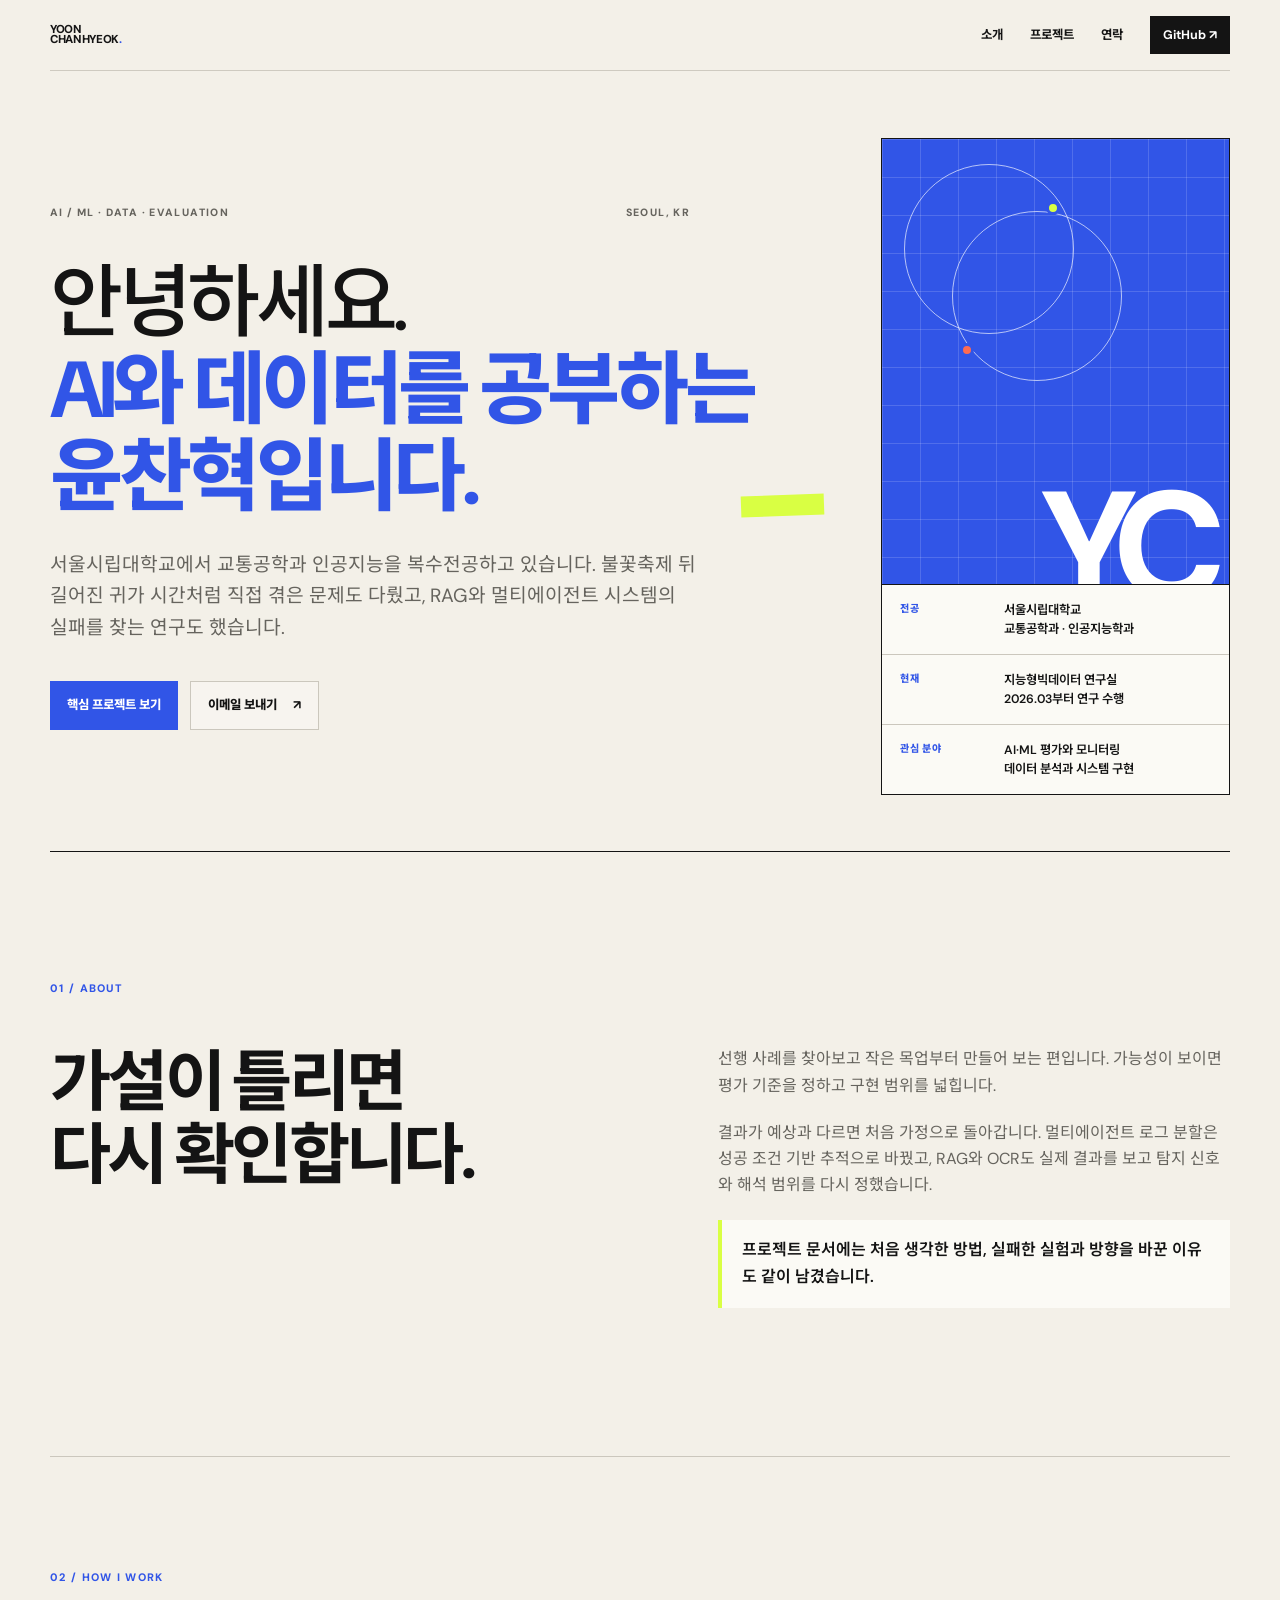
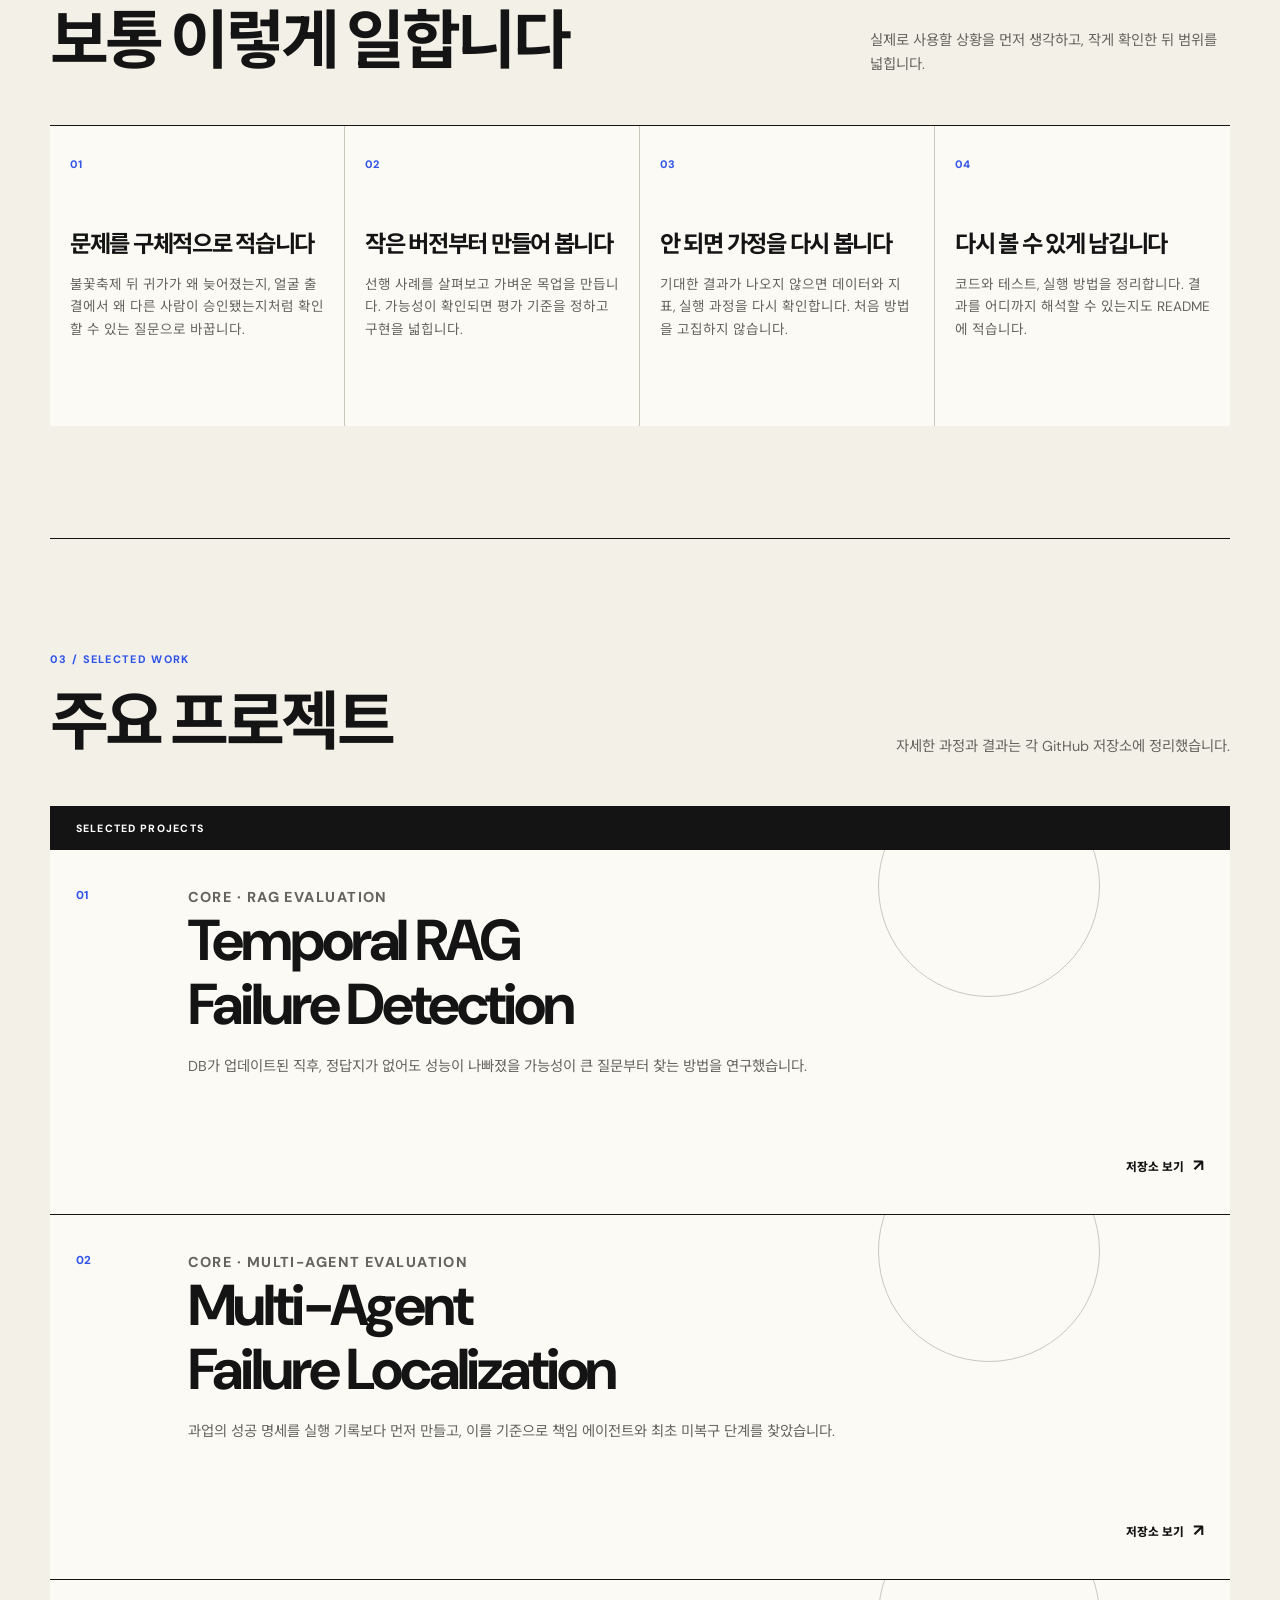
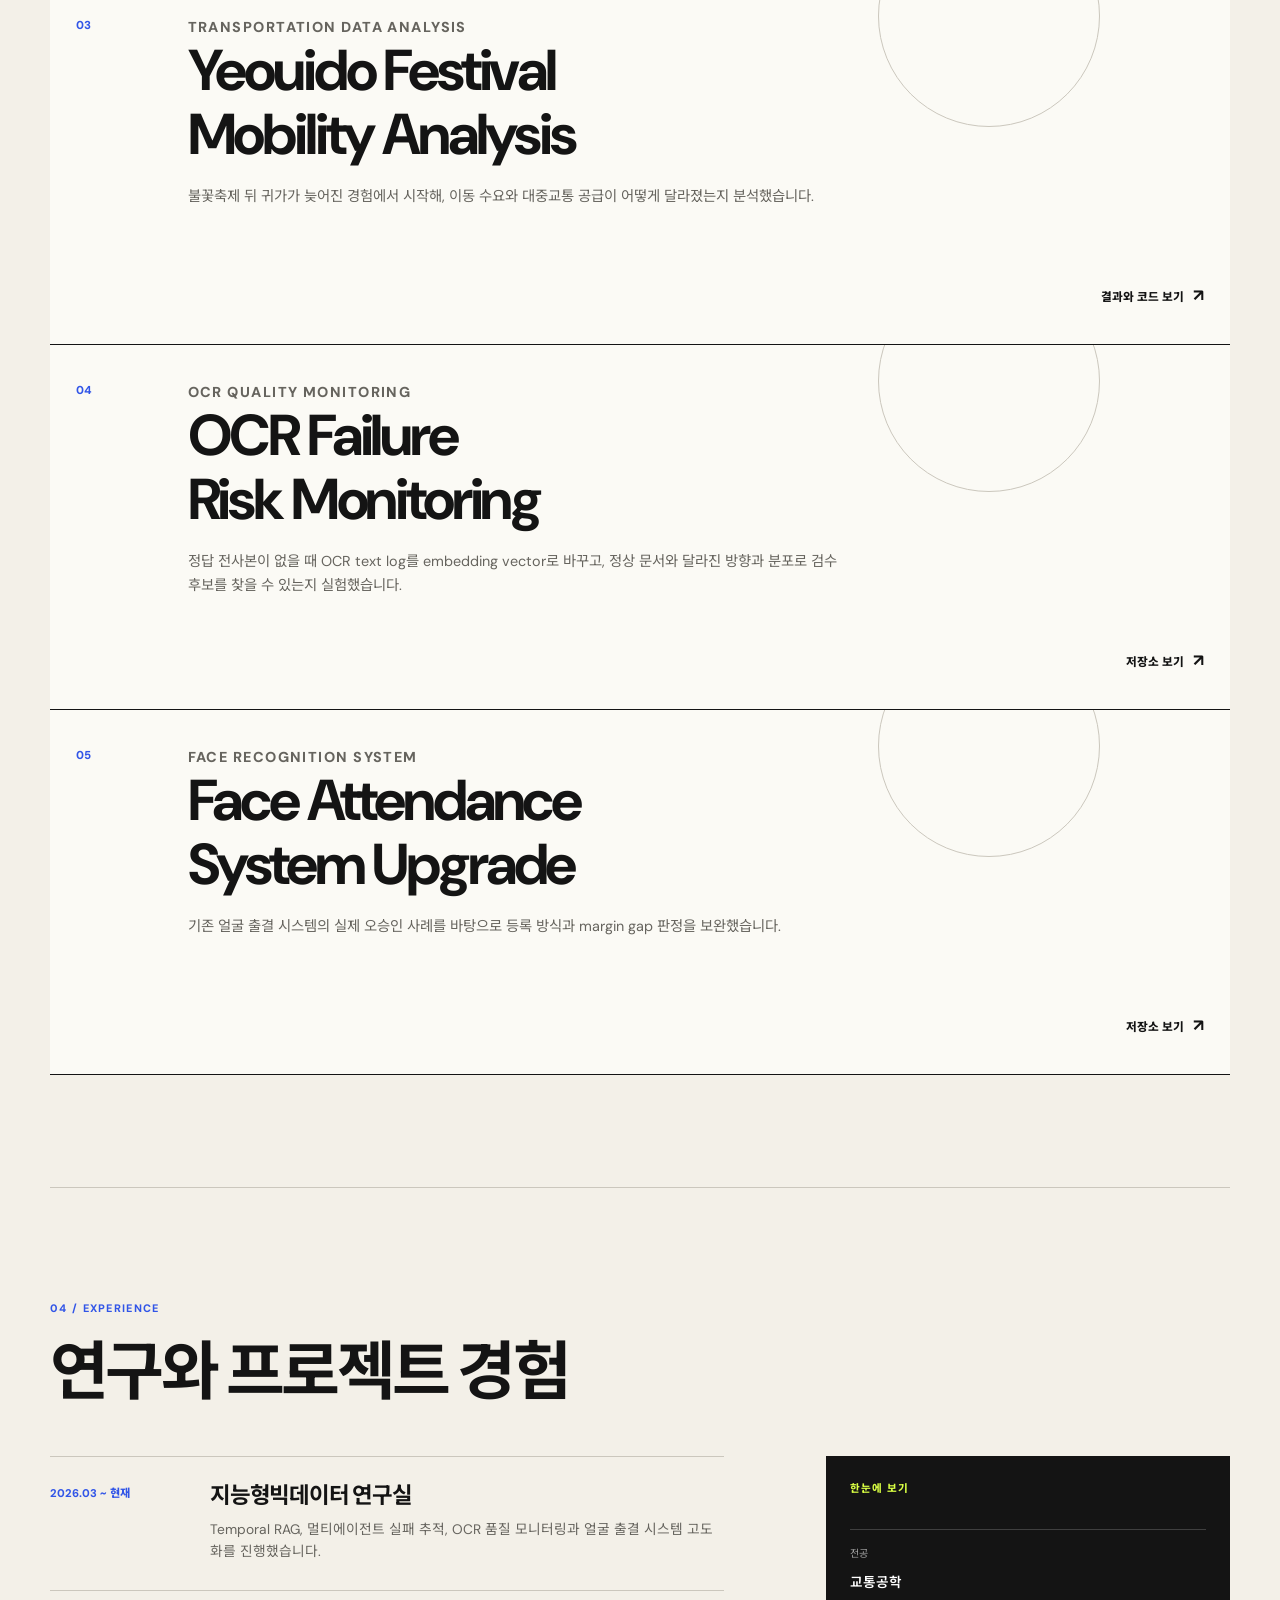
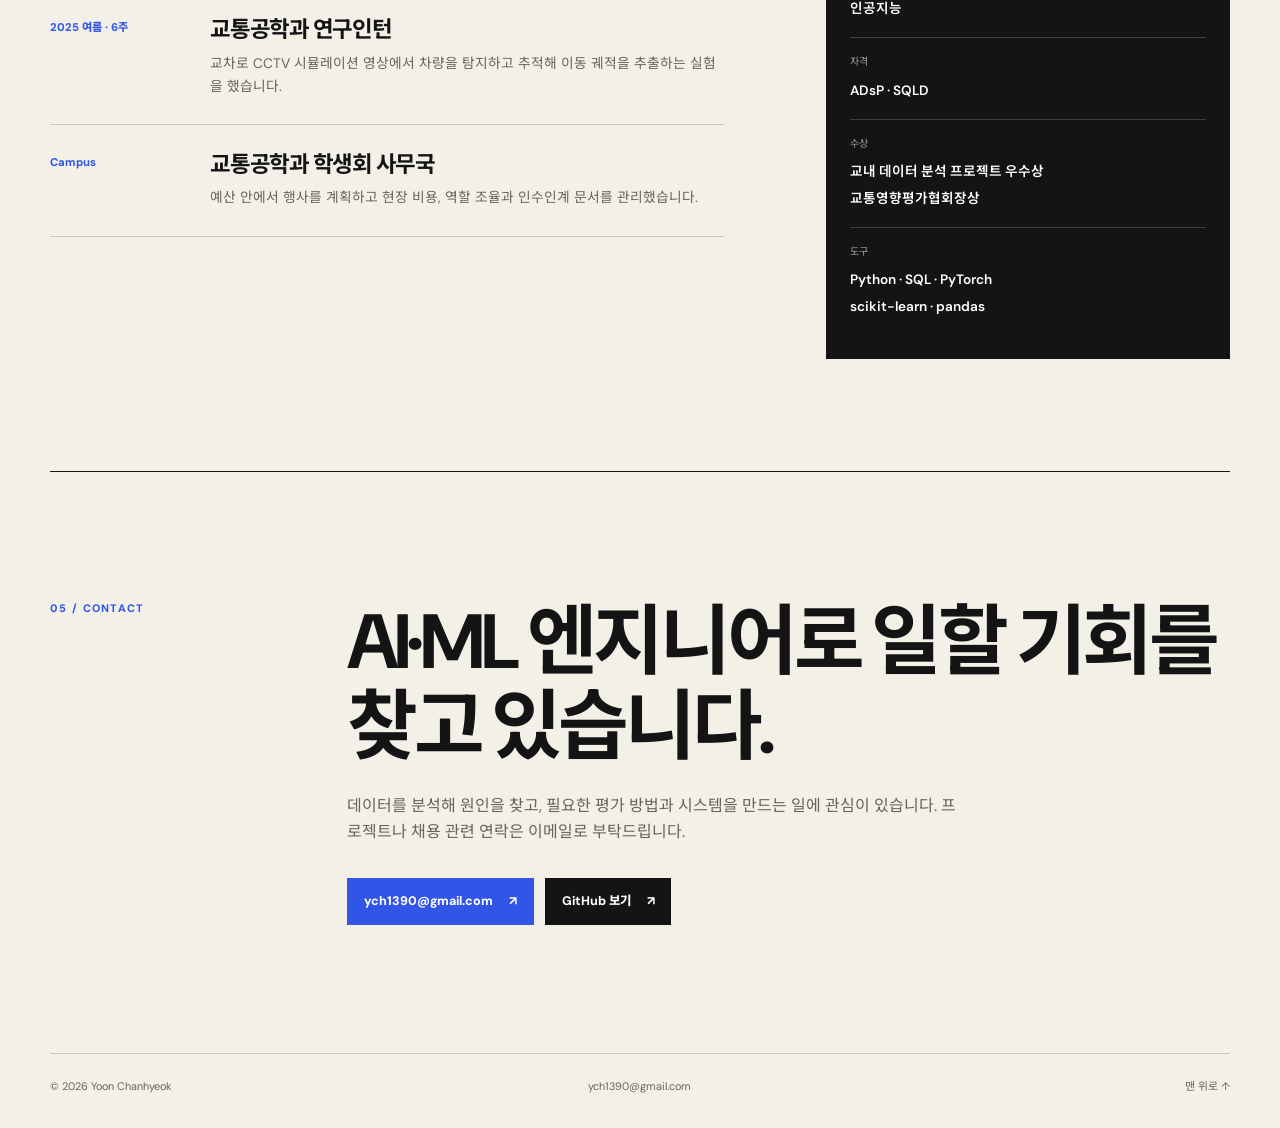
==== index.html @ 5e33fc58 "docs: add association award" ====
<!doctype html>
<html lang="ko">
<head>
  <meta charset="utf-8" />
  <meta name="viewport" content="width=device-width, initial-scale=1" />
  <meta name="description" content="교통공학과 인공지능을 함께 공부하며 생활 속 교통 문제와 AI 시스템의 실패를 데이터와 실험으로 다뤄 온 윤찬혁의 포트폴리오." />
  <meta name="theme-color" content="#f3f0e8" />
  <meta property="og:title" content="윤찬혁 | AI/ML Engineer" />
  <meta property="og:description" content="교통 데이터 분석, RAG 실패 탐지, 멀티에이전트 평가와 얼굴 출결 시스템 고도화 프로젝트." />
  <meta property="og:type" content="website" />
  <meta property="og:url" content="https://yoon-chan-hyeok.github.io/" />
  <meta property="og:image" content="https://yoon-chan-hyeok.github.io/og-v2.png" />
  <meta property="og:image:alt" content="윤찬혁 AI/ML Engineer 포트폴리오" />
  <meta property="og:locale" content="ko_KR" />
  <meta name="twitter:card" content="summary_large_image" />
  <title>윤찬혁 | AI/ML Engineer</title>
  <link rel="canonical" href="https://yoon-chan-hyeok.github.io/" />
  <link rel="icon" href="favicon.svg" type="image/svg+xml" />
  <link rel="preconnect" href="https://fonts.googleapis.com" />
  <link rel="preconnect" href="https://fonts.gstatic.com" crossorigin />
  <link href="https://fonts.googleapis.com/css2?family=DM+Sans:wght@400;500;600;700&family=Noto+Sans+KR:wght@400;500;600;700;800&display=swap" rel="stylesheet" />
  <link rel="stylesheet" href="styles.css?v=20260816-4" />
</head>
<body>
  <a class="skip-link" href="#main">본문으로 바로가기</a>

  <header class="site-header">
    <a class="brand" href="#top" aria-label="처음으로">YOON<br />CHANHYEOK<span>.</span></a>
    <nav aria-label="주요 메뉴">
      <a href="#about">소개</a>
      <a href="#work">프로젝트</a>
      <a href="#contact">연락</a>
      <a class="nav-github" href="https://github.com/yoon-chan-hyeok" target="_blank" rel="noreferrer">GitHub ↗</a>
    </nav>
  </header>

  <main id="main">
    <section class="hero" id="top">
      <div class="hero-main">
        <p class="kicker"><span>AI / ML · DATA · EVALUATION</span><span>SEOUL, KR</span></p>
        <h1><span>안녕하세요.</span><strong>AI와 데이터를 공부하는 윤찬혁입니다.</strong></h1>
        <p class="hero-lead">서울시립대학교에서 교통공학과 인공지능을 복수전공하고 있습니다. 불꽃축제 뒤 길어진 귀가 시간처럼 직접 겪은 문제도 다뤘고, RAG와 멀티에이전트 시스템의 실패를 찾는 연구도 했습니다.</p>
        <div class="hero-actions">
          <a class="button button-primary" href="#work">핵심 프로젝트 보기</a>
          <a class="button button-quiet" href="mailto:ych1390@gmail.com">이메일 보내기 <span>↗</span></a>
        </div>
      </div>

      <aside class="identity-card" aria-label="윤찬혁 요약">
        <div class="identity-visual" aria-hidden="true">
          <span class="identity-mark">YC</span>
          <span class="orbit orbit-one"></span>
          <span class="orbit orbit-two"></span>
          <span class="signal-dot dot-one"></span>
          <span class="signal-dot dot-two"></span>
        </div>
        <dl>
          <div>
            <dt>전공</dt>
            <dd>서울시립대학교<br />교통공학과 · 인공지능학과</dd>
          </div>
          <div>
            <dt>현재</dt>
            <dd>지능형빅데이터 연구실<br />2026.03부터 연구 수행</dd>
          </div>
          <div>
            <dt>관심 분야</dt>
            <dd>AI·ML 평가와 모니터링<br />데이터 분석과 시스템 구현</dd>
          </div>
        </dl>
      </aside>
    </section>

    <section class="statement" id="about" data-reveal>
      <p class="section-index">01 / ABOUT</p>
      <div class="statement-grid">
        <h2>가설이 틀리면<br />다시 확인합니다.</h2>
        <div class="statement-copy">
          <p>선행 사례를 찾아보고 작은 목업부터 만들어 보는 편입니다. 가능성이 보이면 평가 기준을 정하고 구현 범위를 넓힙니다.</p>
          <p>결과가 예상과 다르면 처음 가정으로 돌아갑니다. 멀티에이전트 로그 분할은 성공 조건 기반 추적으로 바꿨고, RAG와 OCR도 실제 결과를 보고 탐지 신호와 해석 범위를 다시 정했습니다.</p>
          <p class="statement-note">프로젝트 문서에는 처음 생각한 방법, 실패한 실험과 방향을 바꾼 이유도 같이 남겼습니다.</p>
        </div>
      </div>
    </section>

    <section class="method" data-reveal>
      <div class="section-heading">
        <p class="section-index">02 / HOW I WORK</p>
        <h2>보통 이렇게 일합니다</h2>
        <p>실제로 사용할 상황을 먼저 생각하고, 작게 확인한 뒤 범위를 넓힙니다.</p>
      </div>
      <ol class="method-list">
        <li>
          <span>01</span>
          <h3>문제를 구체적으로 적습니다</h3>
          <p>불꽃축제 뒤 귀가가 왜 늦어졌는지, 얼굴 출결에서 왜 다른 사람이 승인됐는지처럼 확인할 수 있는 질문으로 바꿉니다.</p>
        </li>
        <li>
          <span>02</span>
          <h3>작은 버전부터 만들어 봅니다</h3>
          <p>선행 사례를 살펴보고 가벼운 목업을 만듭니다. 가능성이 확인되면 평가 기준을 정하고 구현을 넓힙니다.</p>
        </li>
        <li>
          <span>03</span>
          <h3>안 되면 가정을 다시 봅니다</h3>
          <p>기대한 결과가 나오지 않으면 데이터와 지표, 실행 과정을 다시 확인합니다. 처음 방법을 고집하지 않습니다.</p>
        </li>
        <li>
          <span>04</span>
          <h3>다시 볼 수 있게 남깁니다</h3>
          <p>코드와 테스트, 실행 방법을 정리합니다. 결과를 어디까지 해석할 수 있는지도 README에 적습니다.</p>
        </li>
      </ol>
    </section>

    <section class="work" id="work" data-reveal>
      <div class="section-heading work-heading">
        <p class="section-index">03 / SELECTED WORK</p>
        <h2>주요 프로젝트</h2>
        <p>자세한 과정과 결과는 각 GitHub 저장소에 정리했습니다.</p>
      </div>

      <div class="project-list">
        <p class="project-group-label">SELECTED PROJECTS</p>
        <article class="project project-rag">
          <div class="project-number">01</div>
          <div class="project-body">
            <p class="project-type">CORE · RAG EVALUATION</p>
            <h3>Temporal RAG<br />Failure Detection</h3>
            <p>DB가 업데이트된 직후, 정답지가 없어도 성능이 나빠졌을 가능성이 큰 질문부터 찾는 방법을 연구했습니다.</p>
          </div>
          <a class="project-link" href="https://github.com/yoon-chan-hyeok/temporal-rag-drift" target="_blank" rel="noreferrer" aria-label="Temporal RAG Failure Detection 저장소 보기">저장소 보기 <span>↗</span></a>
        </article>

        <article class="project project-mas">
          <div class="project-number">02</div>
          <div class="project-body">
            <p class="project-type">CORE · MULTI-AGENT EVALUATION</p>
            <h3>Multi-Agent<br />Failure Localization</h3>
            <p>과업의 성공 명세를 실행 기록보다 먼저 만들고, 이를 기준으로 책임 에이전트와 최초 미복구 단계를 찾았습니다.</p>
          </div>
          <a class="project-link" href="https://github.com/yoon-chan-hyeok/multi-agent-failure-localization" target="_blank" rel="noreferrer" aria-label="Multi-Agent Failure Localization 저장소 보기">저장소 보기 <span>↗</span></a>
        </article>

        <article class="project project-traffic">
          <div class="project-number">03</div>
          <div class="project-body">
            <p class="project-type">TRANSPORTATION DATA ANALYSIS</p>
            <h3>Yeouido Festival<br />Mobility Analysis</h3>
            <p>불꽃축제 뒤 귀가가 늦어진 경험에서 시작해, 이동 수요와 대중교통 공급이 어떻게 달라졌는지 분석했습니다.</p>
          </div>
          <a class="project-link" href="https://github.com/yoon-chan-hyeok/yeouido-festival-mobility-analysis" target="_blank" rel="noreferrer" aria-label="Yeouido Festival Mobility Analysis 저장소 보기">결과와 코드 보기 <span>↗</span></a>
        </article>

        <article class="project project-ocr">
          <div class="project-number">04</div>
          <div class="project-body">
            <p class="project-type">OCR QUALITY MONITORING</p>
            <h3>OCR Failure<br />Risk Monitoring</h3>
            <p>정답 전사본이 없을 때 OCR text log를 embedding vector로 바꾸고, 정상 문서와 달라진 방향과 분포로 검수 후보를 찾을 수 있는지 실험했습니다.</p>
          </div>
          <a class="project-link" href="https://github.com/yoon-chan-hyeok/ocr-quality-monitoring" target="_blank" rel="noreferrer" aria-label="OCR Failure Risk Monitoring 저장소 보기">저장소 보기 <span>↗</span></a>
        </article>

        <article class="project project-face">
          <div class="project-number">05</div>
          <div class="project-body">
            <p class="project-type">FACE RECOGNITION SYSTEM</p>
            <h3>Face Attendance<br />System Upgrade</h3>
            <p>기존 얼굴 출결 시스템의 실제 오승인 사례를 바탕으로 등록 방식과 margin gap 판정을 보완했습니다.</p>
          </div>
          <a class="project-link" href="https://github.com/yoon-chan-hyeok/face-attendance-system" target="_blank" rel="noreferrer" aria-label="Face Attendance System 저장소 보기">저장소 보기 <span>↗</span></a>
        </article>
      </div>
    </section>

    <section class="experience" id="experience" data-reveal>
      <div class="section-heading">
        <p class="section-index">04 / EXPERIENCE</p>
        <h2>연구와 프로젝트 경험</h2>
      </div>
      <div class="experience-layout">
        <div class="timeline">
          <article>
            <time>2026.03 ~ 현재</time>
            <div>
              <h3>지능형빅데이터 연구실</h3>
              <p>Temporal RAG, 멀티에이전트 실패 추적, OCR 품질 모니터링과 얼굴 출결 시스템 고도화를 진행했습니다.</p>
            </div>
          </article>
          <article>
            <time>2025 여름 · 6주</time>
            <div>
              <h3>교통공학과 연구인턴</h3>
              <p>교차로 CCTV 시뮬레이션 영상에서 차량을 탐지하고 추적해 이동 궤적을 추출하는 실험을 했습니다.</p>
            </div>
          </article>
          <article>
            <time>Campus</time>
            <div>
              <h3>교통공학과 학생회 사무국</h3>
              <p>예산 안에서 행사를 계획하고 현장 비용, 역할 조율과 인수인계 문서를 관리했습니다.</p>
            </div>
          </article>
        </div>

        <aside class="credentials">
          <p class="credentials-label">한눈에 보기</p>
          <div><span>전공</span><strong>교통공학<br />인공지능</strong></div>
          <div><span>자격</span><strong>ADsP · SQLD</strong></div>
          <div><span>수상</span><strong>교내 데이터 분석 프로젝트 우수상<br />교통영향평가협회장상</strong></div>
          <div><span>도구</span><strong>Python · SQL · PyTorch<br />scikit-learn · pandas</strong></div>
        </aside>
      </div>
    </section>

    <section class="closing" id="contact" data-reveal>
      <p class="section-index">05 / CONTACT</p>
      <div>
        <h2>AI·ML 엔지니어로 일할 기회를 찾고 있습니다.</h2>
        <p>데이터를 분석해 원인을 찾고, 필요한 평가 방법과 시스템을 만드는 일에 관심이 있습니다. 프로젝트나 채용 관련 연락은 이메일로 부탁드립니다.</p>
        <div class="contact-actions">
          <a class="button button-primary" href="mailto:ych1390@gmail.com">ych1390@gmail.com <span>↗</span></a>
          <a class="button button-dark" href="https://github.com/yoon-chan-hyeok" target="_blank" rel="noreferrer">GitHub 보기 <span>↗</span></a>
        </div>
      </div>
    </section>
  </main>

  <footer>
    <span>© <span id="year"></span> Yoon Chanhyeok</span>
    <a href="mailto:ych1390@gmail.com">ych1390@gmail.com</a>
    <a href="#top">맨 위로 ↑</a>
  </footer>
  <script src="script.js?v=20260816-3"></script>
</body>
</html>
---- styles.css ----
:root {
  --paper: #f3f0e8;
  --paper-light: #fbfaf5;
  --ink: #141414;
  --muted: #66645e;
  --line: #cbc7bd;
  --blue: #3155e7;
  --blue-dark: #203bb3;
  --lime: #d9ff43;
  --coral: #ff6b52;
  --max: 1180px;
}

* { box-sizing: border-box; }
html { scroll-behavior: smooth; }
body {
  margin: 0;
  color: var(--ink);
  background: var(--paper);
  font-family: "DM Sans", "Noto Sans KR", sans-serif;
  line-height: 1.65;
}
a { color: inherit; text-decoration: none; }
a:focus-visible { outline: 3px solid rgba(49, 85, 231, .35); outline-offset: 4px; }
::selection { color: var(--ink); background: var(--lime); }
.skip-link { position: fixed; top: -5rem; left: 1rem; z-index: 100; padding: .65rem 1rem; color: white; background: var(--blue); }
.skip-link:focus { top: 1rem; }

.site-header {
  position: sticky;
  top: 0;
  z-index: 20;
  display: flex;
  width: min(calc(100% - 2rem), var(--max));
  align-items: center;
  justify-content: space-between;
  margin: 0 auto;
  padding: 1rem 0;
  border-bottom: 1px solid rgba(203, 199, 189, .92);
  background: rgba(243, 240, 232, .9);
  backdrop-filter: blur(14px);
}
.brand { font-size: .72rem; font-weight: 800; line-height: .9; letter-spacing: -.03em; }
.brand span { color: var(--blue); }
nav { display: flex; align-items: center; gap: 1.7rem; font-size: .78rem; font-weight: 700; }
nav a { transition: color .18s; }
nav a:hover { color: var(--blue); }
.nav-github { padding: .55rem .8rem; color: white; background: var(--ink); }

main, footer { width: min(calc(100% - 2rem), var(--max)); margin: 0 auto; }
.section-index { margin: 0; color: var(--blue); font-size: .68rem; font-weight: 800; letter-spacing: .12em; }
h1, h2, h3 { margin-top: 0; line-height: 1.1; letter-spacing: -.055em; }

.hero {
  display: grid;
  min-height: min(780px, calc(100vh - 70px));
  grid-template-columns: minmax(0, 1.65fr) minmax(280px, .75fr);
  gap: clamp(2rem, 5vw, 6rem);
  align-items: center;
  padding: 4.2rem 0 3.5rem;
}
.kicker { display: flex; max-width: 640px; justify-content: space-between; margin: 0 0 2.4rem; color: var(--muted); font-size: .66rem; font-weight: 800; letter-spacing: .13em; }
.hero h1 { max-width: 850px; margin-bottom: 1.7rem; font-size: clamp(3.1rem, 6.2vw, 5.35rem); font-weight: 600; word-break: keep-all; }
.hero h1 span, .hero h1 strong { display: block; }
.hero h1 span { font-weight: 500; }
.hero h1 strong { position: relative; width: fit-content; color: var(--blue); font-weight: 800; }
.hero h1 strong::after { position: absolute; right: -.45rem; bottom: .08em; z-index: -1; width: 1.05em; height: .26em; background: var(--lime); content: ""; transform: rotate(-2deg); }
.hero-lead { max-width: 650px; margin: 0; color: var(--muted); font-size: clamp(1rem, 1.65vw, 1.2rem); word-break: keep-all; }
.hero-actions { display: flex; flex-wrap: wrap; gap: .8rem; margin-top: 2.3rem; }
.button { display: inline-flex; align-items: center; gap: 1rem; padding: .83rem 1.05rem; font-size: .78rem; font-weight: 800; transition: transform .18s, background .18s; }
.button:hover { transform: translateY(-2px); }
.button-primary { color: white; background: var(--blue); }
.button-primary:hover { background: var(--blue-dark); }
.button-quiet { border: 1px solid var(--line); background: rgba(255, 255, 255, .28); }
.button-dark { color: white; background: var(--ink); }

.identity-card { align-self: stretch; display: flex; flex-direction: column; justify-content: flex-end; min-height: 470px; border: 1px solid var(--ink); background: var(--paper-light); }
.identity-visual { position: relative; min-height: 270px; flex: 1; overflow: hidden; border-bottom: 1px solid var(--ink); background: var(--blue); }
.identity-visual::before { position: absolute; inset: 0; background-image: linear-gradient(rgba(255,255,255,.15) 1px, transparent 1px), linear-gradient(90deg, rgba(255,255,255,.15) 1px, transparent 1px); background-size: 38px 38px; content: ""; }
.identity-mark { position: absolute; right: 1.2rem; bottom: -.16em; color: white; font-size: clamp(6rem, 12vw, 10rem); font-weight: 800; line-height: .8; letter-spacing: -.1em; }
.orbit { position: absolute; border: 1px solid rgba(255,255,255,.65); border-radius: 50%; }
.orbit-one { top: 25px; left: 22px; width: 170px; height: 170px; }
.orbit-two { top: 72px; left: 70px; width: 170px; height: 170px; }
.signal-dot { position: absolute; width: 14px; height: 14px; border: 3px solid var(--blue); border-radius: 50%; background: var(--lime); }
.dot-one { top: 62px; left: 164px; }
.dot-two { top: 204px; left: 78px; background: var(--coral); }
.identity-card dl { margin: 0; }
.identity-card dl > div { display: grid; grid-template-columns: 5.5rem 1fr; gap: 1rem; padding: 1rem 1.1rem; border-top: 1px solid var(--line); }
.identity-card dl > div:first-child { border-top: 0; }
.identity-card dt { color: var(--blue); font-size: .63rem; font-weight: 800; letter-spacing: .08em; text-transform: uppercase; }
.identity-card dd { margin: 0; font-size: .77rem; font-weight: 600; line-height: 1.5; }

.statement { padding: 8rem 0; border-top: 1px solid var(--ink); }
.statement-grid { display: grid; grid-template-columns: 1.05fr .95fr; gap: clamp(3rem, 8vw, 8rem); margin-top: 3rem; }
.statement h2 { margin: 0; font-size: clamp(2.6rem, 5.2vw, 4.8rem); font-weight: 700; word-break: keep-all; }
.statement-copy { max-width: 560px; color: var(--muted); font-size: 1rem; }
.statement-copy p { margin: 0 0 1.3rem; }
.statement-note { padding: 1.1rem 1.25rem; color: var(--ink); border-left: 4px solid var(--lime); background: var(--paper-light); font-weight: 600; }

.method { padding: 7rem 0; border-top: 1px solid var(--line); }
.section-heading { display: grid; grid-template-columns: 1fr 1fr; align-items: end; margin-bottom: 3rem; }
.section-heading .section-index { grid-column: 1 / -1; margin-bottom: 1.2rem; }
.section-heading h2 { margin: 0; font-size: clamp(2.5rem, 5vw, 4.6rem); }
.section-heading > p:last-child { max-width: 360px; justify-self: end; margin: 0; color: var(--muted); font-size: .9rem; }
.method-list { display: grid; grid-template-columns: repeat(4, 1fr); margin: 0; padding: 0; border-top: 1px solid var(--ink); list-style: none; }
.method-list li { min-height: 300px; padding: 1.5rem 1.25rem; border-right: 1px solid var(--line); background: var(--paper-light); }
.method-list li:last-child { border-right: 0; }
.method-list li > span { color: var(--blue); font-size: .68rem; font-weight: 800; }
.method-list h3 { margin: 3.5rem 0 1rem; font-size: 1.45rem; }
.method-list p { margin: 0; color: var(--muted); font-size: .85rem; }

.work { padding: 7rem 0; border-top: 1px solid var(--ink); }
.work-heading h2 { max-width: 740px; }
.project-list { border-top: 1px solid var(--ink); }
.project-group-label { margin: 0; padding: .8rem 1.6rem; color: white; background: var(--ink); font-size: .66rem; font-weight: 800; letter-spacing: .12em; }
.project-group-secondary { color: var(--ink); border: 1px solid var(--ink); border-top: 0; background: var(--lime); }
.project { position: relative; display: grid; grid-template-columns: 5rem minmax(0, 1fr) 10rem; gap: 2rem; min-height: 365px; padding: 2.2rem 1.6rem; border-bottom: 1px solid var(--ink); overflow: hidden; background: var(--paper-light); transition: color .22s, background .22s; }
.project::after { position: absolute; top: -75px; right: 11%; width: 220px; height: 220px; border: 1px solid var(--line); border-radius: 50%; content: ""; transition: transform .35s; }
.project:hover { color: white; background: var(--blue); }
.project:hover::after { border-color: rgba(255,255,255,.35); transform: scale(1.25); }
.project:hover .project-type, .project:hover .project-body > p, .project:hover .project-number { color: rgba(255,255,255,.76); }
.project:hover .project-proof li { color: var(--ink); background: var(--lime); }
.project-number { color: var(--blue); font-size: .72rem; font-weight: 800; }
.project-body { position: relative; z-index: 1; max-width: 700px; }
.project-type { margin: 0 0 2rem; color: var(--muted); font-size: .65rem; font-weight: 800; letter-spacing: .1em; }
.project h3 { margin-bottom: 1.2rem; font-size: clamp(2.25rem, 4.5vw, 4rem); }
.project-body > p { max-width: 660px; margin: 0; color: var(--muted); font-size: .9rem; }
.project-proof { display: flex; flex-wrap: wrap; gap: .45rem; margin: 1.5rem 0 0; padding: 0; list-style: none; }
.project-proof li { padding: .35rem .55rem; color: var(--blue-dark); background: #e4e8ff; font-size: .7rem; font-weight: 700; }
.project-link { position: relative; z-index: 1; align-self: end; justify-self: end; font-size: .73rem; font-weight: 800; }
.project-link span { display: inline-block; margin-left: .4rem; font-size: 1.05rem; transition: transform .18s; }
.project-link:hover span { transform: translate(3px, -3px); }

.experience { padding: 7rem 0; border-top: 1px solid var(--line); }
.experience-layout { display: grid; grid-template-columns: 1.25fr .75fr; gap: clamp(3rem, 8vw, 8rem); }
.timeline article { display: grid; grid-template-columns: 8.5rem 1fr; gap: 1.5rem; padding: 1.7rem 0; border-top: 1px solid var(--line); }
.timeline article:last-child { border-bottom: 1px solid var(--line); }
.timeline time { color: var(--blue); font-size: .7rem; font-weight: 800; }
.timeline h3 { margin-bottom: .55rem; font-size: 1.4rem; }
.timeline p { margin: 0; color: var(--muted); font-size: .86rem; }
.credentials { align-self: start; padding: 1.5rem; color: white; background: var(--ink); }
.credentials-label { margin: 0 0 2rem; color: var(--lime); font-size: .66rem; font-weight: 800; letter-spacing: .12em; }
.credentials > div { padding: 1rem 0; border-top: 1px solid #3f3f3f; }
.credentials span { display: block; margin-bottom: .35rem; color: #9f9f9f; font-size: .63rem; text-transform: uppercase; }
.credentials strong { font-size: .85rem; font-weight: 600; }

.closing { display: grid; grid-template-columns: .3fr 1fr; gap: 2rem; padding: 8rem 0; border-top: 1px solid var(--ink); }
.closing h2 { max-width: 900px; margin-bottom: 1.5rem; font-size: clamp(2.7rem, 6vw, 5.5rem); }
.closing > div > p { max-width: 620px; margin: 0 0 2rem; color: var(--muted); }
.contact-actions { display: flex; flex-wrap: wrap; gap: .7rem; }

footer { display: grid; grid-template-columns: 1fr 1fr 1fr; padding: 1.5rem 0 2rem; border-top: 1px solid var(--line); color: var(--muted); font-size: .68rem; }
footer span:nth-child(2) { justify-self: center; }
footer a { justify-self: end; }
footer > a:first-of-type { justify-self: center; }
footer a:hover { color: var(--blue); }

.js [data-reveal] { opacity: 0; transform: translateY(22px); transition: opacity .6s ease, transform .6s ease; }
.js [data-reveal].is-visible { opacity: 1; transform: translateY(0); }

@media (max-width: 900px) {
  .hero { min-height: auto; grid-template-columns: 1fr; padding-top: 4.5rem; }
  .identity-card { min-height: auto; }
  .identity-visual { min-height: 280px; }
  .statement-grid, .experience-layout { grid-template-columns: 1fr; }
  .method-list { grid-template-columns: repeat(2, 1fr); }
  .method-list li:nth-child(2) { border-right: 0; }
  .method-list li:nth-child(-n+2) { border-bottom: 1px solid var(--line); }
  .project { grid-template-columns: 3.5rem minmax(0, 1fr); }
  .project-link { grid-column: 2; justify-self: start; }
  .closing { grid-template-columns: 1fr; }
}

@media (max-width: 640px) {
  nav { gap: .65rem; font-size: .68rem; }
  nav a[href="#about"] { display: none; }
  .nav-github { padding: .48rem .62rem; }
  .hero { gap: 3rem; padding: 3.5rem 0 4.5rem; }
  .kicker { margin-bottom: 1.5rem; }
  .hero h1 { font-size: clamp(2.65rem, 13vw, 4rem); }
  .hero h1 strong::after { right: 0; }
  .hero-lead { font-size: .97rem; }
  .identity-card dl > div { grid-template-columns: 4.8rem 1fr; }
  .statement, .method, .work, .experience, .closing { padding: 5rem 0; }
  .statement-grid { gap: 2rem; margin-top: 2rem; }
  .section-heading { grid-template-columns: 1fr; gap: 1rem; }
  .section-heading .section-index { margin-bottom: .4rem; }
  .section-heading > p:last-child { justify-self: start; }
  .method-list { grid-template-columns: 1fr; }
  .method-list li, .method-list li:nth-child(2) { min-height: auto; border-right: 0; border-bottom: 1px solid var(--line); }
  .method-list h3 { margin-top: 2.2rem; }
  .project { grid-template-columns: 1fr; gap: 1rem; min-height: auto; padding: 1.6rem 1.1rem 2rem; }
  .project-number { margin-bottom: .8rem; }
  .project-link { grid-column: 1; margin-top: 1rem; }
  .project::after { right: -100px; }
  .timeline article { grid-template-columns: 1fr; gap: .7rem; }
  footer { grid-template-columns: 1fr auto; }
  footer > a:first-of-type { grid-column: 1 / -1; grid-row: 2; justify-self: start; margin-top: .45rem; }
}

@media (prefers-reduced-motion: reduce) {
  html { scroll-behavior: auto; }
  *, *::before, *::after { transition: none !important; }
  .js [data-reveal] { opacity: 1; transform: none; }
}
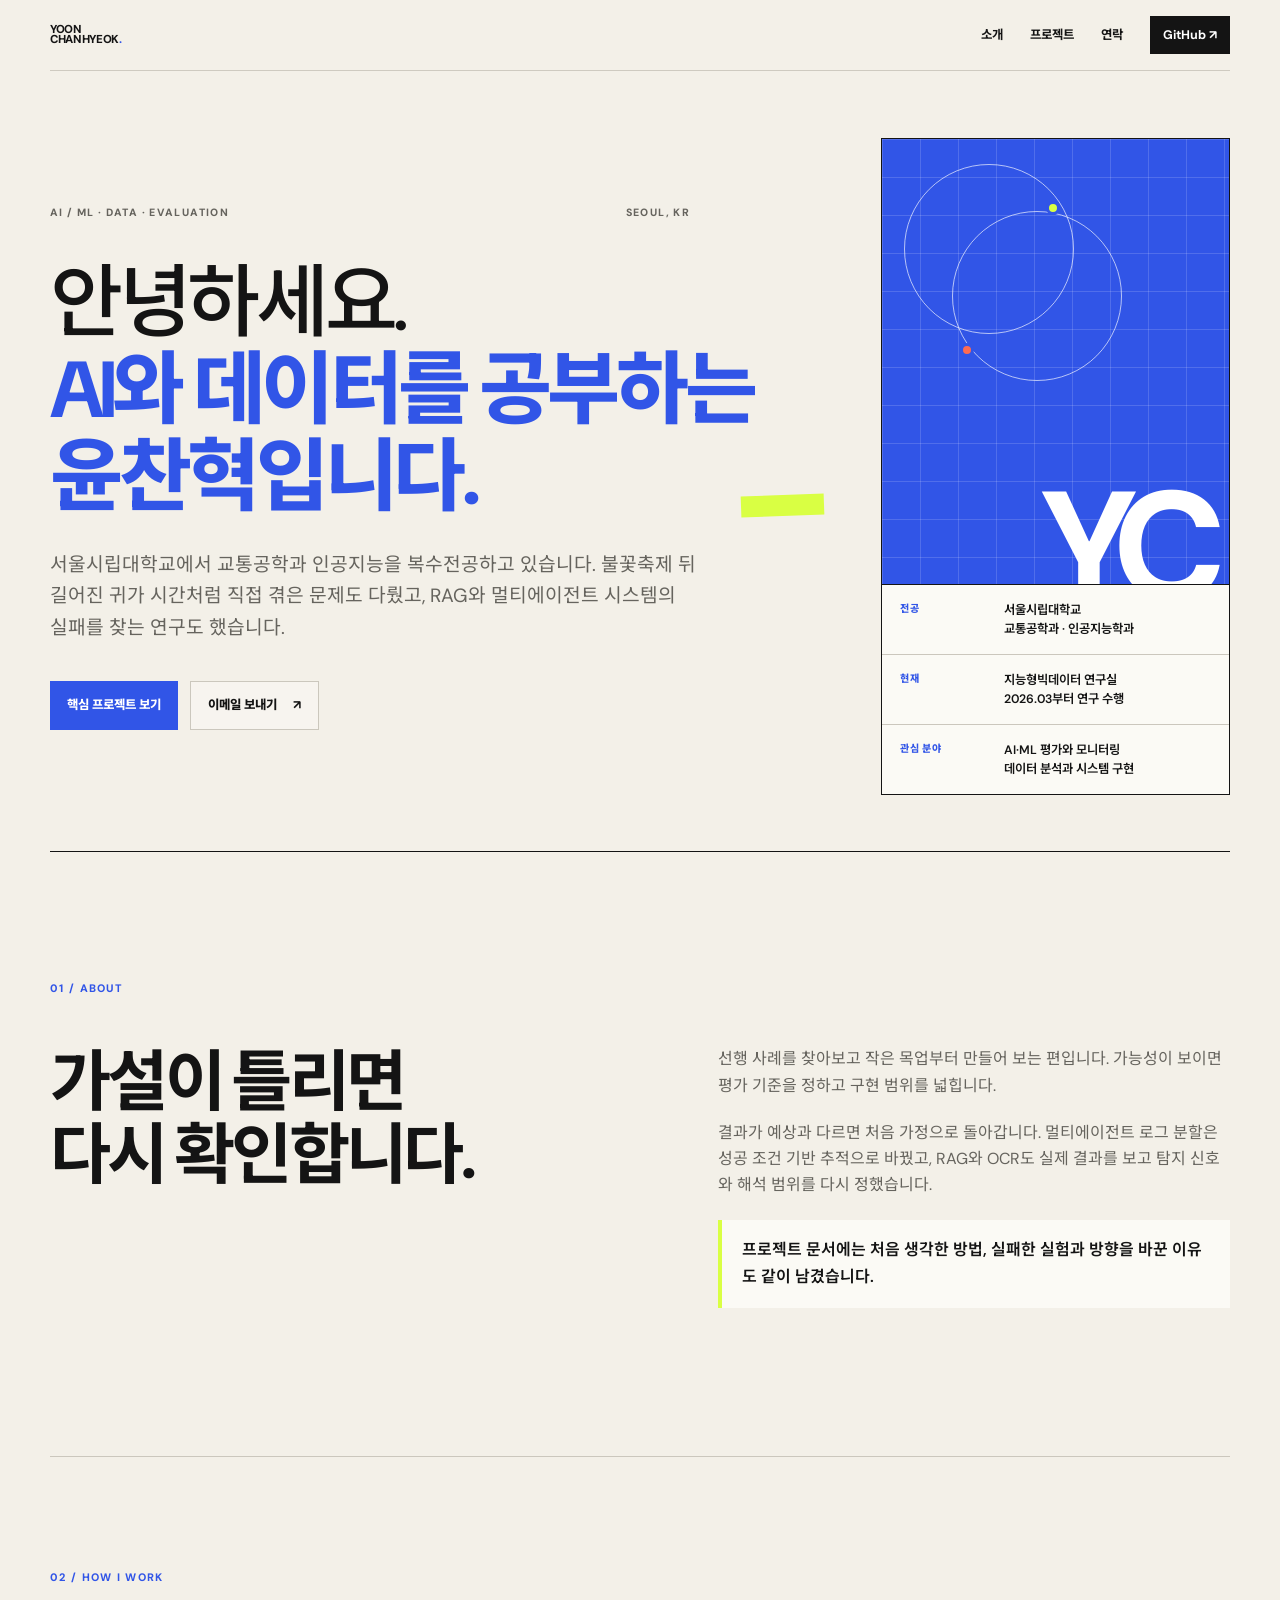
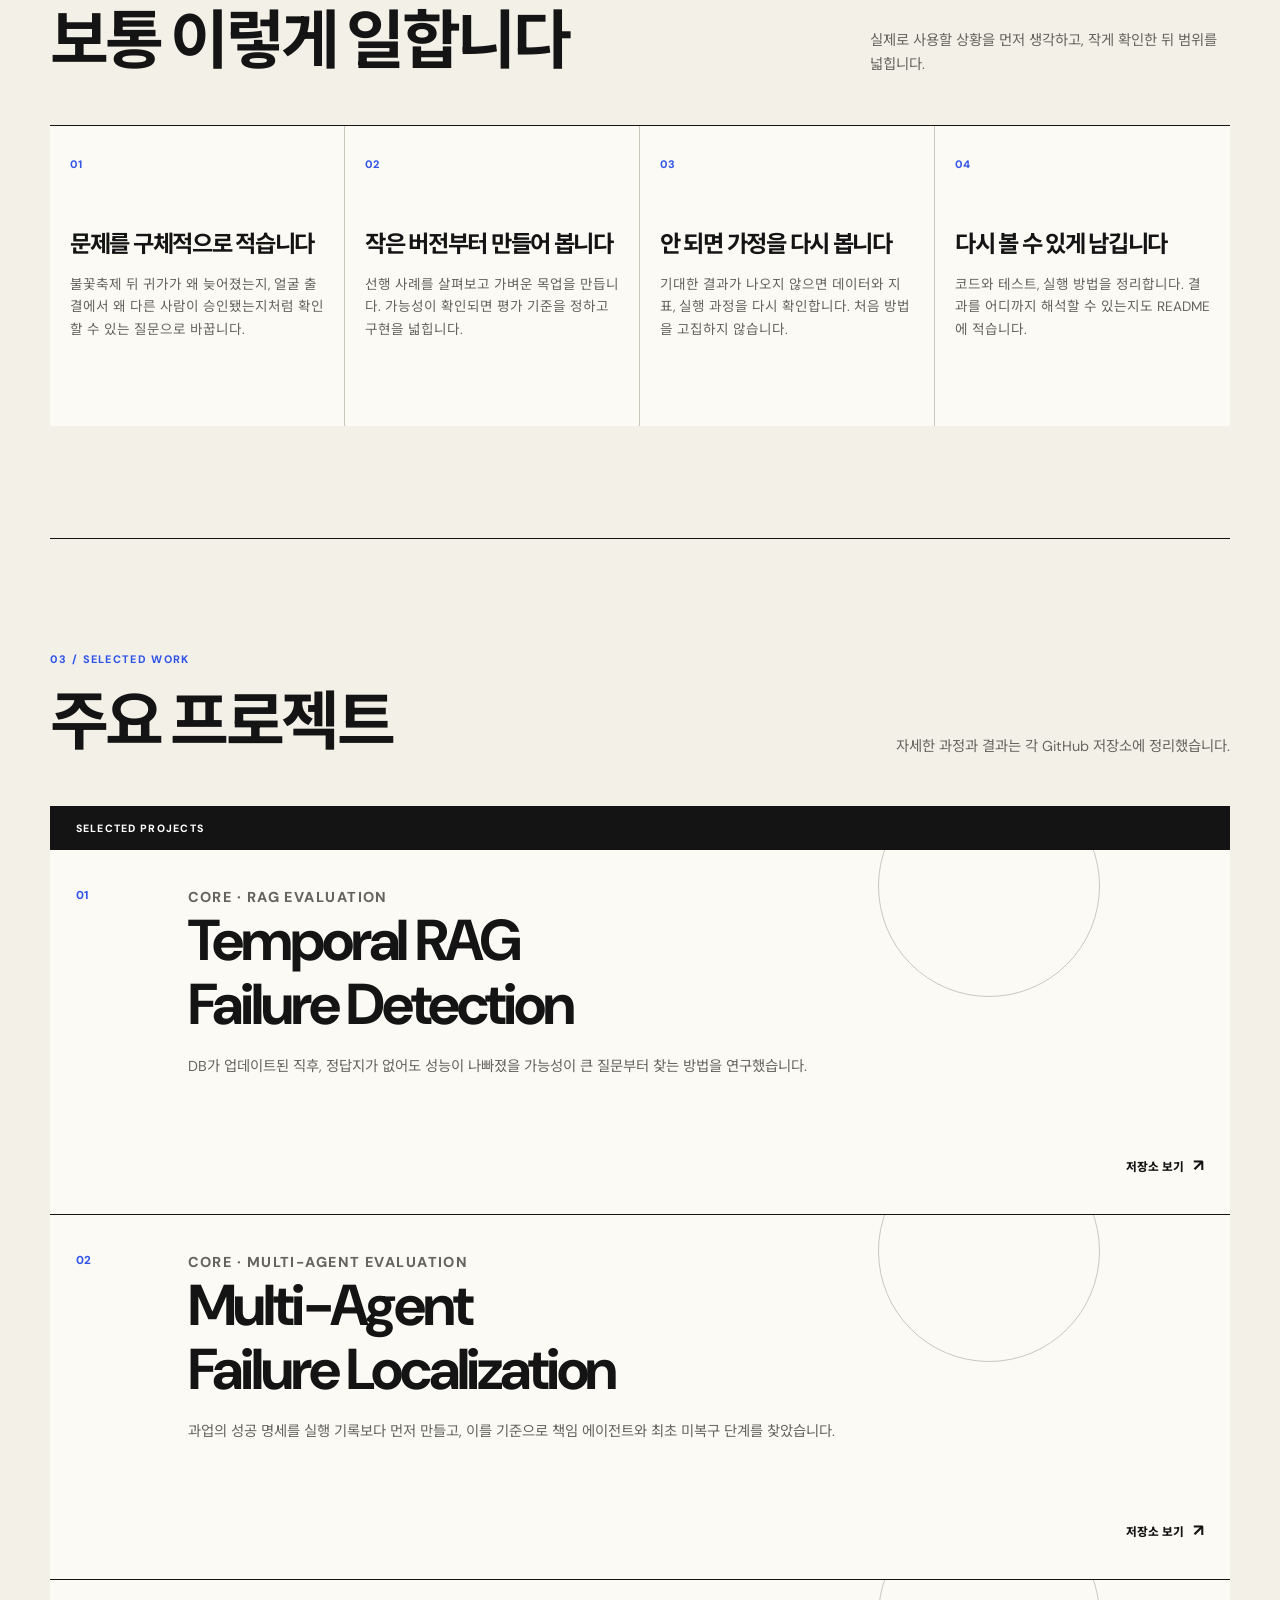
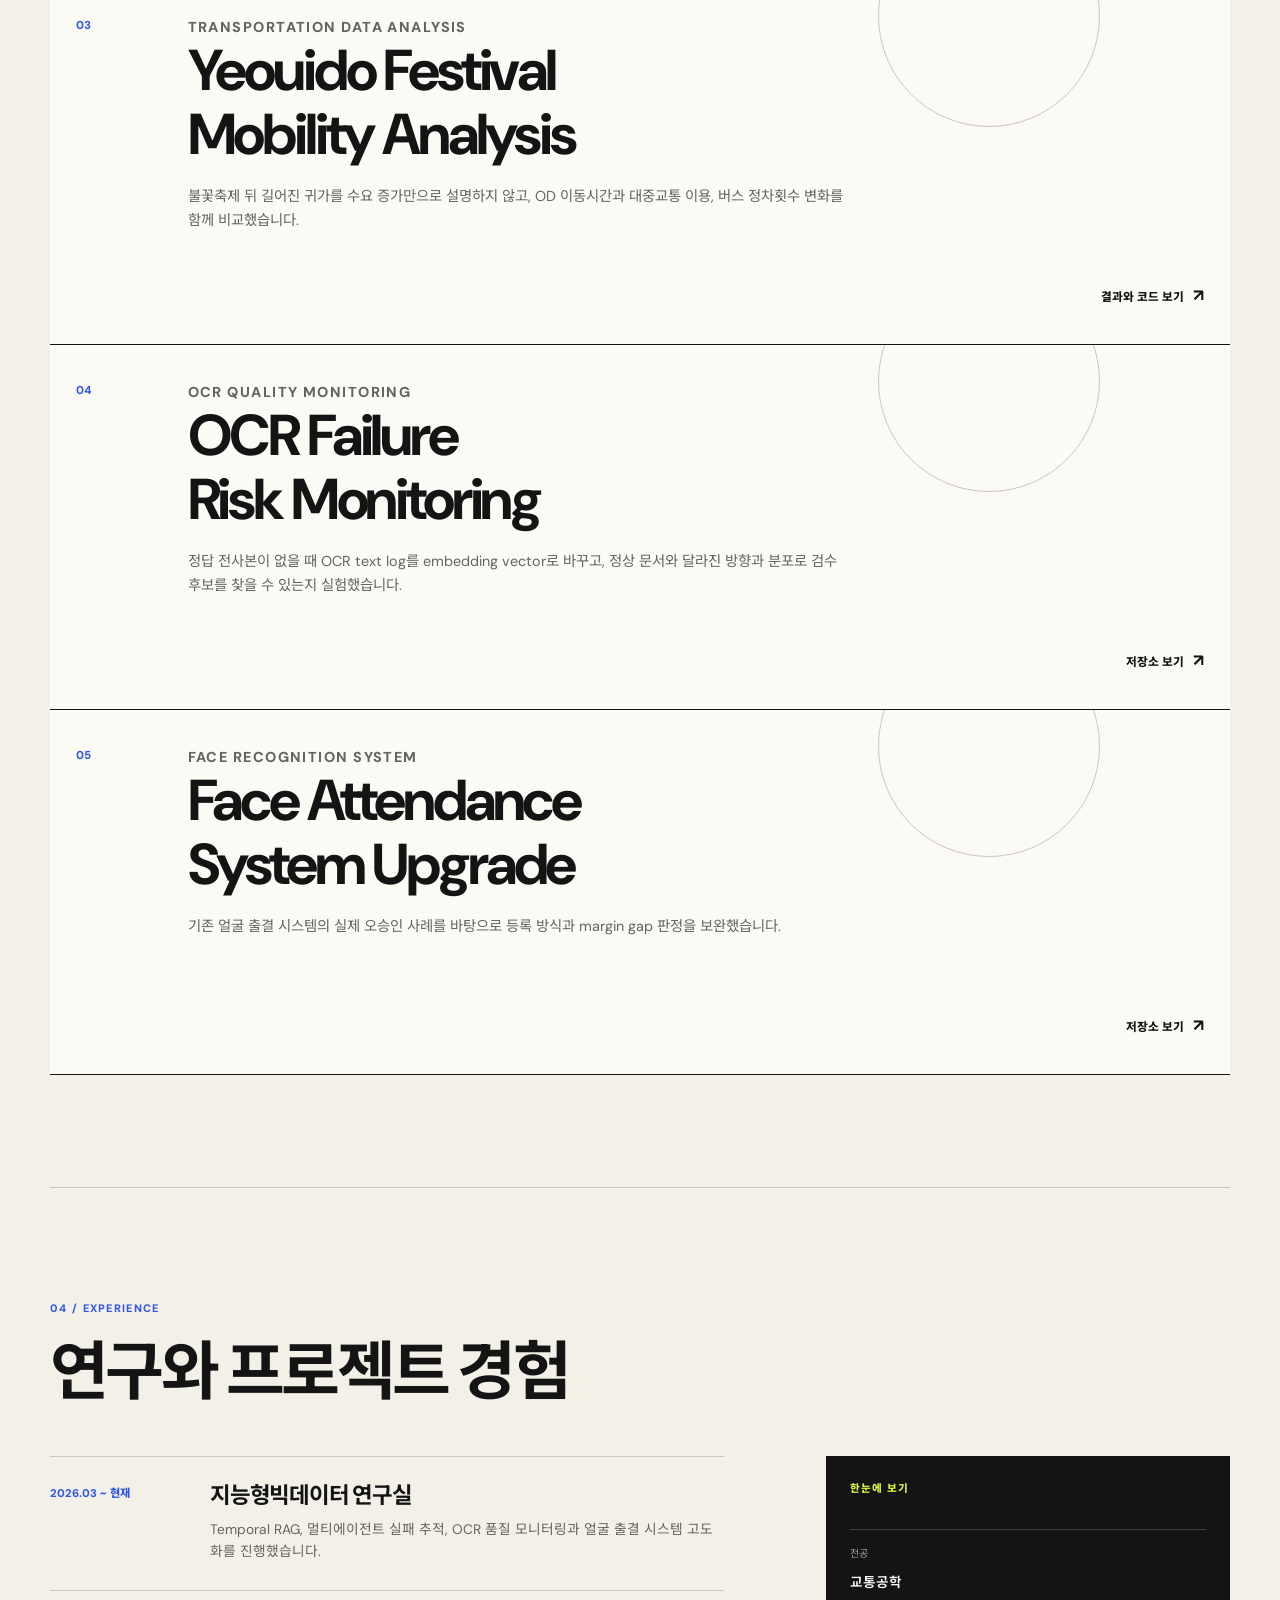
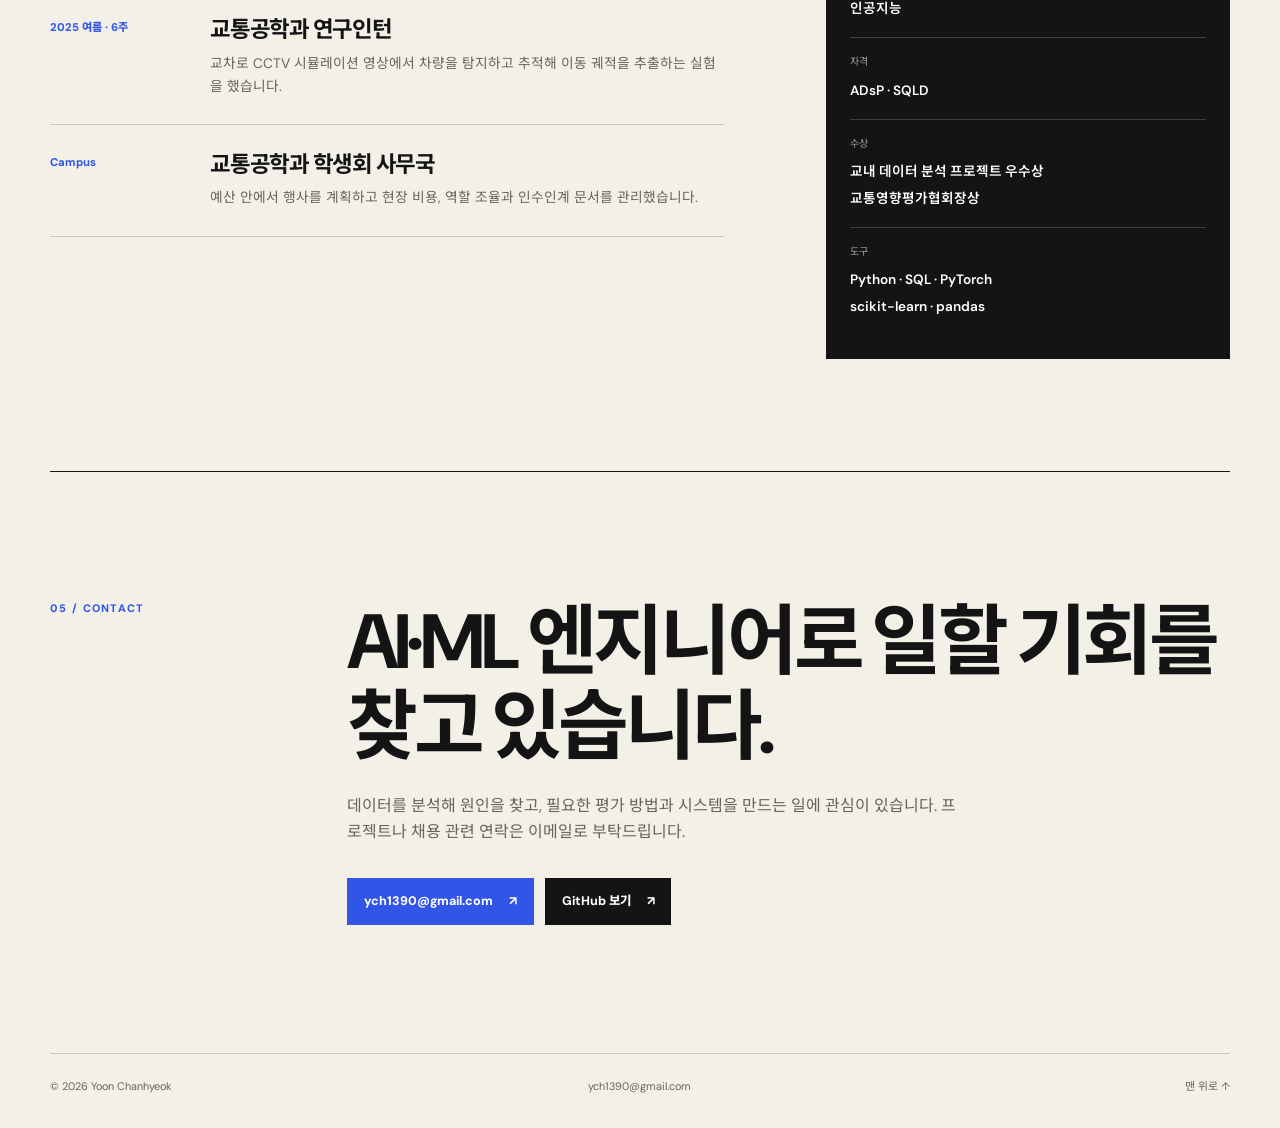
==== commit 2cc13548: "docs: align traffic portfolio copy" ====
--- a/index.html
+++ b/index.html
@@ -147,7 +147,7 @@
           <div class="project-body">
             <p class="project-type">TRANSPORTATION DATA ANALYSIS</p>
             <h3>Yeouido Festival<br />Mobility Analysis</h3>
-            <p>불꽃축제 뒤 귀가가 늦어진 경험에서 시작해, 이동 수요와 대중교통 공급이 어떻게 달라졌는지 분석했습니다.</p>
+            <p>불꽃축제 뒤 길어진 귀가를 수요 증가만으로 설명하지 않고, OD 이동시간과 대중교통 이용, 버스 정차횟수 변화를 함께 비교했습니다.</p>
           </div>
           <a class="project-link" href="https://github.com/yoon-chan-hyeok/yeouido-festival-mobility-analysis" target="_blank" rel="noreferrer" aria-label="Yeouido Festival Mobility Analysis 저장소 보기">결과와 코드 보기 <span>↗</span></a>
         </article>
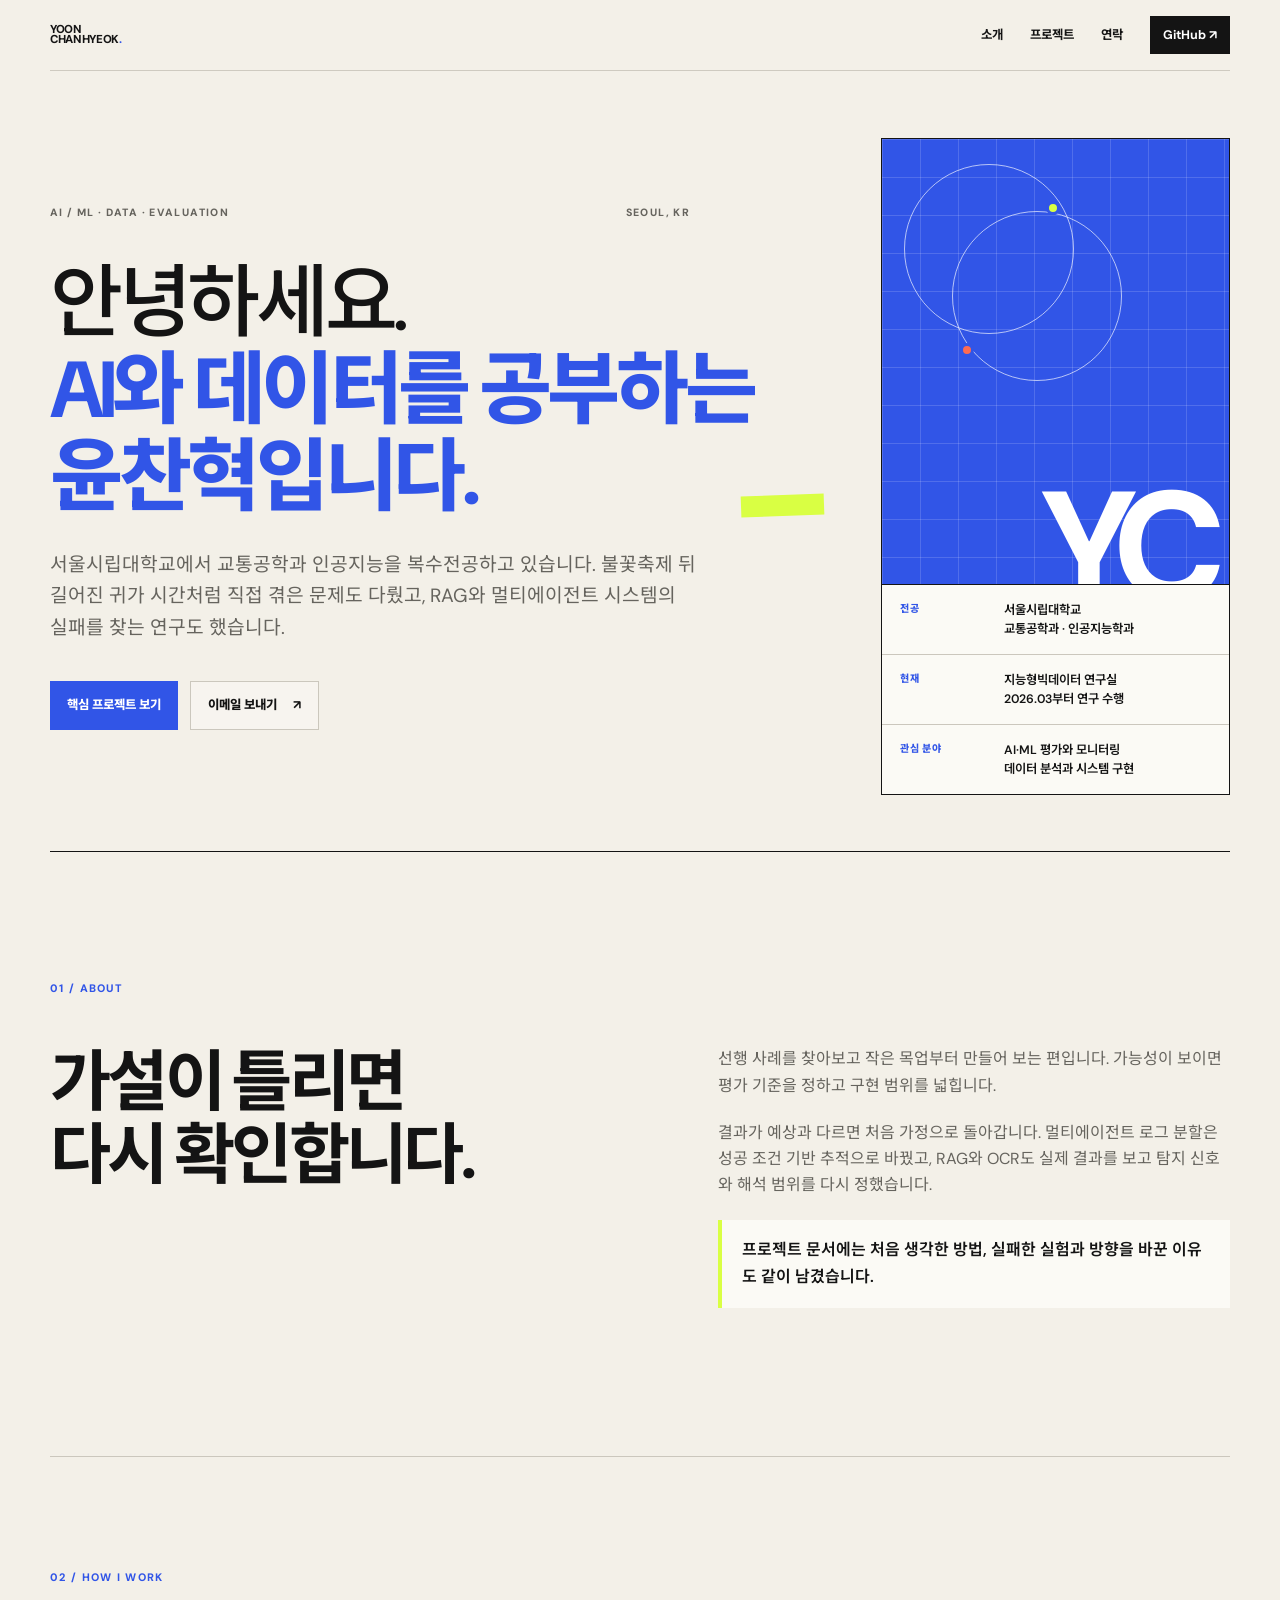
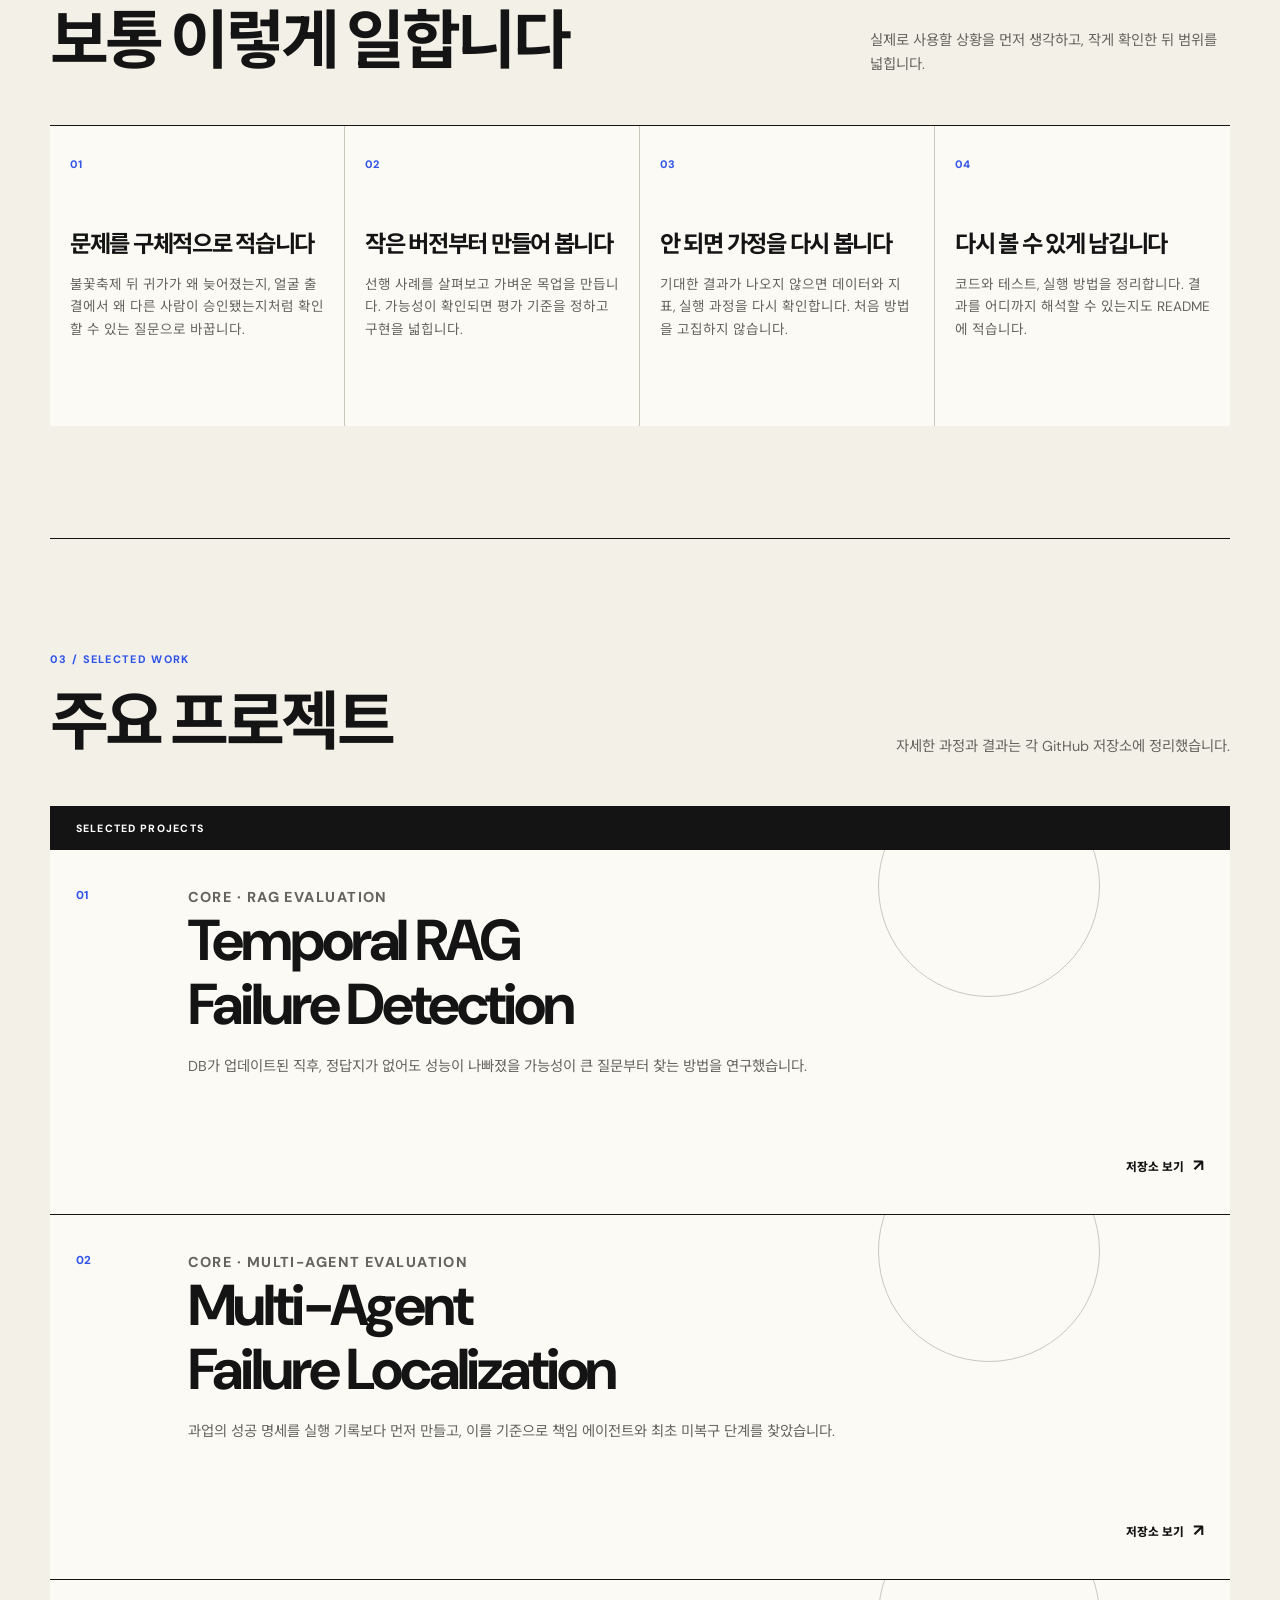
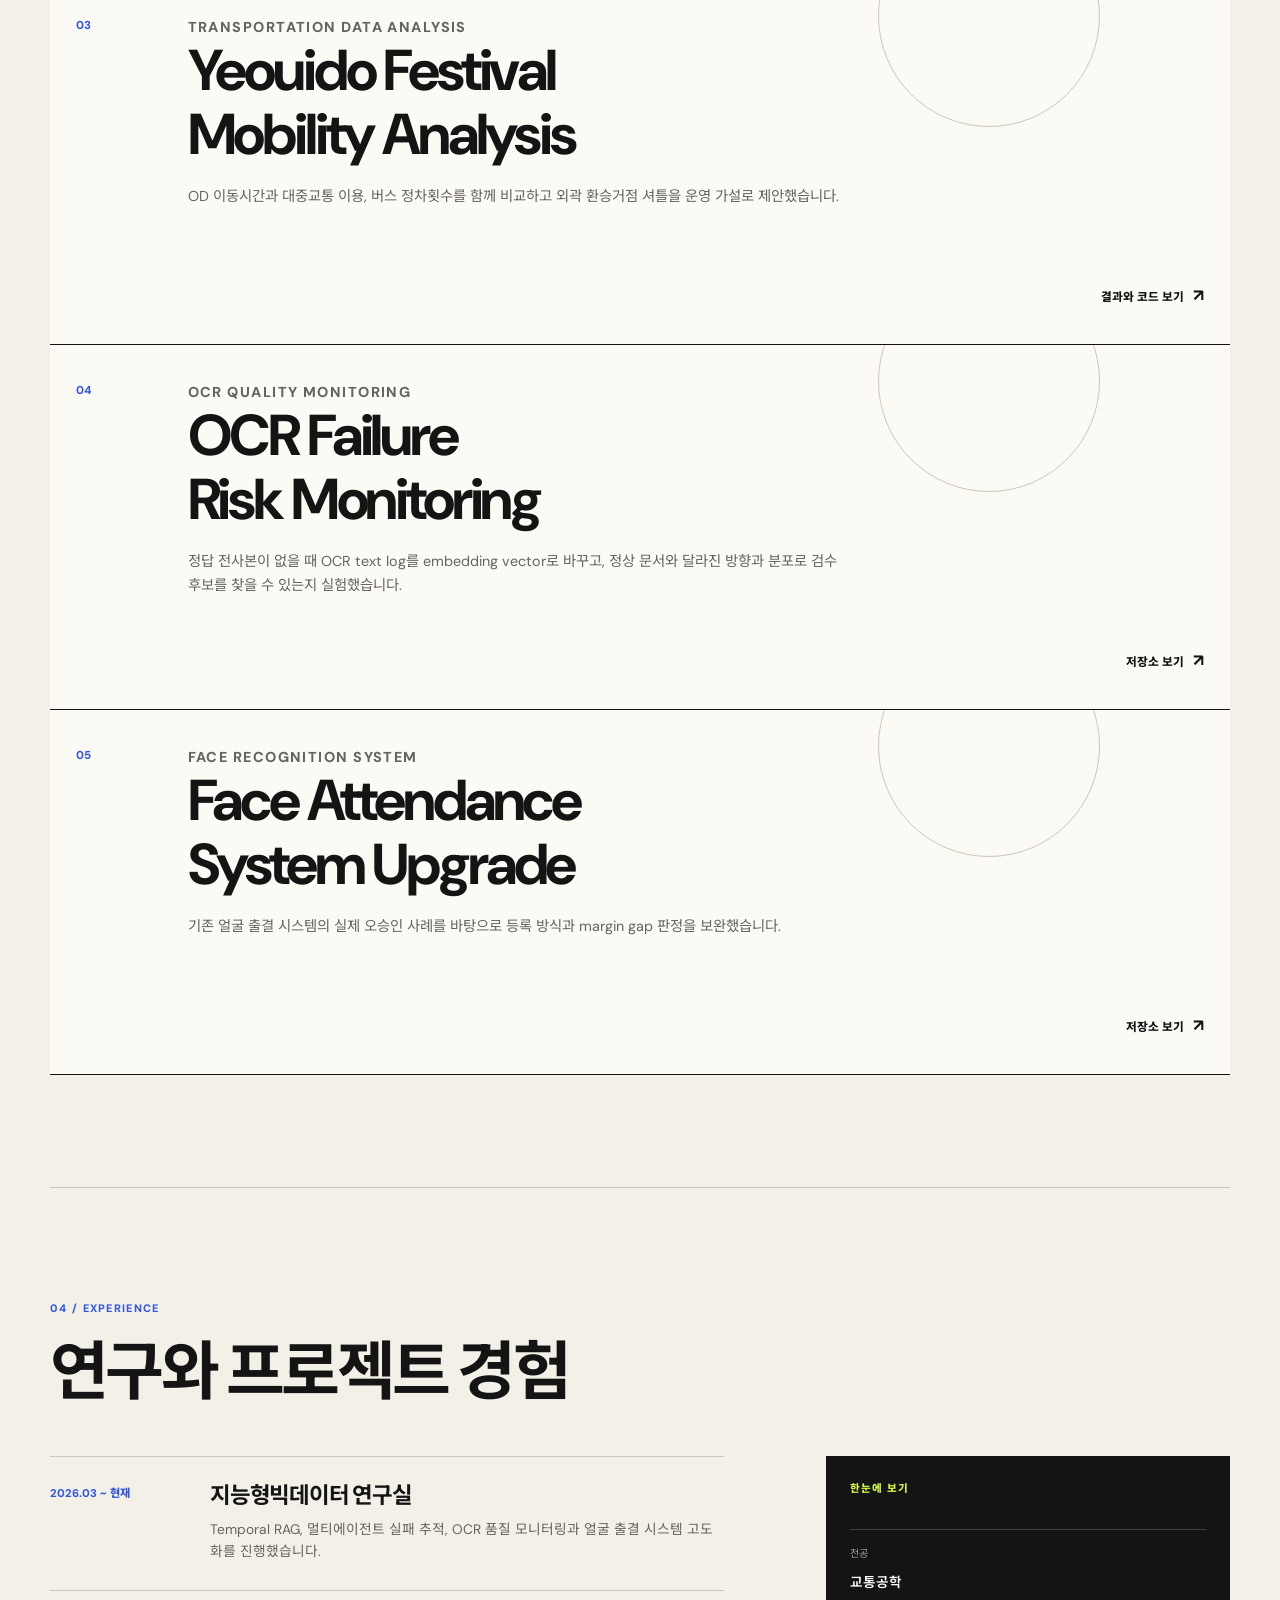
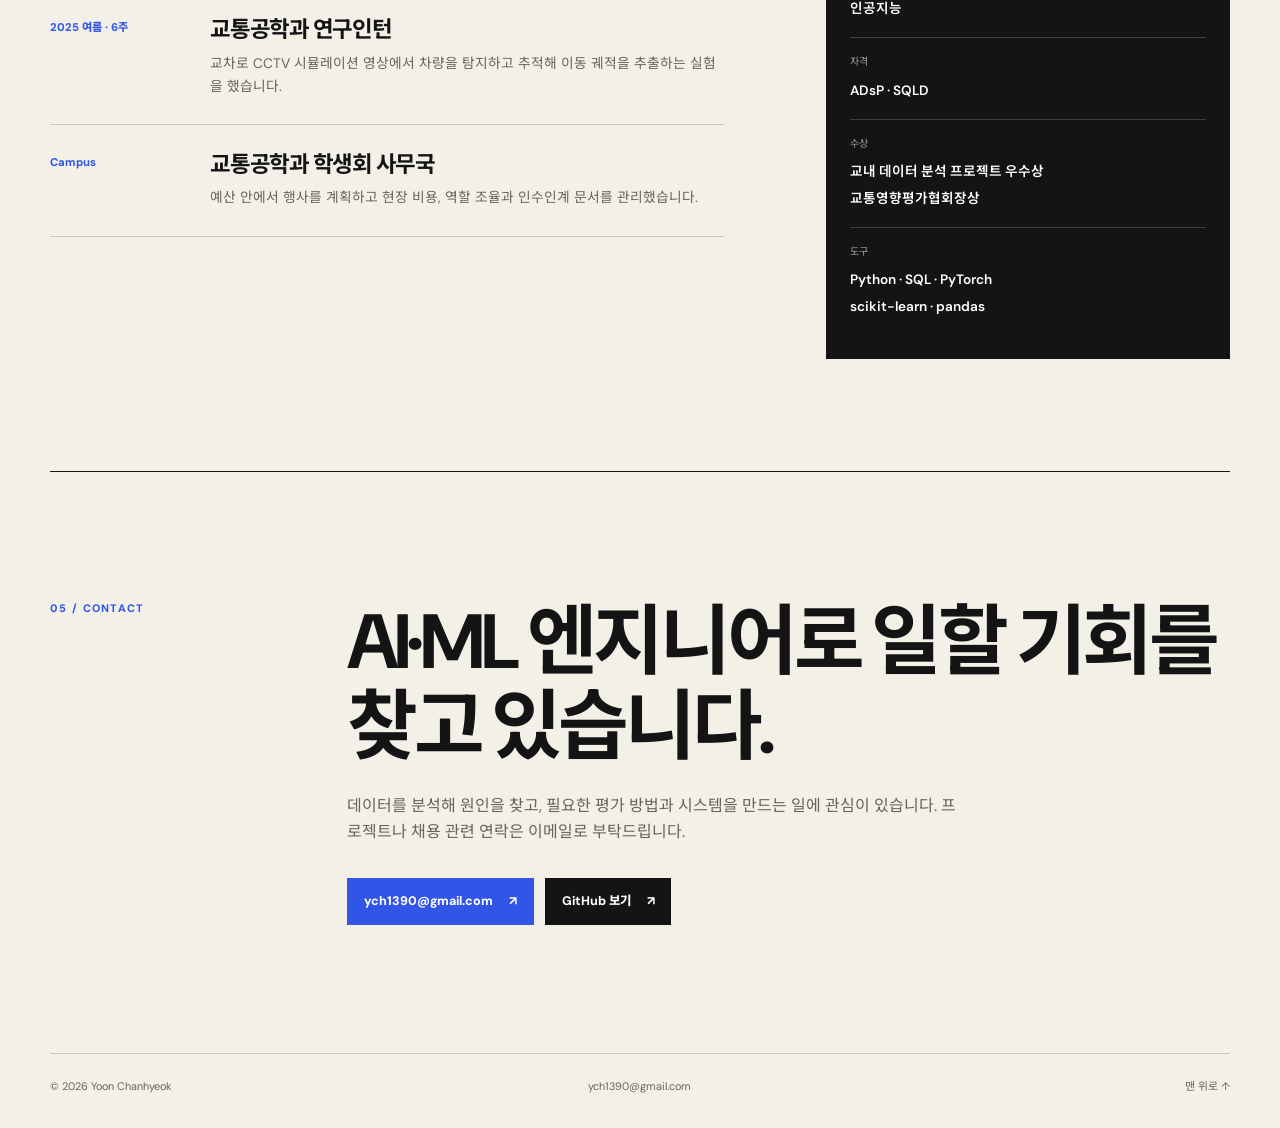
==== commit 1fb6e40d: "docs: include traffic operating hypothesis" ====
--- a/index.html
+++ b/index.html
@@ -147,7 +147,7 @@
           <div class="project-body">
             <p class="project-type">TRANSPORTATION DATA ANALYSIS</p>
             <h3>Yeouido Festival<br />Mobility Analysis</h3>
-            <p>불꽃축제 뒤 길어진 귀가를 수요 증가만으로 설명하지 않고, OD 이동시간과 대중교통 이용, 버스 정차횟수 변화를 함께 비교했습니다.</p>
+            <p>OD 이동시간과 대중교통 이용, 버스 정차횟수를 함께 비교하고 외곽 환승거점 셔틀을 운영 가설로 제안했습니다.</p>
           </div>
           <a class="project-link" href="https://github.com/yoon-chan-hyeok/yeouido-festival-mobility-analysis" target="_blank" rel="noreferrer" aria-label="Yeouido Festival Mobility Analysis 저장소 보기">결과와 코드 보기 <span>↗</span></a>
         </article>
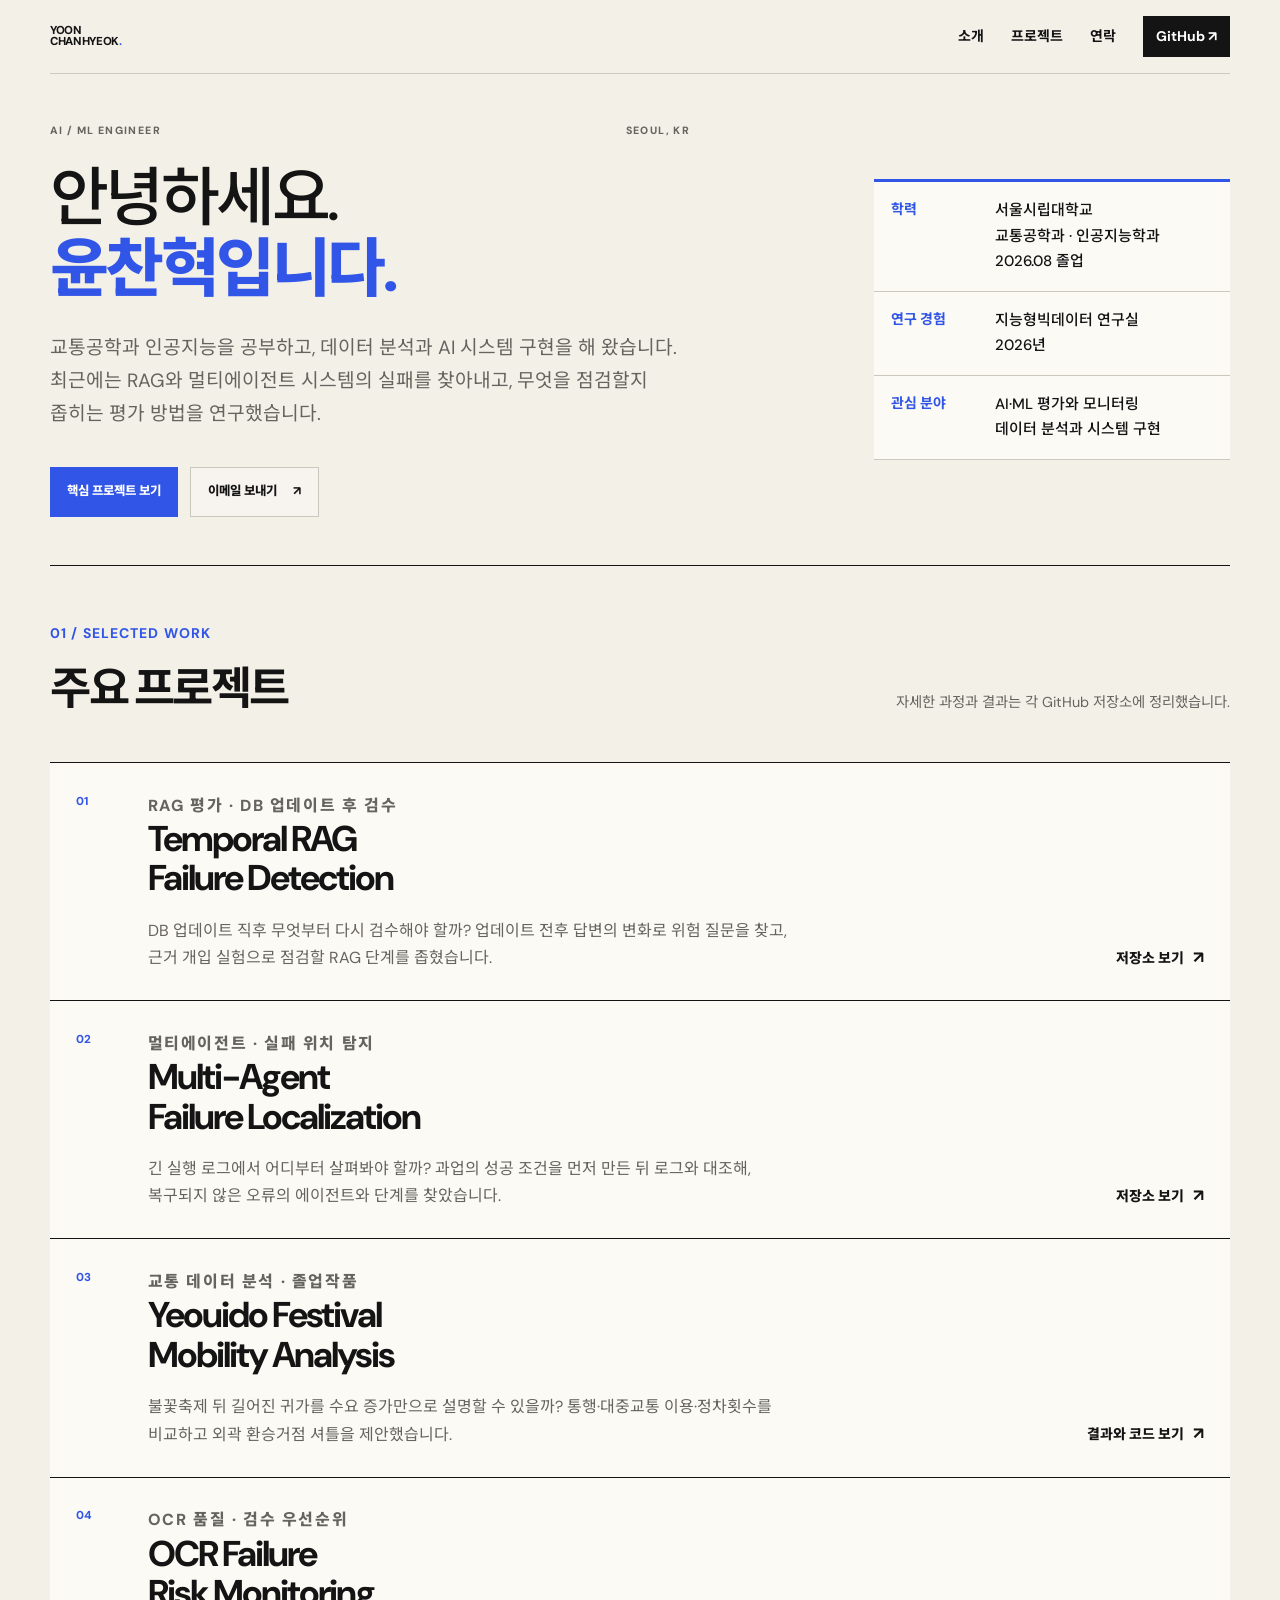
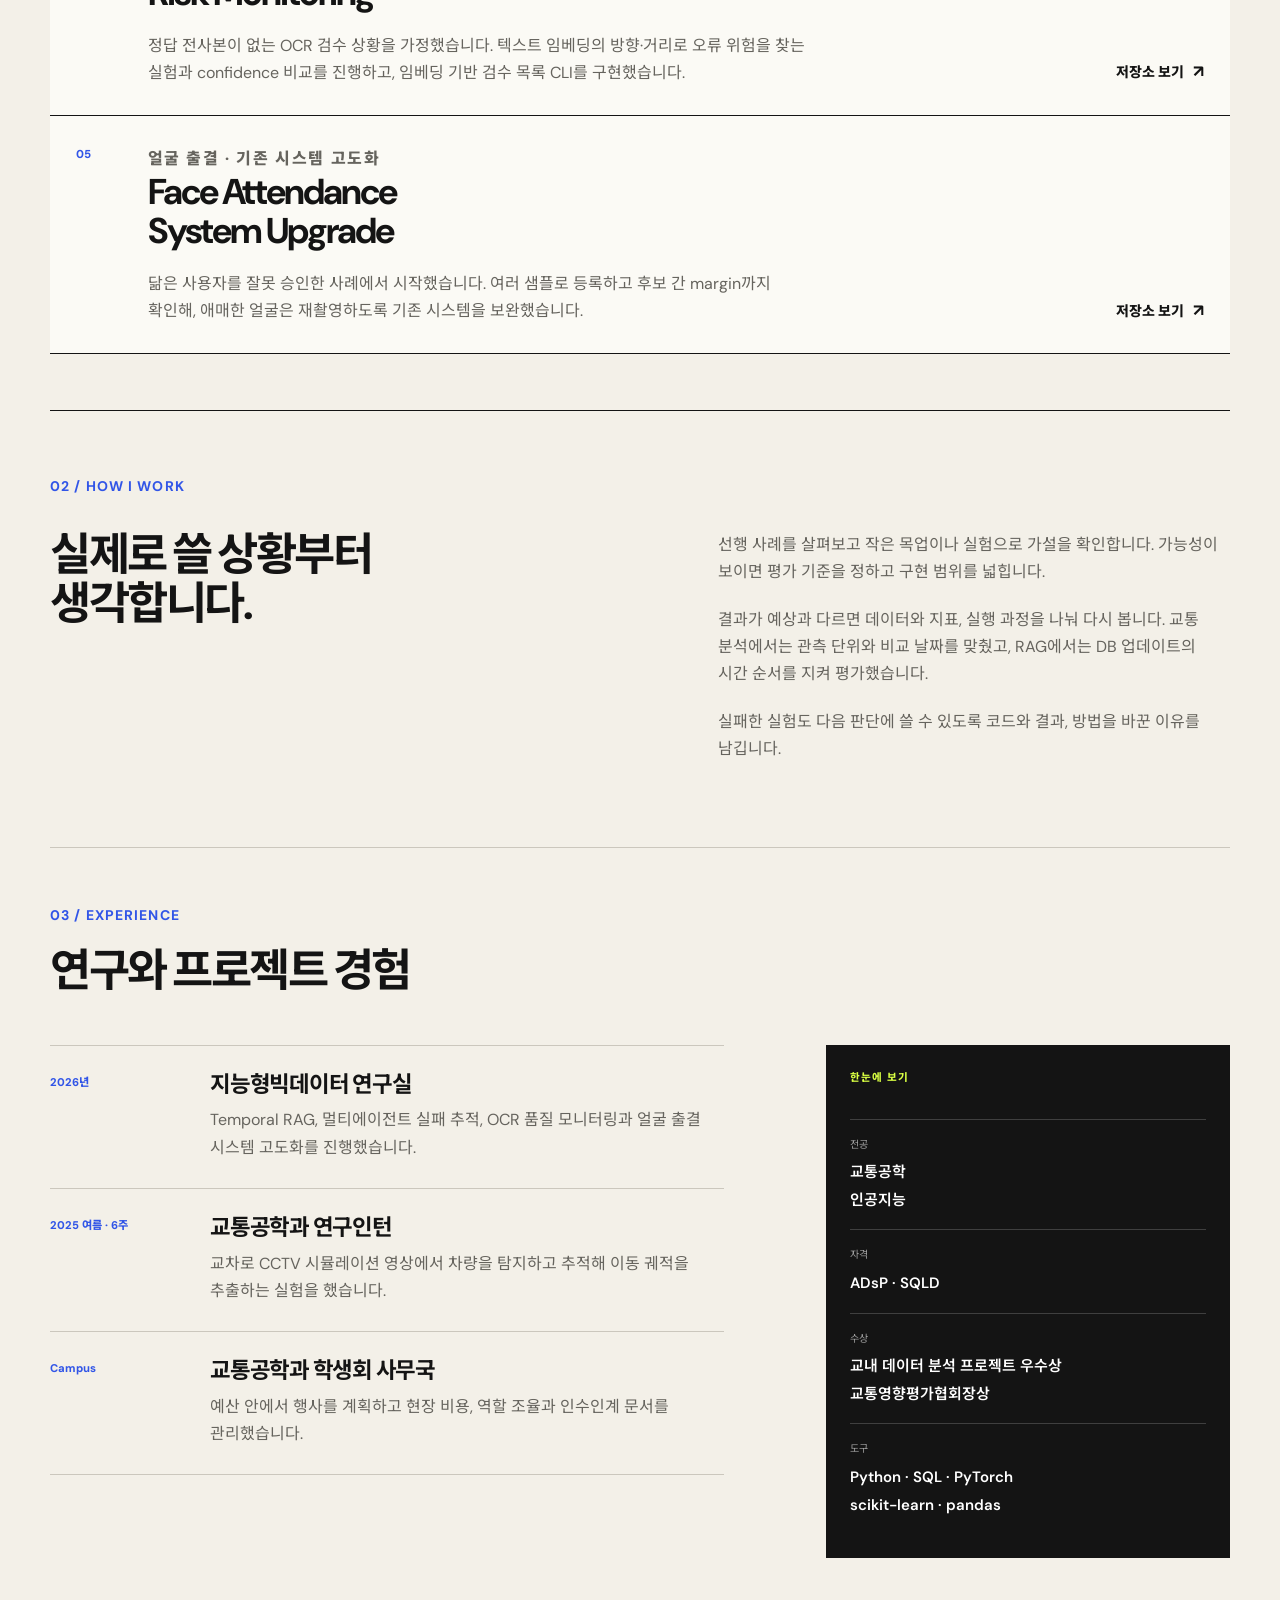
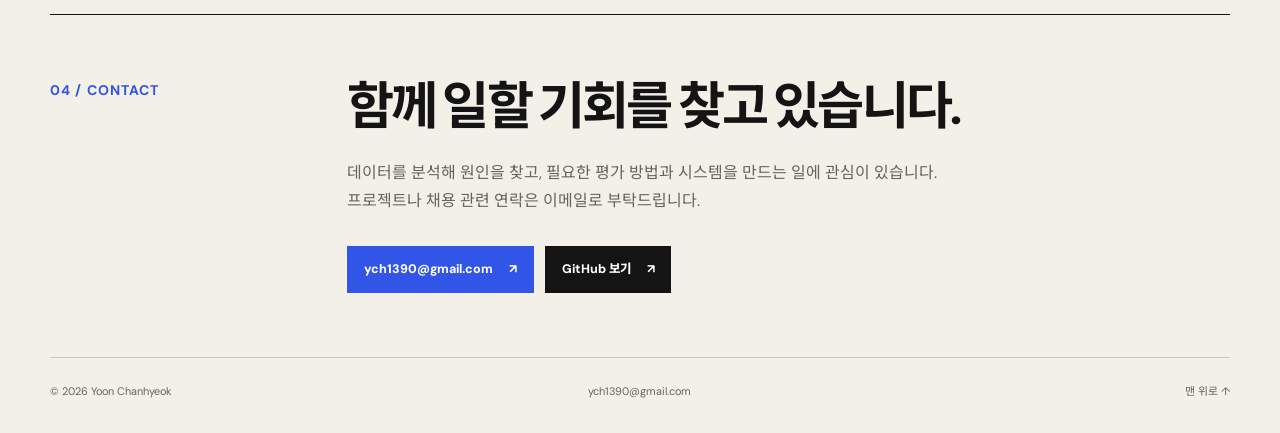
==== commit 80816893: "Clarify project purpose, evidence, and portfolio presentation" ====
--- a/index.html
+++ b/index.html
@@ -19,7 +19,7 @@
   <link rel="preconnect" href="https://fonts.googleapis.com" />
   <link rel="preconnect" href="https://fonts.gstatic.com" crossorigin />
   <link href="https://fonts.googleapis.com/css2?family=DM+Sans:wght@400;500;600;700&family=Noto+Sans+KR:wght@400;500;600;700;800&display=swap" rel="stylesheet" />
-  <link rel="stylesheet" href="styles.css?v=20260816-4" />
+  <link rel="stylesheet" href="styles.css?v=20260907-1" />
 </head>
 <body>
   <a class="skip-link" href="#main">본문으로 바로가기</a>
@@ -37,9 +37,9 @@
   <main id="main">
     <section class="hero" id="top">
       <div class="hero-main">
-        <p class="kicker"><span>AI / ML · DATA · EVALUATION</span><span>SEOUL, KR</span></p>
-        <h1><span>안녕하세요.</span><strong>AI와 데이터를 공부하는 윤찬혁입니다.</strong></h1>
-        <p class="hero-lead">서울시립대학교에서 교통공학과 인공지능을 복수전공하고 있습니다. 불꽃축제 뒤 길어진 귀가 시간처럼 직접 겪은 문제도 다뤘고, RAG와 멀티에이전트 시스템의 실패를 찾는 연구도 했습니다.</p>
+        <p class="kicker"><span>AI / ML ENGINEER</span><span>SEOUL, KR</span></p>
+        <h1><span>안녕하세요.</span><strong>윤찬혁입니다.</strong></h1>
+        <p class="hero-lead">교통공학과 인공지능을 공부하고, 데이터 분석과 AI 시스템 구현을 해 왔습니다. 최근에는 RAG와 멀티에이전트 시스템의 실패를 찾아내고, 무엇을 점검할지 좁히는 평가 방법을 연구했습니다.</p>
         <div class="hero-actions">
           <a class="button button-primary" href="#work">핵심 프로젝트 보기</a>
           <a class="button button-quiet" href="mailto:ych1390@gmail.com">이메일 보내기 <span>↗</span></a>
@@ -47,21 +47,14 @@
       </div>
 
       <aside class="identity-card" aria-label="윤찬혁 요약">
-        <div class="identity-visual" aria-hidden="true">
-          <span class="identity-mark">YC</span>
-          <span class="orbit orbit-one"></span>
-          <span class="orbit orbit-two"></span>
-          <span class="signal-dot dot-one"></span>
-          <span class="signal-dot dot-two"></span>
-        </div>
         <dl>
           <div>
-            <dt>전공</dt>
-            <dd>서울시립대학교<br />교통공학과 · 인공지능학과</dd>
+            <dt>학력</dt>
+            <dd>서울시립대학교<br />교통공학과 · 인공지능학과<br />2026.08 졸업</dd>
           </div>
           <div>
-            <dt>현재</dt>
-            <dd>지능형빅데이터 연구실<br />2026.03부터 연구 수행</dd>
+            <dt>연구 경험</dt>
+            <dd>지능형빅데이터 연구실<br />2026년</dd>
           </div>
           <div>
             <dt>관심 분야</dt>
@@ -71,63 +64,20 @@
       </aside>
     </section>
 
-    <section class="statement" id="about" data-reveal>
-      <p class="section-index">01 / ABOUT</p>
-      <div class="statement-grid">
-        <h2>가설이 틀리면<br />다시 확인합니다.</h2>
-        <div class="statement-copy">
-          <p>선행 사례를 찾아보고 작은 목업부터 만들어 보는 편입니다. 가능성이 보이면 평가 기준을 정하고 구현 범위를 넓힙니다.</p>
-          <p>결과가 예상과 다르면 처음 가정으로 돌아갑니다. 멀티에이전트 로그 분할은 성공 조건 기반 추적으로 바꿨고, RAG와 OCR도 실제 결과를 보고 탐지 신호와 해석 범위를 다시 정했습니다.</p>
-          <p class="statement-note">프로젝트 문서에는 처음 생각한 방법, 실패한 실험과 방향을 바꾼 이유도 같이 남겼습니다.</p>
-        </div>
-      </div>
-    </section>
-
-    <section class="method" data-reveal>
-      <div class="section-heading">
-        <p class="section-index">02 / HOW I WORK</p>
-        <h2>보통 이렇게 일합니다</h2>
-        <p>실제로 사용할 상황을 먼저 생각하고, 작게 확인한 뒤 범위를 넓힙니다.</p>
-      </div>
-      <ol class="method-list">
-        <li>
-          <span>01</span>
-          <h3>문제를 구체적으로 적습니다</h3>
-          <p>불꽃축제 뒤 귀가가 왜 늦어졌는지, 얼굴 출결에서 왜 다른 사람이 승인됐는지처럼 확인할 수 있는 질문으로 바꿉니다.</p>
-        </li>
-        <li>
-          <span>02</span>
-          <h3>작은 버전부터 만들어 봅니다</h3>
-          <p>선행 사례를 살펴보고 가벼운 목업을 만듭니다. 가능성이 확인되면 평가 기준을 정하고 구현을 넓힙니다.</p>
-        </li>
-        <li>
-          <span>03</span>
-          <h3>안 되면 가정을 다시 봅니다</h3>
-          <p>기대한 결과가 나오지 않으면 데이터와 지표, 실행 과정을 다시 확인합니다. 처음 방법을 고집하지 않습니다.</p>
-        </li>
-        <li>
-          <span>04</span>
-          <h3>다시 볼 수 있게 남깁니다</h3>
-          <p>코드와 테스트, 실행 방법을 정리합니다. 결과를 어디까지 해석할 수 있는지도 README에 적습니다.</p>
-        </li>
-      </ol>
-    </section>
-
     <section class="work" id="work" data-reveal>
       <div class="section-heading work-heading">
-        <p class="section-index">03 / SELECTED WORK</p>
+        <p class="section-index">01 / SELECTED WORK</p>
         <h2>주요 프로젝트</h2>
         <p>자세한 과정과 결과는 각 GitHub 저장소에 정리했습니다.</p>
       </div>
 
       <div class="project-list">
-        <p class="project-group-label">SELECTED PROJECTS</p>
         <article class="project project-rag">
           <div class="project-number">01</div>
           <div class="project-body">
-            <p class="project-type">CORE · RAG EVALUATION</p>
+            <p class="project-type">RAG 평가 · DB 업데이트 후 검수</p>
             <h3>Temporal RAG<br />Failure Detection</h3>
-            <p>DB가 업데이트된 직후, 정답지가 없어도 성능이 나빠졌을 가능성이 큰 질문부터 찾는 방법을 연구했습니다.</p>
+            <p>DB 업데이트 직후 무엇부터 다시 검수해야 할까? 업데이트 전후 답변의 변화로 위험 질문을 찾고, 근거 개입 실험으로 점검할 RAG 단계를 좁혔습니다.</p>
           </div>
           <a class="project-link" href="https://github.com/yoon-chan-hyeok/temporal-rag-drift" target="_blank" rel="noreferrer" aria-label="Temporal RAG Failure Detection 저장소 보기">저장소 보기 <span>↗</span></a>
         </article>
@@ -135,9 +85,9 @@
         <article class="project project-mas">
           <div class="project-number">02</div>
           <div class="project-body">
-            <p class="project-type">CORE · MULTI-AGENT EVALUATION</p>
+            <p class="project-type">멀티에이전트 · 실패 위치 탐지</p>
             <h3>Multi-Agent<br />Failure Localization</h3>
-            <p>과업의 성공 명세를 실행 기록보다 먼저 만들고, 이를 기준으로 책임 에이전트와 최초 미복구 단계를 찾았습니다.</p>
+            <p>긴 실행 로그에서 어디부터 살펴봐야 할까? 과업의 성공 조건을 먼저 만든 뒤 로그와 대조해, 복구되지 않은 오류의 에이전트와 단계를 찾았습니다.</p>
           </div>
           <a class="project-link" href="https://github.com/yoon-chan-hyeok/multi-agent-failure-localization" target="_blank" rel="noreferrer" aria-label="Multi-Agent Failure Localization 저장소 보기">저장소 보기 <span>↗</span></a>
         </article>
@@ -145,9 +95,9 @@
         <article class="project project-traffic">
           <div class="project-number">03</div>
           <div class="project-body">
-            <p class="project-type">TRANSPORTATION DATA ANALYSIS</p>
+            <p class="project-type">교통 데이터 분석 · 졸업작품</p>
             <h3>Yeouido Festival<br />Mobility Analysis</h3>
-            <p>OD 이동시간과 대중교통 이용, 버스 정차횟수를 함께 비교하고 외곽 환승거점 셔틀을 운영 가설로 제안했습니다.</p>
+            <p>불꽃축제 뒤 길어진 귀가를 수요 증가만으로 설명할 수 있을까? 통행·대중교통 이용·정차횟수를 비교하고 외곽 환승거점 셔틀을 제안했습니다.</p>
           </div>
           <a class="project-link" href="https://github.com/yoon-chan-hyeok/yeouido-festival-mobility-analysis" target="_blank" rel="noreferrer" aria-label="Yeouido Festival Mobility Analysis 저장소 보기">결과와 코드 보기 <span>↗</span></a>
         </article>
@@ -155,9 +105,9 @@
         <article class="project project-ocr">
           <div class="project-number">04</div>
           <div class="project-body">
-            <p class="project-type">OCR QUALITY MONITORING</p>
+            <p class="project-type">OCR 품질 · 검수 우선순위</p>
             <h3>OCR Failure<br />Risk Monitoring</h3>
-            <p>정답 전사본이 없을 때 OCR text log를 embedding vector로 바꾸고, 정상 문서와 달라진 방향과 분포로 검수 후보를 찾을 수 있는지 실험했습니다.</p>
+            <p>정답 전사본이 없는 OCR 검수 상황을 가정했습니다. 텍스트 임베딩의 방향·거리로 오류 위험을 찾는 실험과 confidence 비교를 진행하고, 임베딩 기반 검수 목록 CLI를 구현했습니다.</p>
           </div>
           <a class="project-link" href="https://github.com/yoon-chan-hyeok/ocr-quality-monitoring" target="_blank" rel="noreferrer" aria-label="OCR Failure Risk Monitoring 저장소 보기">저장소 보기 <span>↗</span></a>
         </article>
@@ -165,24 +115,36 @@
         <article class="project project-face">
           <div class="project-number">05</div>
           <div class="project-body">
-            <p class="project-type">FACE RECOGNITION SYSTEM</p>
+            <p class="project-type">얼굴 출결 · 기존 시스템 고도화</p>
             <h3>Face Attendance<br />System Upgrade</h3>
-            <p>기존 얼굴 출결 시스템의 실제 오승인 사례를 바탕으로 등록 방식과 margin gap 판정을 보완했습니다.</p>
+            <p>닮은 사용자를 잘못 승인한 사례에서 시작했습니다. 여러 샘플로 등록하고 후보 간 margin까지 확인해, 애매한 얼굴은 재촬영하도록 기존 시스템을 보완했습니다.</p>
           </div>
           <a class="project-link" href="https://github.com/yoon-chan-hyeok/face-attendance-system" target="_blank" rel="noreferrer" aria-label="Face Attendance System 저장소 보기">저장소 보기 <span>↗</span></a>
         </article>
       </div>
     </section>
 
+    <section class="statement" id="about">
+      <p class="section-index">02 / HOW I WORK</p>
+      <div class="statement-grid">
+        <h2>실제로 쓸 상황부터<br />생각합니다.</h2>
+        <div class="statement-copy">
+          <p>선행 사례를 살펴보고 작은 목업이나 실험으로 가설을 확인합니다. 가능성이 보이면 평가 기준을 정하고 구현 범위를 넓힙니다.</p>
+          <p>결과가 예상과 다르면 데이터와 지표, 실행 과정을 나눠 다시 봅니다. 교통 분석에서는 관측 단위와 비교 날짜를 맞췄고, RAG에서는 DB 업데이트의 시간 순서를 지켜 평가했습니다.</p>
+          <p>실패한 실험도 다음 판단에 쓸 수 있도록 코드와 결과, 방법을 바꾼 이유를 남깁니다.</p>
+        </div>
+      </div>
+    </section>
+
     <section class="experience" id="experience" data-reveal>
       <div class="section-heading">
-        <p class="section-index">04 / EXPERIENCE</p>
+        <p class="section-index">03 / EXPERIENCE</p>
         <h2>연구와 프로젝트 경험</h2>
       </div>
       <div class="experience-layout">
         <div class="timeline">
           <article>
-            <time>2026.03 ~ 현재</time>
+            <time>2026년</time>
             <div>
               <h3>지능형빅데이터 연구실</h3>
               <p>Temporal RAG, 멀티에이전트 실패 추적, OCR 품질 모니터링과 얼굴 출결 시스템 고도화를 진행했습니다.</p>
@@ -215,9 +177,9 @@
     </section>
 
     <section class="closing" id="contact" data-reveal>
-      <p class="section-index">05 / CONTACT</p>
+      <p class="section-index">04 / CONTACT</p>
       <div>
-        <h2>AI·ML 엔지니어로 일할 기회를 찾고 있습니다.</h2>
+        <h2>함께 일할 기회를 찾고 있습니다.</h2>
         <p>데이터를 분석해 원인을 찾고, 필요한 평가 방법과 시스템을 만드는 일에 관심이 있습니다. 프로젝트나 채용 관련 연락은 이메일로 부탁드립니다.</p>
         <div class="contact-actions">
           <a class="button button-primary" href="mailto:ych1390@gmail.com">ych1390@gmail.com <span>↗</span></a>
--- a/styles.css
+++ b/styles.css
@@ -12,13 +12,15 @@
 }
 
 * { box-sizing: border-box; }
-html { scroll-behavior: smooth; }
+html { scroll-behavior: smooth; scroll-padding-top: 5rem; }
 body {
   margin: 0;
   color: var(--ink);
   background: var(--paper);
   font-family: "DM Sans", "Noto Sans KR", sans-serif;
-  line-height: 1.65;
+  line-height: 1.7;
+  word-break: keep-all;
+  overflow-wrap: anywhere;
 }
 a { color: inherit; text-decoration: none; }
 a:focus-visible { outline: 3px solid rgba(49, 85, 231, .35); outline-offset: 4px; }
@@ -42,29 +44,29 @@
 }
 .brand { font-size: .72rem; font-weight: 800; line-height: .9; letter-spacing: -.03em; }
 .brand span { color: var(--blue); }
-nav { display: flex; align-items: center; gap: 1.7rem; font-size: .78rem; font-weight: 700; }
+nav { display: flex; align-items: center; gap: 1.7rem; font-size: .875rem; font-weight: 700; }
 nav a { transition: color .18s; }
 nav a:hover { color: var(--blue); }
 .nav-github { padding: .55rem .8rem; color: white; background: var(--ink); }
 
 main, footer { width: min(calc(100% - 2rem), var(--max)); margin: 0 auto; }
-.section-index { margin: 0; color: var(--blue); font-size: .68rem; font-weight: 800; letter-spacing: .12em; }
+.section-index { margin: 0; color: var(--blue); font-size: .875rem; font-weight: 700; letter-spacing: .08em; }
 h1, h2, h3 { margin-top: 0; line-height: 1.1; letter-spacing: -.055em; }
 
 .hero {
   display: grid;
-  min-height: min(780px, calc(100vh - 70px));
-  grid-template-columns: minmax(0, 1.65fr) minmax(280px, .75fr);
+  min-height: 0;
+  grid-template-columns: minmax(0, 1.6fr) minmax(260px, .75fr);
   gap: clamp(2rem, 5vw, 6rem);
   align-items: center;
-  padding: 4.2rem 0 3.5rem;
+  padding: 3rem 0;
 }
-.kicker { display: flex; max-width: 640px; justify-content: space-between; margin: 0 0 2.4rem; color: var(--muted); font-size: .66rem; font-weight: 800; letter-spacing: .13em; }
-.hero h1 { max-width: 850px; margin-bottom: 1.7rem; font-size: clamp(3.1rem, 6.2vw, 5.35rem); font-weight: 600; word-break: keep-all; }
+.kicker { display: flex; max-width: 640px; justify-content: space-between; margin: 0 0 1.5rem; color: var(--muted); font-size: .66rem; font-weight: 800; letter-spacing: .13em; }
+.hero h1 { max-width: 850px; margin-bottom: 1.7rem; font-size: clamp(2.8rem, 5vw, 4.4rem); font-weight: 600; word-break: keep-all; }
 .hero h1 span, .hero h1 strong { display: block; }
 .hero h1 span { font-weight: 500; }
 .hero h1 strong { position: relative; width: fit-content; color: var(--blue); font-weight: 800; }
-.hero h1 strong::after { position: absolute; right: -.45rem; bottom: .08em; z-index: -1; width: 1.05em; height: .26em; background: var(--lime); content: ""; transform: rotate(-2deg); }
+
 .hero-lead { max-width: 650px; margin: 0; color: var(--muted); font-size: clamp(1rem, 1.65vw, 1.2rem); word-break: keep-all; }
 .hero-actions { display: flex; flex-wrap: wrap; gap: .8rem; margin-top: 2.3rem; }
 .button { display: inline-flex; align-items: center; gap: 1rem; padding: .83rem 1.05rem; font-size: .78rem; font-weight: 800; transition: transform .18s, background .18s; }
@@ -74,78 +76,61 @@
 .button-quiet { border: 1px solid var(--line); background: rgba(255, 255, 255, .28); }
 .button-dark { color: white; background: var(--ink); }
 
-.identity-card { align-self: stretch; display: flex; flex-direction: column; justify-content: flex-end; min-height: 470px; border: 1px solid var(--ink); background: var(--paper-light); }
-.identity-visual { position: relative; min-height: 270px; flex: 1; overflow: hidden; border-bottom: 1px solid var(--ink); background: var(--blue); }
-.identity-visual::before { position: absolute; inset: 0; background-image: linear-gradient(rgba(255,255,255,.15) 1px, transparent 1px), linear-gradient(90deg, rgba(255,255,255,.15) 1px, transparent 1px); background-size: 38px 38px; content: ""; }
-.identity-mark { position: absolute; right: 1.2rem; bottom: -.16em; color: white; font-size: clamp(6rem, 12vw, 10rem); font-weight: 800; line-height: .8; letter-spacing: -.1em; }
-.orbit { position: absolute; border: 1px solid rgba(255,255,255,.65); border-radius: 50%; }
-.orbit-one { top: 25px; left: 22px; width: 170px; height: 170px; }
-.orbit-two { top: 72px; left: 70px; width: 170px; height: 170px; }
-.signal-dot { position: absolute; width: 14px; height: 14px; border: 3px solid var(--blue); border-radius: 50%; background: var(--lime); }
-.dot-one { top: 62px; left: 164px; }
-.dot-two { top: 204px; left: 78px; background: var(--coral); }
+.identity-card { align-self: center; border-top: 3px solid var(--blue); border-bottom: 1px solid var(--line); background: var(--paper-light); }
 .identity-card dl { margin: 0; }
 .identity-card dl > div { display: grid; grid-template-columns: 5.5rem 1fr; gap: 1rem; padding: 1rem 1.1rem; border-top: 1px solid var(--line); }
 .identity-card dl > div:first-child { border-top: 0; }
-.identity-card dt { color: var(--blue); font-size: .63rem; font-weight: 800; letter-spacing: .08em; text-transform: uppercase; }
-.identity-card dd { margin: 0; font-size: .77rem; font-weight: 600; line-height: 1.5; }
+.identity-card dt { color: var(--blue); font-size: .875rem; font-weight: 700; letter-spacing: 0; text-transform: uppercase; }
+.identity-card dd { margin: 0; font-size: .9375rem; font-weight: 500; line-height: 1.7; }
 
-.statement { padding: 8rem 0; border-top: 1px solid var(--ink); }
-.statement-grid { display: grid; grid-template-columns: 1.05fr .95fr; gap: clamp(3rem, 8vw, 8rem); margin-top: 3rem; }
-.statement h2 { margin: 0; font-size: clamp(2.6rem, 5.2vw, 4.8rem); font-weight: 700; word-break: keep-all; }
+.statement { padding: 4rem 0; border-top: 1px solid var(--ink); }
+.statement-grid { display: grid; grid-template-columns: 1.05fr .95fr; gap: clamp(3rem, 8vw, 8rem); margin-top: 2rem; }
+.statement h2 { margin: 0; font-size: clamp(2rem, 3.5vw, 3rem); font-weight: 700; word-break: keep-all; }
 .statement-copy { max-width: 560px; color: var(--muted); font-size: 1rem; }
 .statement-copy p { margin: 0 0 1.3rem; }
 .statement-note { padding: 1.1rem 1.25rem; color: var(--ink); border-left: 4px solid var(--lime); background: var(--paper-light); font-weight: 600; }
 
-.method { padding: 7rem 0; border-top: 1px solid var(--line); }
 .section-heading { display: grid; grid-template-columns: 1fr 1fr; align-items: end; margin-bottom: 3rem; }
 .section-heading .section-index { grid-column: 1 / -1; margin-bottom: 1.2rem; }
-.section-heading h2 { margin: 0; font-size: clamp(2.5rem, 5vw, 4.6rem); }
+.section-heading h2 { margin: 0; font-size: clamp(2rem, 3.5vw, 3rem); }
 .section-heading > p:last-child { max-width: 360px; justify-self: end; margin: 0; color: var(--muted); font-size: .9rem; }
-.method-list { display: grid; grid-template-columns: repeat(4, 1fr); margin: 0; padding: 0; border-top: 1px solid var(--ink); list-style: none; }
-.method-list li { min-height: 300px; padding: 1.5rem 1.25rem; border-right: 1px solid var(--line); background: var(--paper-light); }
-.method-list li:last-child { border-right: 0; }
-.method-list li > span { color: var(--blue); font-size: .68rem; font-weight: 800; }
-.method-list h3 { margin: 3.5rem 0 1rem; font-size: 1.45rem; }
-.method-list p { margin: 0; color: var(--muted); font-size: .85rem; }
-
-.work { padding: 7rem 0; border-top: 1px solid var(--ink); }
+.work { padding: 3.5rem 0; border-top: 1px solid var(--ink); }
 .work-heading h2 { max-width: 740px; }
 .project-list { border-top: 1px solid var(--ink); }
 .project-group-label { margin: 0; padding: .8rem 1.6rem; color: white; background: var(--ink); font-size: .66rem; font-weight: 800; letter-spacing: .12em; }
 .project-group-secondary { color: var(--ink); border: 1px solid var(--ink); border-top: 0; background: var(--lime); }
-.project { position: relative; display: grid; grid-template-columns: 5rem minmax(0, 1fr) 10rem; gap: 2rem; min-height: 365px; padding: 2.2rem 1.6rem; border-bottom: 1px solid var(--ink); overflow: hidden; background: var(--paper-light); transition: color .22s, background .22s; }
-.project::after { position: absolute; top: -75px; right: 11%; width: 220px; height: 220px; border: 1px solid var(--line); border-radius: 50%; content: ""; transition: transform .35s; }
+.project { position: relative; display: grid; grid-template-columns: 2.5rem minmax(0, 1fr) 10rem; gap: 2rem; min-height: 0; padding: 1.8rem 1.6rem; border-bottom: 1px solid var(--ink); overflow: hidden; background: var(--paper-light); transition: color .22s, background .22s; }
+
 .project:hover { color: white; background: var(--blue); }
 .project:hover::after { border-color: rgba(255,255,255,.35); transform: scale(1.25); }
 .project:hover .project-type, .project:hover .project-body > p, .project:hover .project-number { color: rgba(255,255,255,.76); }
 .project:hover .project-proof li { color: var(--ink); background: var(--lime); }
 .project-number { color: var(--blue); font-size: .72rem; font-weight: 800; }
 .project-body { position: relative; z-index: 1; max-width: 700px; }
-.project-type { margin: 0 0 2rem; color: var(--muted); font-size: .65rem; font-weight: 800; letter-spacing: .1em; }
-.project h3 { margin-bottom: 1.2rem; font-size: clamp(2.25rem, 4.5vw, 4rem); }
-.project-body > p { max-width: 660px; margin: 0; color: var(--muted); font-size: .9rem; }
+.project-type { margin: 0 0 .8rem; color: var(--muted); font-size: .875rem; font-weight: 800; letter-spacing: .1em; }
+.project h3 { margin-bottom: 1.2rem; font-size: clamp(1.75rem, 2.8vw, 2.5rem); }
+.project-body > p { max-width: 660px; margin: 0; color: var(--muted); font-size: 1rem; }
 .project-proof { display: flex; flex-wrap: wrap; gap: .45rem; margin: 1.5rem 0 0; padding: 0; list-style: none; }
-.project-proof li { padding: .35rem .55rem; color: var(--blue-dark); background: #e4e8ff; font-size: .7rem; font-weight: 700; }
-.project-link { position: relative; z-index: 1; align-self: end; justify-self: end; font-size: .73rem; font-weight: 800; }
+.project-proof li { padding: .35rem .55rem; color: var(--blue-dark); background: #e4e8ff; font-size: .875rem; font-weight: 700; }
+.project-link { position: relative; z-index: 1; align-self: end; justify-self: end; font-size: .875rem; font-weight: 800; }
 .project-link span { display: inline-block; margin-left: .4rem; font-size: 1.05rem; transition: transform .18s; }
 .project-link:hover span { transform: translate(3px, -3px); }
 
-.experience { padding: 7rem 0; border-top: 1px solid var(--line); }
+.experience { padding: 3.5rem 0; border-top: 1px solid var(--line); }
 .experience-layout { display: grid; grid-template-columns: 1.25fr .75fr; gap: clamp(3rem, 8vw, 8rem); }
 .timeline article { display: grid; grid-template-columns: 8.5rem 1fr; gap: 1.5rem; padding: 1.7rem 0; border-top: 1px solid var(--line); }
 .timeline article:last-child { border-bottom: 1px solid var(--line); }
 .timeline time { color: var(--blue); font-size: .7rem; font-weight: 800; }
 .timeline h3 { margin-bottom: .55rem; font-size: 1.4rem; }
-.timeline p { margin: 0; color: var(--muted); font-size: .86rem; }
+.timeline p { margin: 0; color: var(--muted); font-size: 1rem; }
 .credentials { align-self: start; padding: 1.5rem; color: white; background: var(--ink); }
 .credentials-label { margin: 0 0 2rem; color: var(--lime); font-size: .66rem; font-weight: 800; letter-spacing: .12em; }
 .credentials > div { padding: 1rem 0; border-top: 1px solid #3f3f3f; }
 .credentials span { display: block; margin-bottom: .35rem; color: #9f9f9f; font-size: .63rem; text-transform: uppercase; }
-.credentials strong { font-size: .85rem; font-weight: 600; }
+.credentials strong { font-size: .9375rem; font-weight: 600; }
 
-.closing { display: grid; grid-template-columns: .3fr 1fr; gap: 2rem; padding: 8rem 0; border-top: 1px solid var(--ink); }
-.closing h2 { max-width: 900px; margin-bottom: 1.5rem; font-size: clamp(2.7rem, 6vw, 5.5rem); }
+.closing { display: grid; grid-template-columns: .3fr 1fr; gap: 2rem; padding: 4rem 0; border-top: 1px solid var(--ink); }
+.closing h2 { max-width: 900px; margin-bottom: 1.5rem; font-size: clamp(2rem, 4vw, 3.4rem); }
 .closing > div > p { max-width: 620px; margin: 0 0 2rem; color: var(--muted); }
 .contact-actions { display: flex; flex-wrap: wrap; gap: .7rem; }
 
@@ -155,8 +140,6 @@
 footer > a:first-of-type { justify-self: center; }
 footer a:hover { color: var(--blue); }
 
-.js [data-reveal] { opacity: 0; transform: translateY(22px); transition: opacity .6s ease, transform .6s ease; }
-.js [data-reveal].is-visible { opacity: 1; transform: translateY(0); }
 
 @media (max-width: 900px) {
   .hero { min-height: auto; grid-template-columns: 1fr; padding-top: 4.5rem; }
@@ -175,13 +158,13 @@
   nav { gap: .65rem; font-size: .68rem; }
   nav a[href="#about"] { display: none; }
   .nav-github { padding: .48rem .62rem; }
-  .hero { gap: 3rem; padding: 3.5rem 0 4.5rem; }
+  .hero { gap: 3rem; padding: 2.2rem 0; }
   .kicker { margin-bottom: 1.5rem; }
-  .hero h1 { font-size: clamp(2.65rem, 13vw, 4rem); }
+  .hero h1 { font-size: clamp(2.4rem, 10vw, 3.2rem); }
   .hero h1 strong::after { right: 0; }
   .hero-lead { font-size: .97rem; }
   .identity-card dl > div { grid-template-columns: 4.8rem 1fr; }
-  .statement, .method, .work, .experience, .closing { padding: 5rem 0; }
+  .statement, .method, .work, .experience, .closing { padding: 3rem 0; }
   .statement-grid { gap: 2rem; margin-top: 2rem; }
   .section-heading { grid-template-columns: 1fr; gap: 1rem; }
   .section-heading .section-index { margin-bottom: .4rem; }
@@ -201,5 +184,4 @@
 @media (prefers-reduced-motion: reduce) {
   html { scroll-behavior: auto; }
   *, *::before, *::after { transition: none !important; }
-  .js [data-reveal] { opacity: 1; transform: none; }
-}
+  }
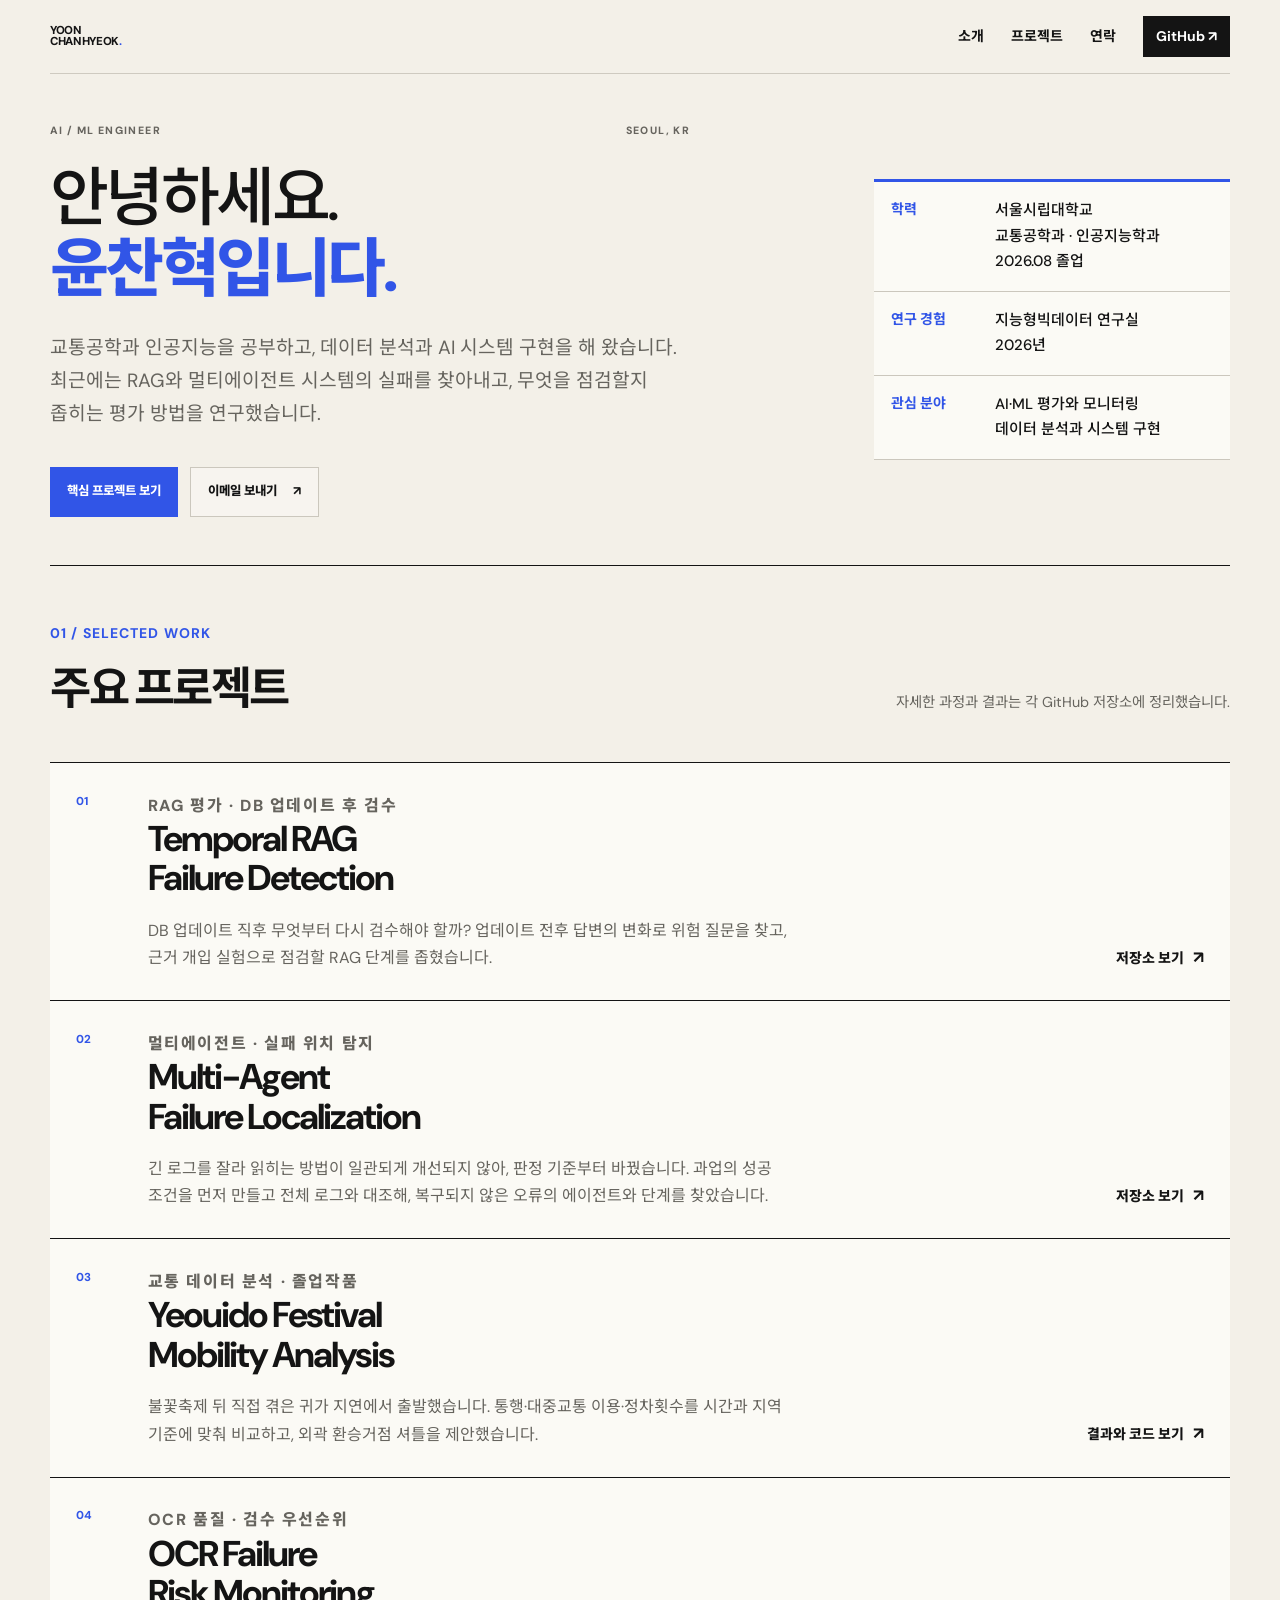
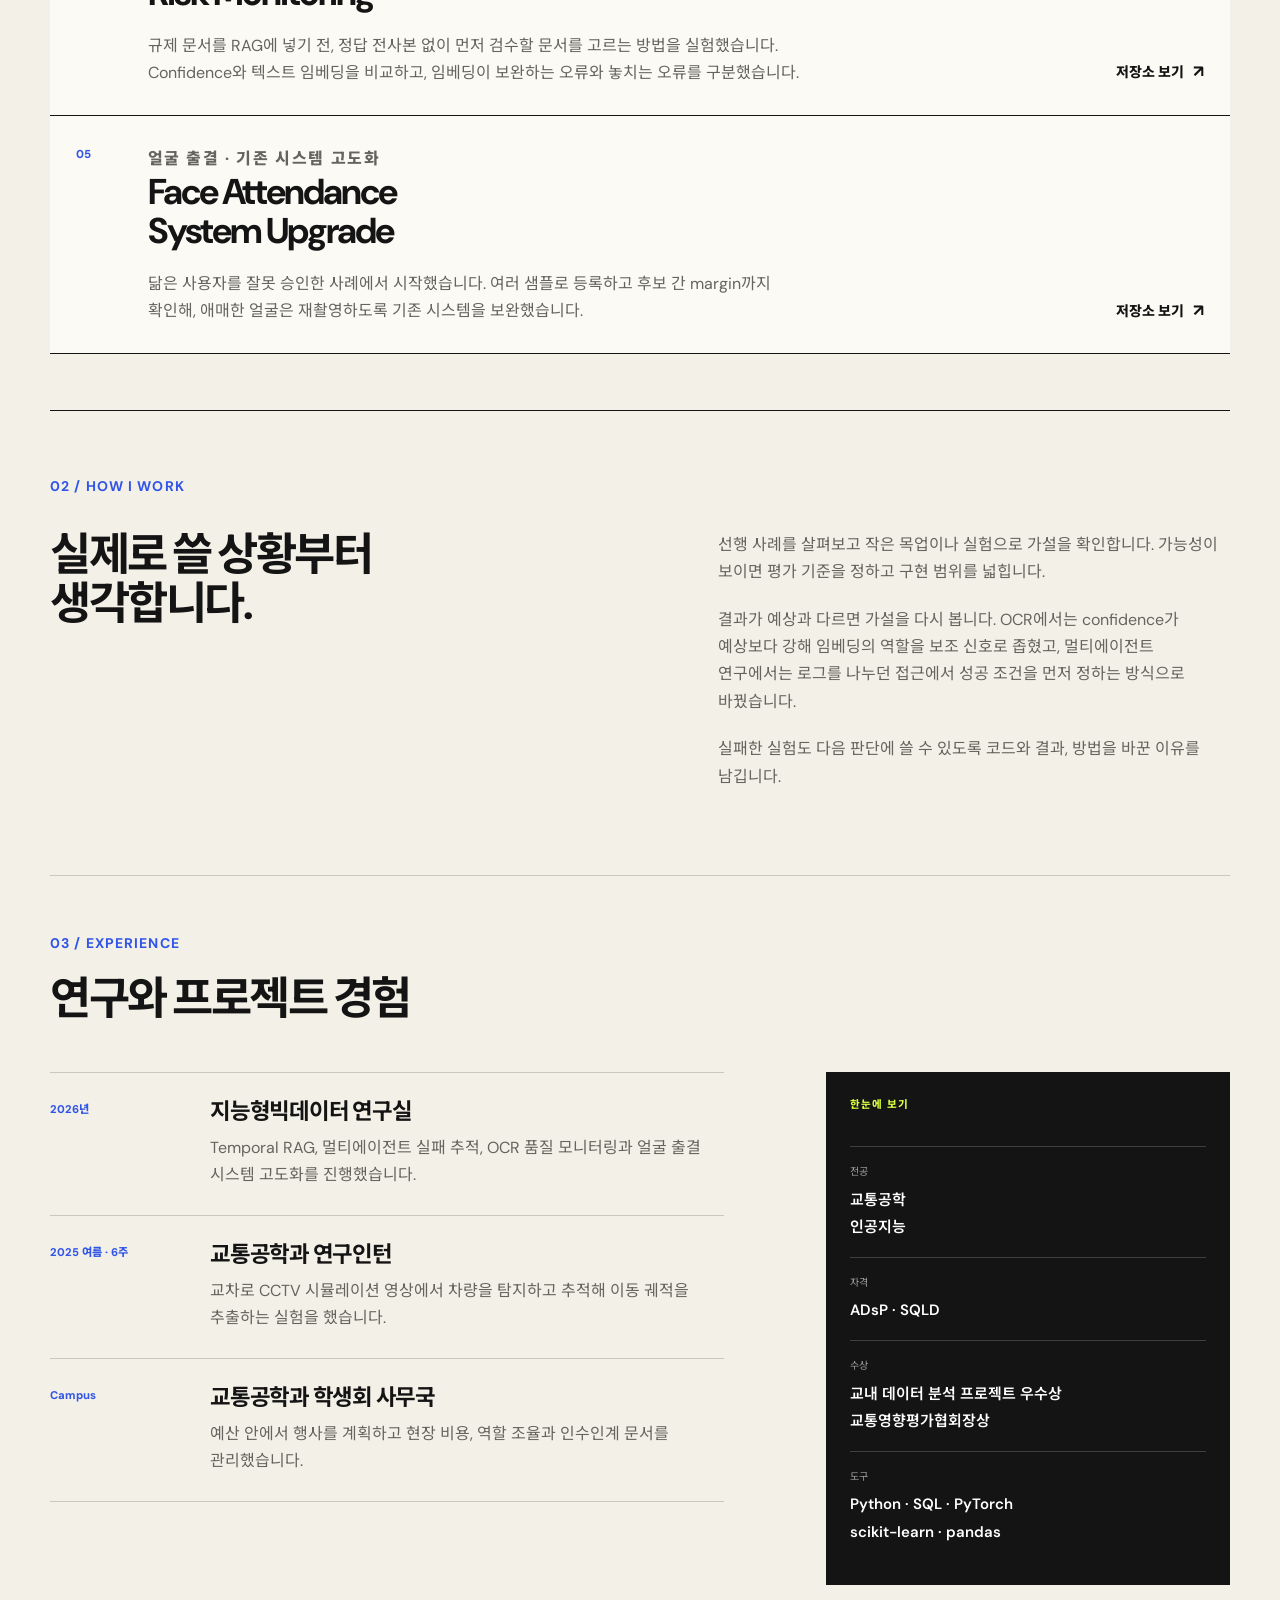
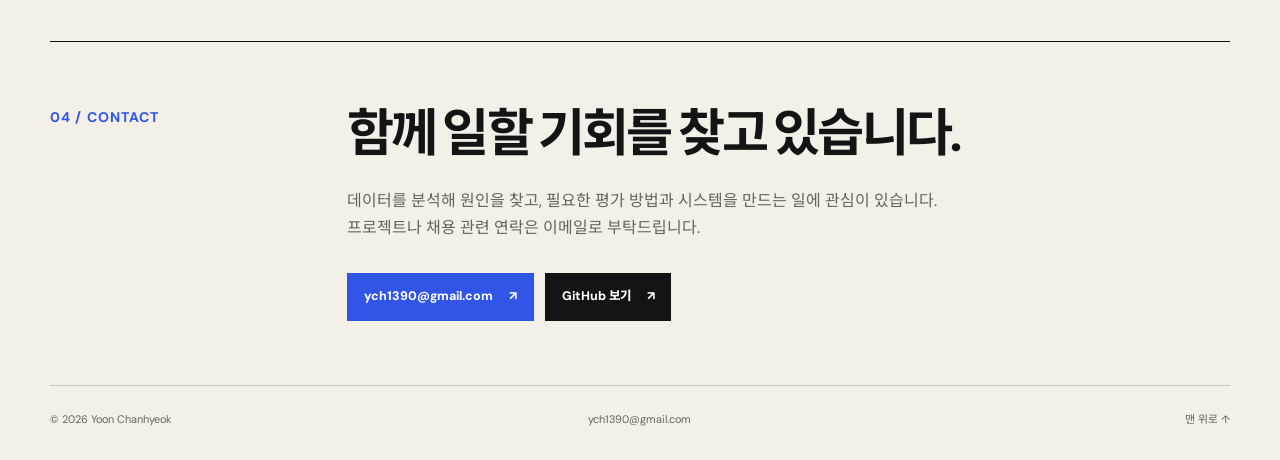
==== commit 9b8a27c8: "Explain project decisions and repair public OCR figure" ====
--- a/index.html
+++ b/index.html
@@ -87,7 +87,7 @@
           <div class="project-body">
             <p class="project-type">멀티에이전트 · 실패 위치 탐지</p>
             <h3>Multi-Agent<br />Failure Localization</h3>
-            <p>긴 실행 로그에서 어디부터 살펴봐야 할까? 과업의 성공 조건을 먼저 만든 뒤 로그와 대조해, 복구되지 않은 오류의 에이전트와 단계를 찾았습니다.</p>
+            <p>긴 로그를 잘라 읽히는 방법이 일관되게 개선되지 않아, 판정 기준부터 바꿨습니다. 과업의 성공 조건을 먼저 만들고 전체 로그와 대조해, 복구되지 않은 오류의 에이전트와 단계를 찾았습니다.</p>
           </div>
           <a class="project-link" href="https://github.com/yoon-chan-hyeok/multi-agent-failure-localization" target="_blank" rel="noreferrer" aria-label="Multi-Agent Failure Localization 저장소 보기">저장소 보기 <span>↗</span></a>
         </article>
@@ -97,7 +97,7 @@
           <div class="project-body">
             <p class="project-type">교통 데이터 분석 · 졸업작품</p>
             <h3>Yeouido Festival<br />Mobility Analysis</h3>
-            <p>불꽃축제 뒤 길어진 귀가를 수요 증가만으로 설명할 수 있을까? 통행·대중교통 이용·정차횟수를 비교하고 외곽 환승거점 셔틀을 제안했습니다.</p>
+            <p>불꽃축제 뒤 직접 겪은 귀가 지연에서 출발했습니다. 통행·대중교통 이용·정차횟수를 시간과 지역 기준에 맞춰 비교하고, 외곽 환승거점 셔틀을 제안했습니다.</p>
           </div>
           <a class="project-link" href="https://github.com/yoon-chan-hyeok/yeouido-festival-mobility-analysis" target="_blank" rel="noreferrer" aria-label="Yeouido Festival Mobility Analysis 저장소 보기">결과와 코드 보기 <span>↗</span></a>
         </article>
@@ -107,7 +107,7 @@
           <div class="project-body">
             <p class="project-type">OCR 품질 · 검수 우선순위</p>
             <h3>OCR Failure<br />Risk Monitoring</h3>
-            <p>정답 전사본이 없는 OCR 검수 상황을 가정했습니다. 텍스트 임베딩의 방향·거리로 오류 위험을 찾는 실험과 confidence 비교를 진행하고, 임베딩 기반 검수 목록 CLI를 구현했습니다.</p>
+            <p>규제 문서를 RAG에 넣기 전, 정답 전사본 없이 먼저 검수할 문서를 고르는 방법을 실험했습니다. Confidence와 텍스트 임베딩을 비교하고, 임베딩이 보완하는 오류와 놓치는 오류를 구분했습니다.</p>
           </div>
           <a class="project-link" href="https://github.com/yoon-chan-hyeok/ocr-quality-monitoring" target="_blank" rel="noreferrer" aria-label="OCR Failure Risk Monitoring 저장소 보기">저장소 보기 <span>↗</span></a>
         </article>
@@ -130,7 +130,7 @@
         <h2>실제로 쓸 상황부터<br />생각합니다.</h2>
         <div class="statement-copy">
           <p>선행 사례를 살펴보고 작은 목업이나 실험으로 가설을 확인합니다. 가능성이 보이면 평가 기준을 정하고 구현 범위를 넓힙니다.</p>
-          <p>결과가 예상과 다르면 데이터와 지표, 실행 과정을 나눠 다시 봅니다. 교통 분석에서는 관측 단위와 비교 날짜를 맞췄고, RAG에서는 DB 업데이트의 시간 순서를 지켜 평가했습니다.</p>
+          <p>결과가 예상과 다르면 가설을 다시 봅니다. OCR에서는 confidence가 예상보다 강해 임베딩의 역할을 보조 신호로 좁혔고, 멀티에이전트 연구에서는 로그를 나누던 접근에서 성공 조건을 먼저 정하는 방식으로 바꿨습니다.</p>
           <p>실패한 실험도 다음 판단에 쓸 수 있도록 코드와 결과, 방법을 바꾼 이유를 남깁니다.</p>
         </div>
       </div>
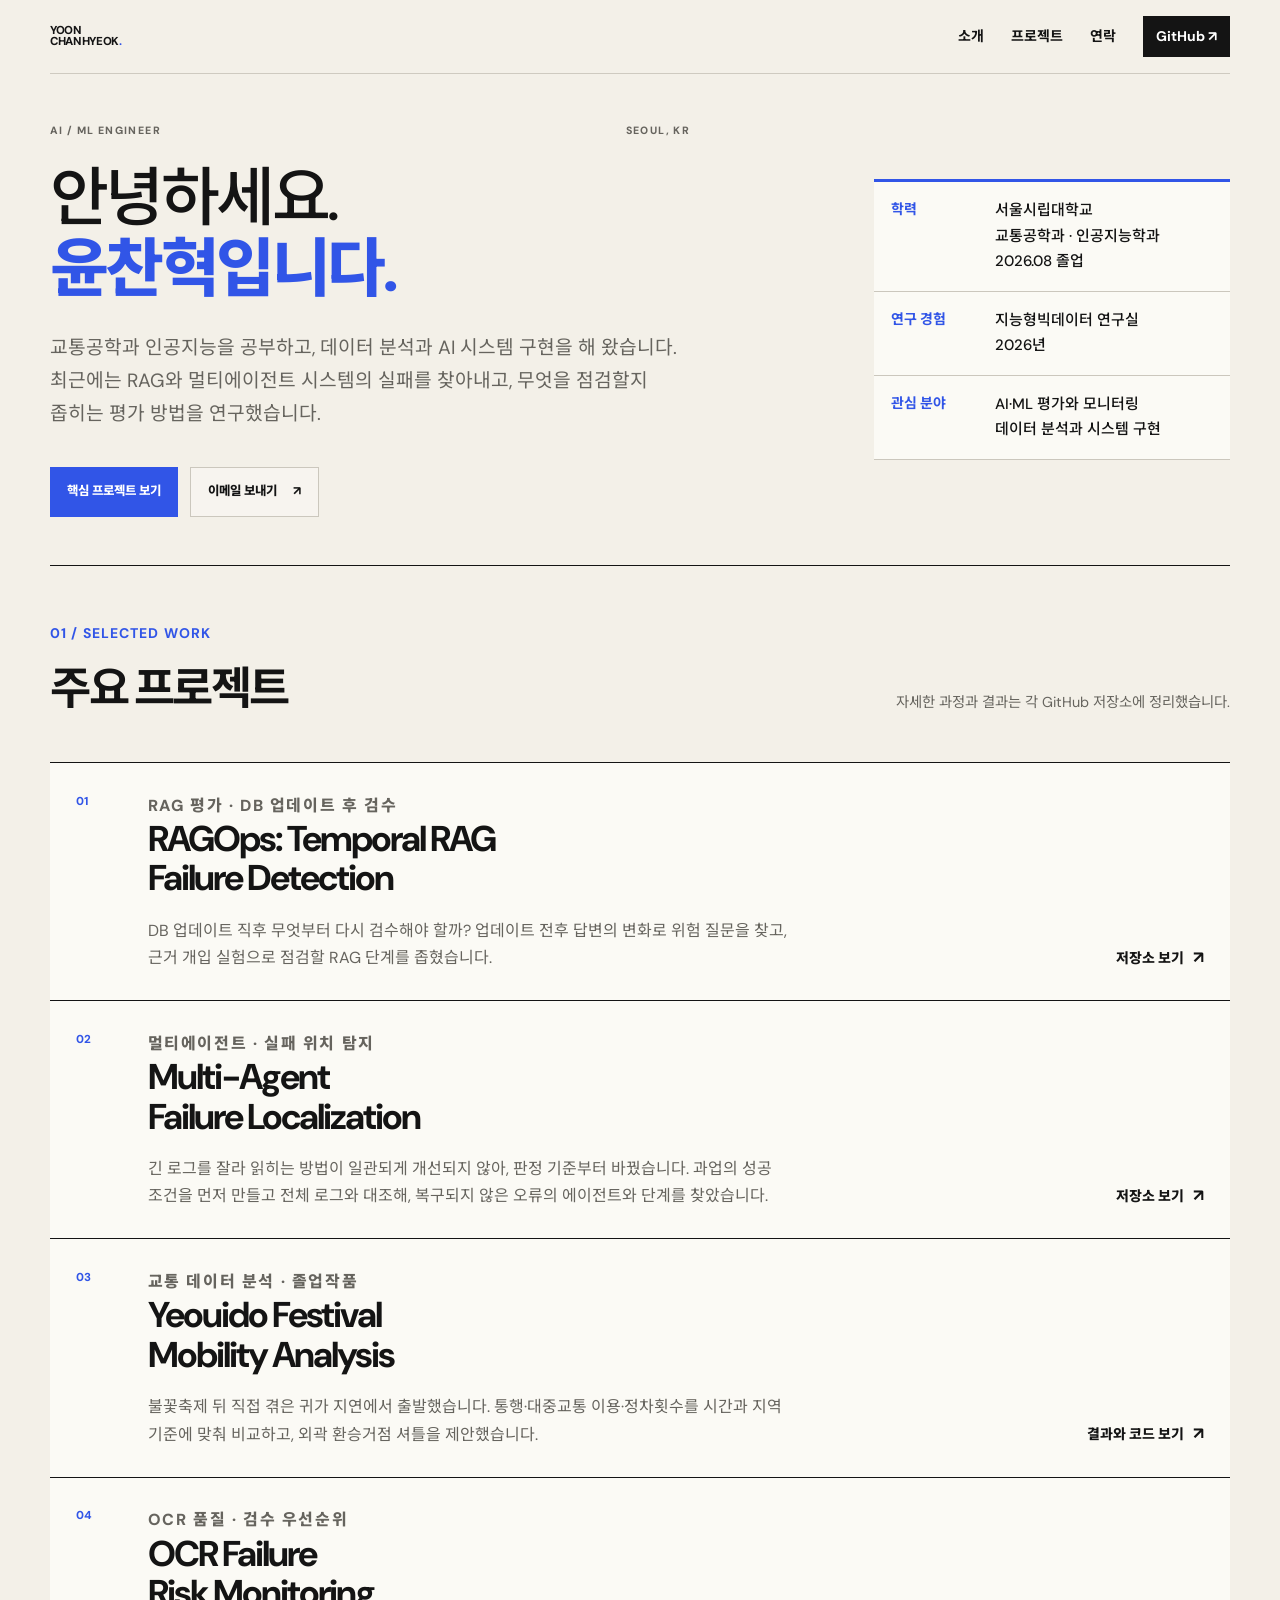
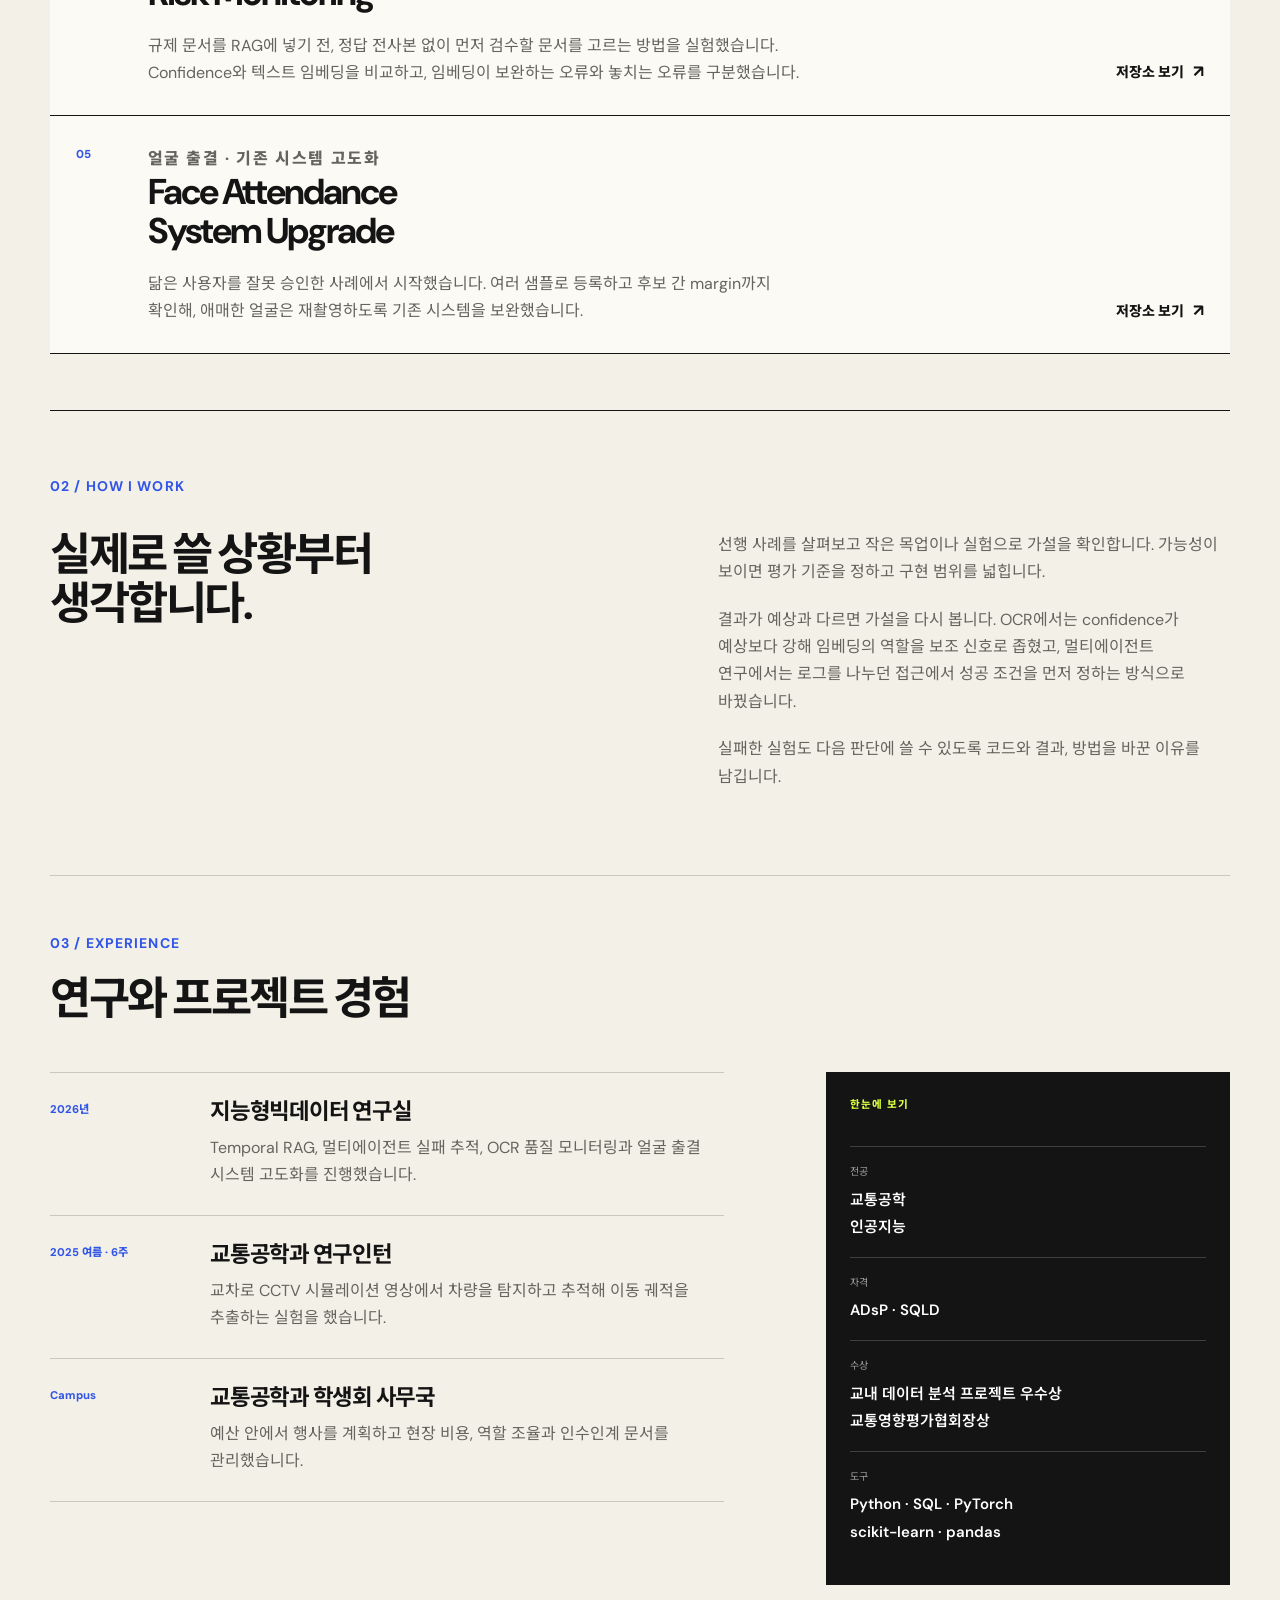
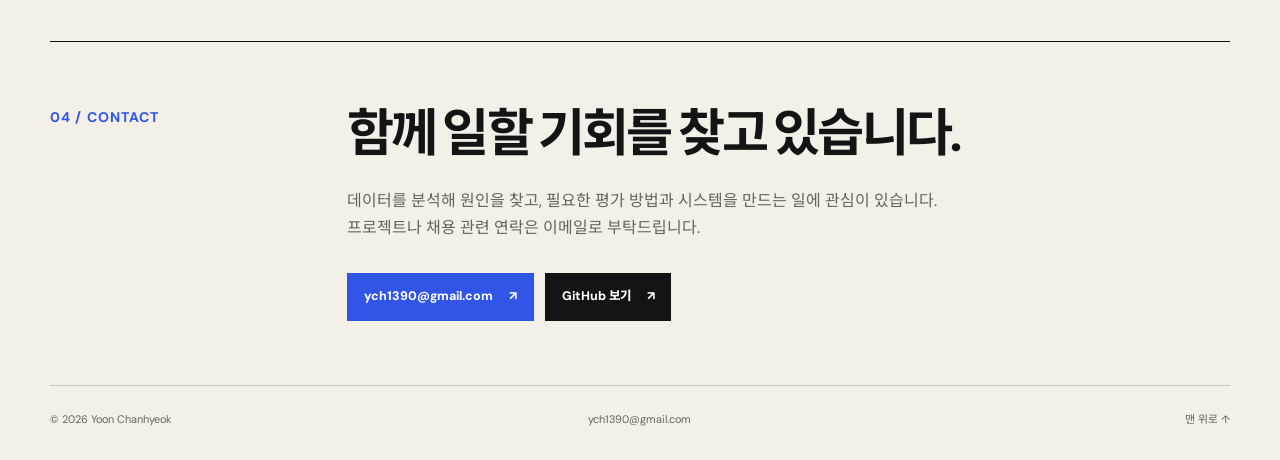
==== commit bae13a4f: "Prefix RAG project titles with RAGOps" ====
--- a/index.html
+++ b/index.html
@@ -76,10 +76,10 @@
           <div class="project-number">01</div>
           <div class="project-body">
             <p class="project-type">RAG 평가 · DB 업데이트 후 검수</p>
-            <h3>Temporal RAG<br />Failure Detection</h3>
+            <h3>RAGOps: Temporal RAG<br />Failure Detection</h3>
             <p>DB 업데이트 직후 무엇부터 다시 검수해야 할까? 업데이트 전후 답변의 변화로 위험 질문을 찾고, 근거 개입 실험으로 점검할 RAG 단계를 좁혔습니다.</p>
           </div>
-          <a class="project-link" href="https://github.com/yoon-chan-hyeok/temporal-rag-drift" target="_blank" rel="noreferrer" aria-label="Temporal RAG Failure Detection 저장소 보기">저장소 보기 <span>↗</span></a>
+          <a class="project-link" href="https://github.com/yoon-chan-hyeok/temporal-rag-drift" target="_blank" rel="noreferrer" aria-label="RAGOps: Temporal RAG Failure Detection 저장소 보기">저장소 보기 <span>↗</span></a>
         </article>
 
         <article class="project project-mas">
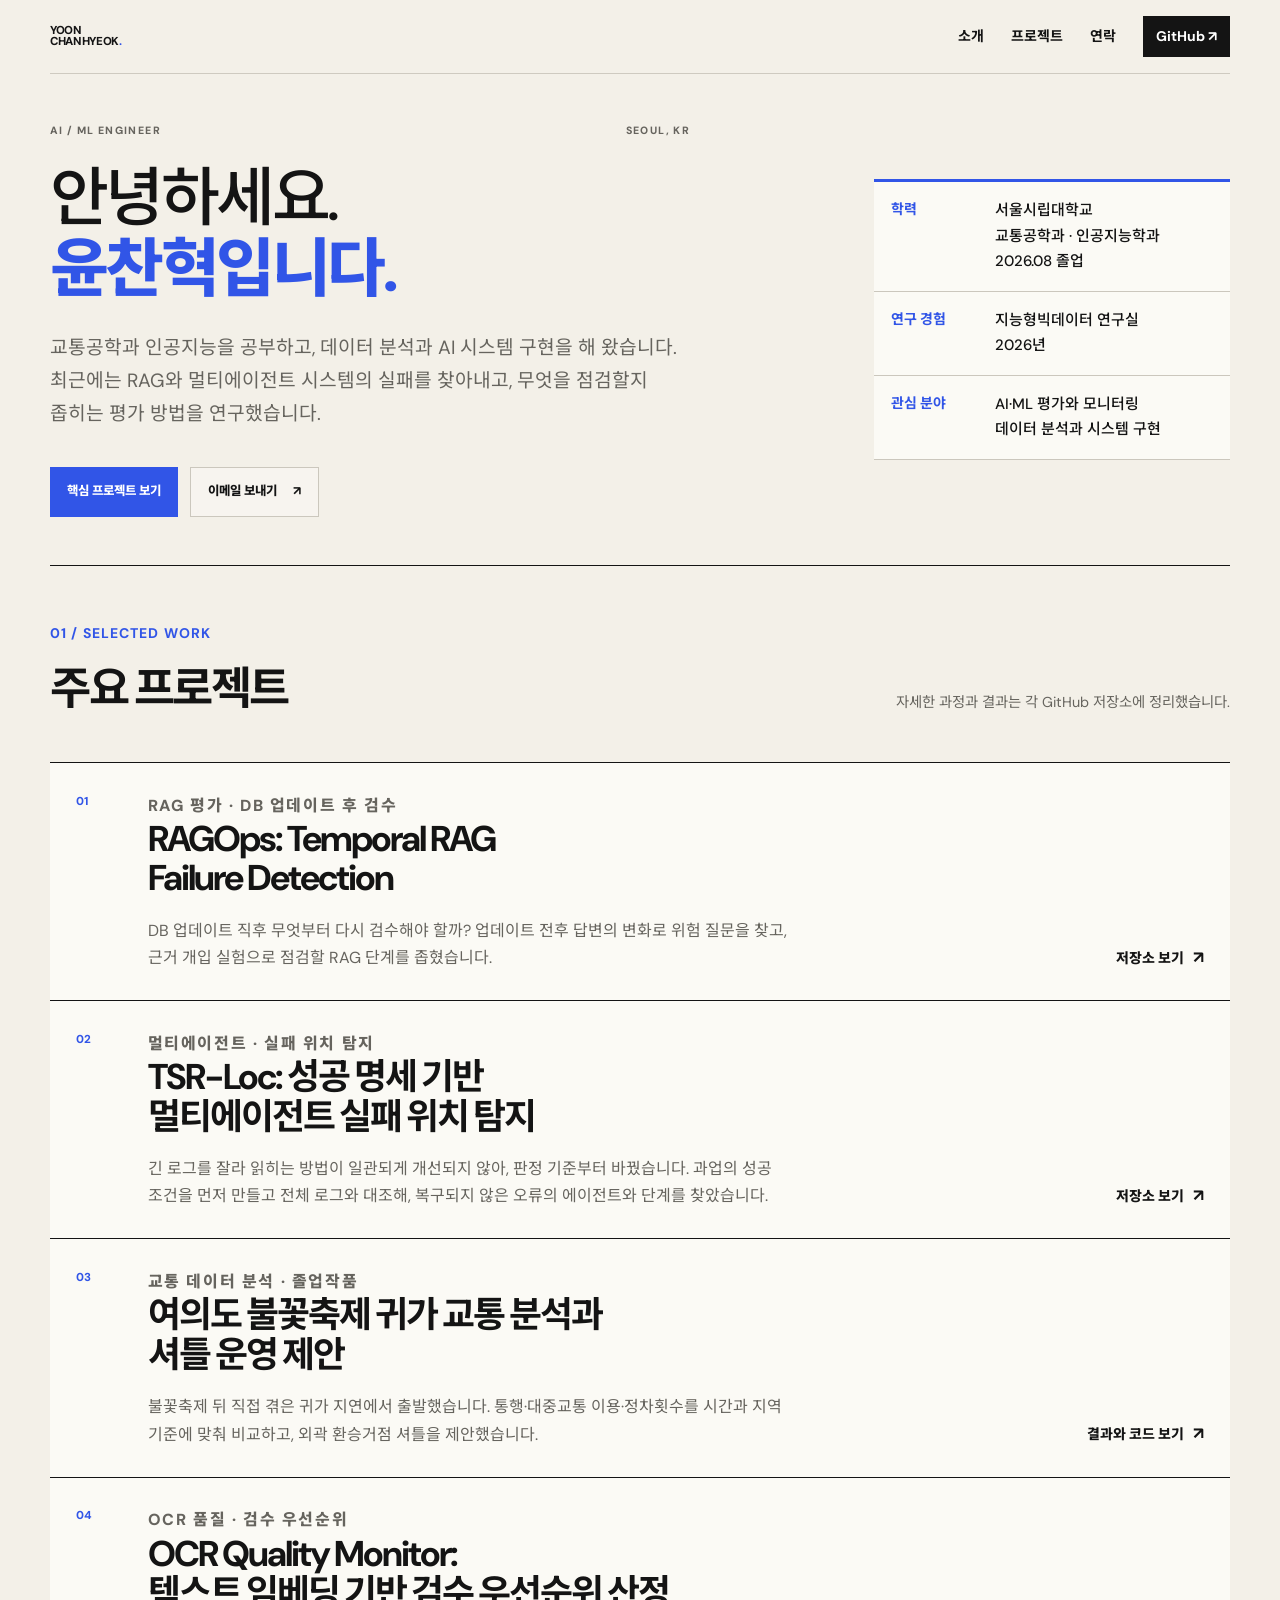
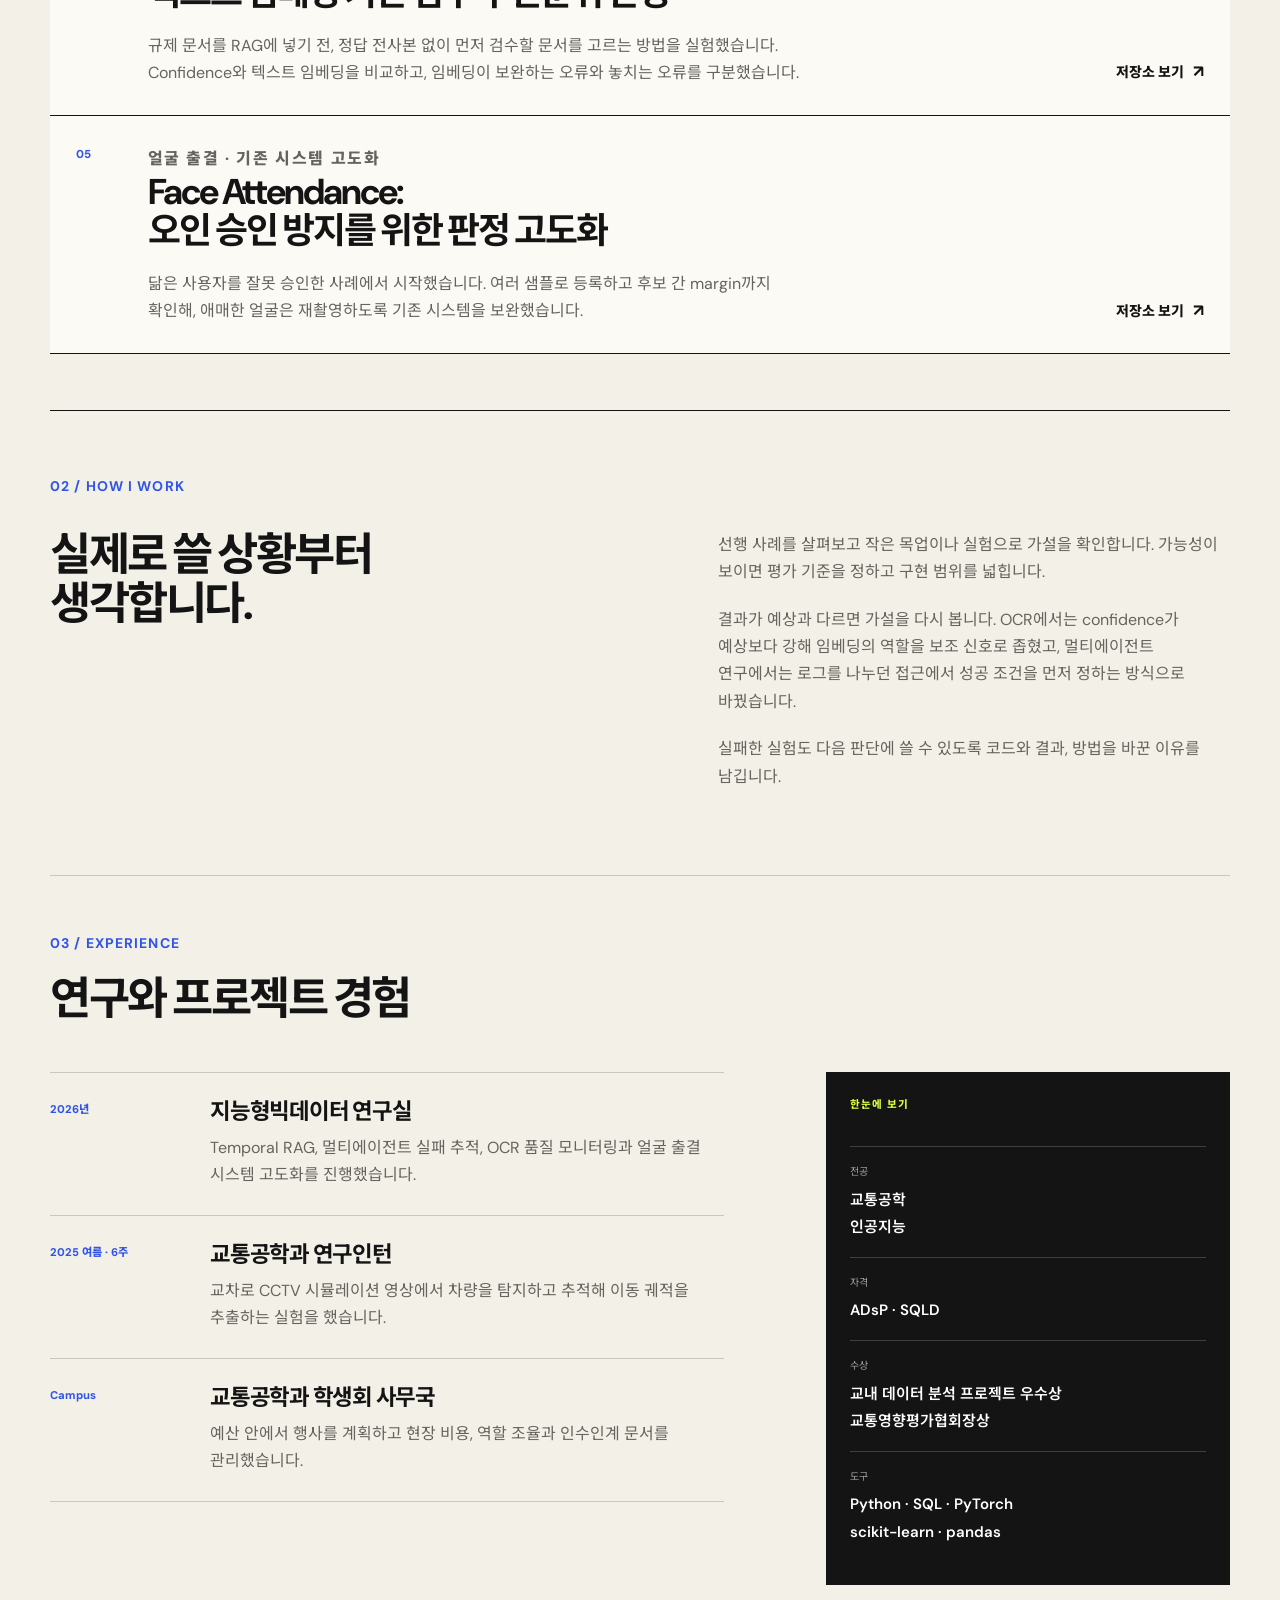
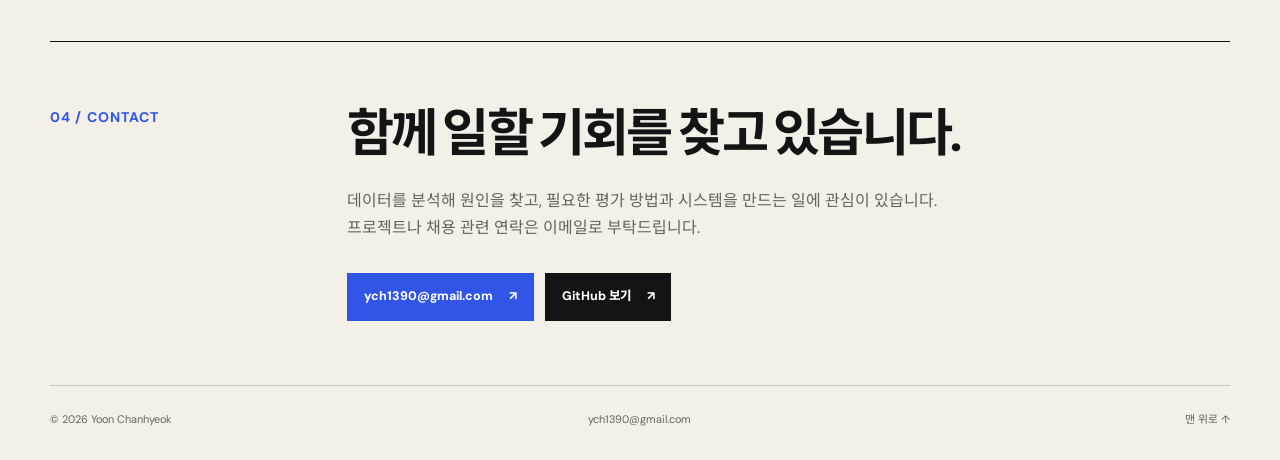
==== commit 41fb2157: "Clarify project titles with methods and purpose" ====
--- a/index.html
+++ b/index.html
@@ -86,40 +86,40 @@
           <div class="project-number">02</div>
           <div class="project-body">
             <p class="project-type">멀티에이전트 · 실패 위치 탐지</p>
-            <h3>Multi-Agent<br />Failure Localization</h3>
+            <h3>TSR-Loc: 성공 명세 기반<br />멀티에이전트 실패 위치 탐지</h3>
             <p>긴 로그를 잘라 읽히는 방법이 일관되게 개선되지 않아, 판정 기준부터 바꿨습니다. 과업의 성공 조건을 먼저 만들고 전체 로그와 대조해, 복구되지 않은 오류의 에이전트와 단계를 찾았습니다.</p>
           </div>
-          <a class="project-link" href="https://github.com/yoon-chan-hyeok/multi-agent-failure-localization" target="_blank" rel="noreferrer" aria-label="Multi-Agent Failure Localization 저장소 보기">저장소 보기 <span>↗</span></a>
+          <a class="project-link" href="https://github.com/yoon-chan-hyeok/multi-agent-failure-localization" target="_blank" rel="noreferrer" aria-label="TSR-Loc: 성공 명세 기반 멀티에이전트 실패 위치 탐지 저장소 보기">저장소 보기 <span>↗</span></a>
         </article>
 
         <article class="project project-traffic">
           <div class="project-number">03</div>
           <div class="project-body">
             <p class="project-type">교통 데이터 분석 · 졸업작품</p>
-            <h3>Yeouido Festival<br />Mobility Analysis</h3>
+            <h3>여의도 불꽃축제 귀가 교통 분석과<br />셔틀 운영 제안</h3>
             <p>불꽃축제 뒤 직접 겪은 귀가 지연에서 출발했습니다. 통행·대중교통 이용·정차횟수를 시간과 지역 기준에 맞춰 비교하고, 외곽 환승거점 셔틀을 제안했습니다.</p>
           </div>
-          <a class="project-link" href="https://github.com/yoon-chan-hyeok/yeouido-festival-mobility-analysis" target="_blank" rel="noreferrer" aria-label="Yeouido Festival Mobility Analysis 저장소 보기">결과와 코드 보기 <span>↗</span></a>
+          <a class="project-link" href="https://github.com/yoon-chan-hyeok/yeouido-festival-mobility-analysis" target="_blank" rel="noreferrer" aria-label="여의도 불꽃축제 귀가 교통 분석과 셔틀 운영 제안 저장소 보기">결과와 코드 보기 <span>↗</span></a>
         </article>
 
         <article class="project project-ocr">
           <div class="project-number">04</div>
           <div class="project-body">
             <p class="project-type">OCR 품질 · 검수 우선순위</p>
-            <h3>OCR Failure<br />Risk Monitoring</h3>
+            <h3>OCR Quality Monitor:<br />텍스트 임베딩 기반 검수 우선순위 산정</h3>
             <p>규제 문서를 RAG에 넣기 전, 정답 전사본 없이 먼저 검수할 문서를 고르는 방법을 실험했습니다. Confidence와 텍스트 임베딩을 비교하고, 임베딩이 보완하는 오류와 놓치는 오류를 구분했습니다.</p>
           </div>
-          <a class="project-link" href="https://github.com/yoon-chan-hyeok/ocr-quality-monitoring" target="_blank" rel="noreferrer" aria-label="OCR Failure Risk Monitoring 저장소 보기">저장소 보기 <span>↗</span></a>
+          <a class="project-link" href="https://github.com/yoon-chan-hyeok/ocr-quality-monitoring" target="_blank" rel="noreferrer" aria-label="OCR Quality Monitor: 텍스트 임베딩 기반 검수 우선순위 산정 저장소 보기">저장소 보기 <span>↗</span></a>
         </article>
 
         <article class="project project-face">
           <div class="project-number">05</div>
           <div class="project-body">
             <p class="project-type">얼굴 출결 · 기존 시스템 고도화</p>
-            <h3>Face Attendance<br />System Upgrade</h3>
+            <h3>Face Attendance:<br />오인 승인 방지를 위한 판정 고도화</h3>
             <p>닮은 사용자를 잘못 승인한 사례에서 시작했습니다. 여러 샘플로 등록하고 후보 간 margin까지 확인해, 애매한 얼굴은 재촬영하도록 기존 시스템을 보완했습니다.</p>
           </div>
-          <a class="project-link" href="https://github.com/yoon-chan-hyeok/face-attendance-system" target="_blank" rel="noreferrer" aria-label="Face Attendance System 저장소 보기">저장소 보기 <span>↗</span></a>
+          <a class="project-link" href="https://github.com/yoon-chan-hyeok/face-attendance-system" target="_blank" rel="noreferrer" aria-label="Face Attendance: 오인 승인 방지를 위한 판정 고도화 저장소 보기">저장소 보기 <span>↗</span></a>
         </article>
       </div>
     </section>
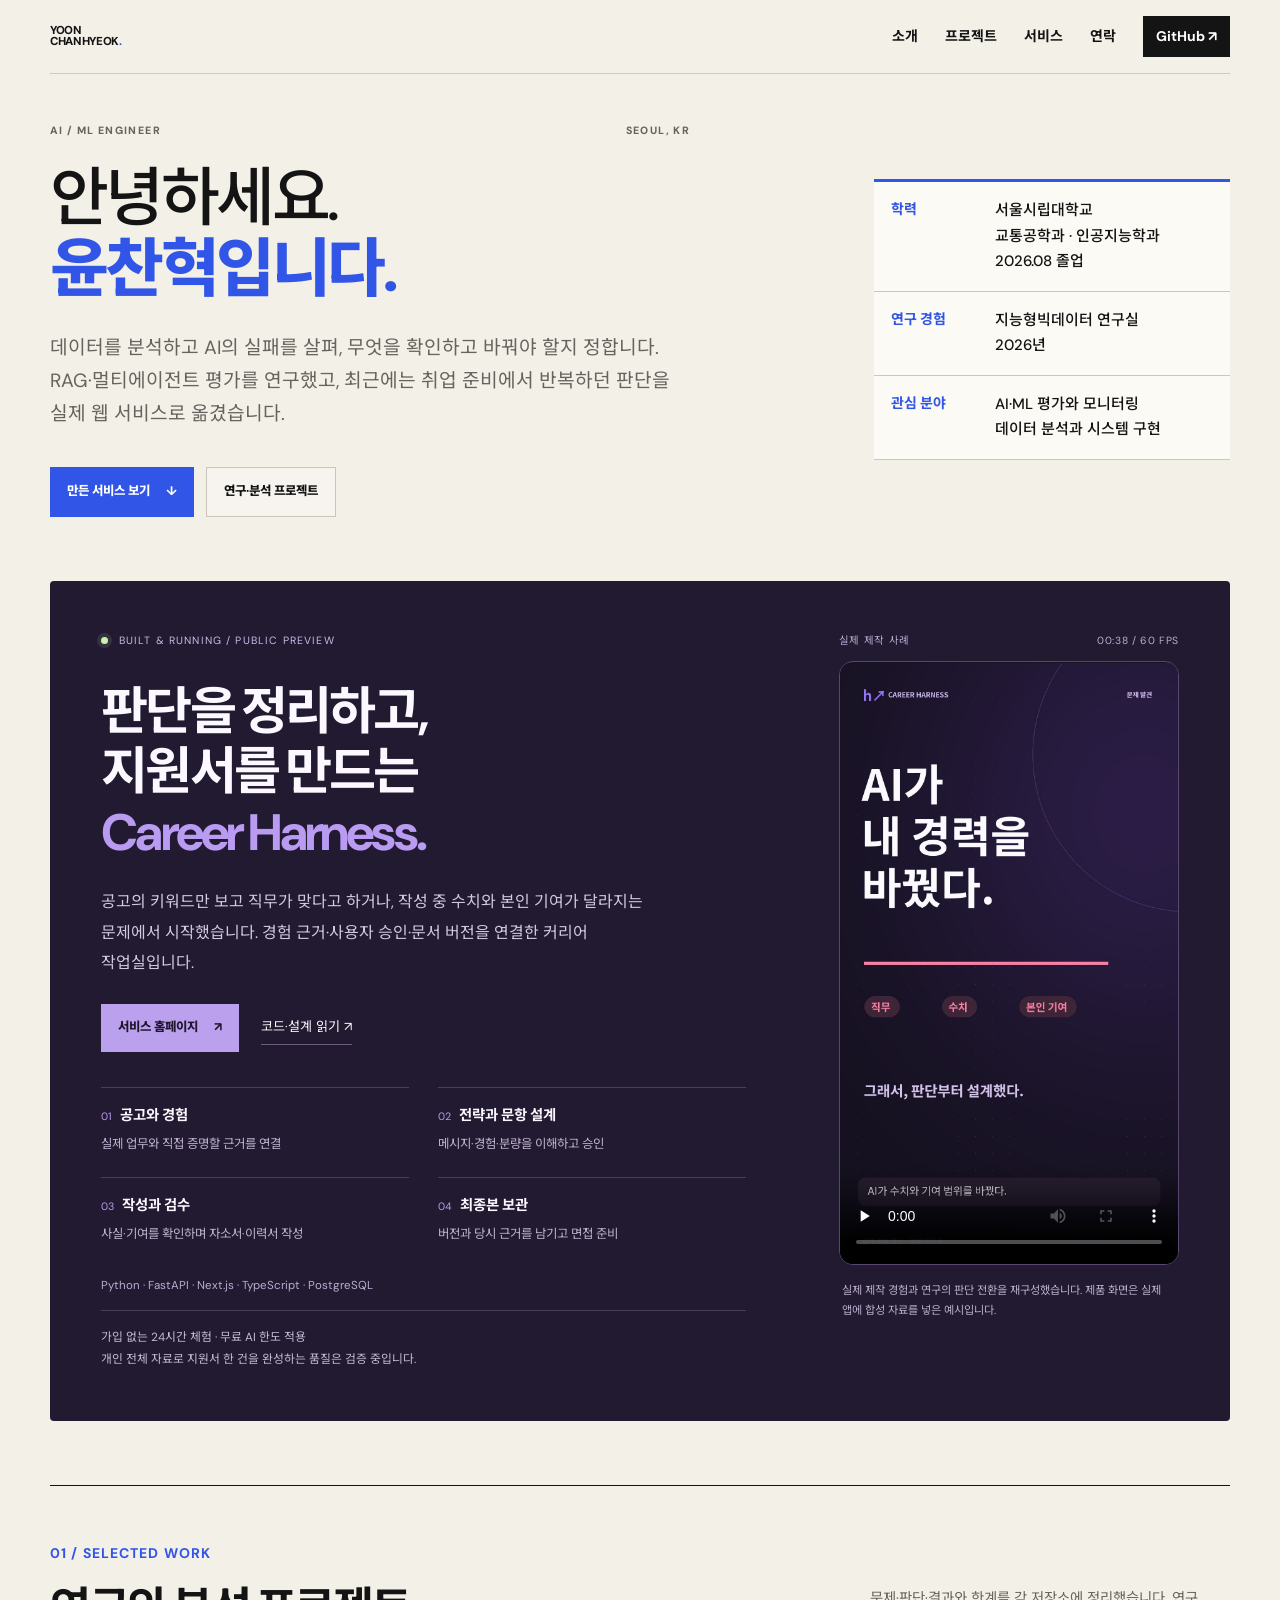
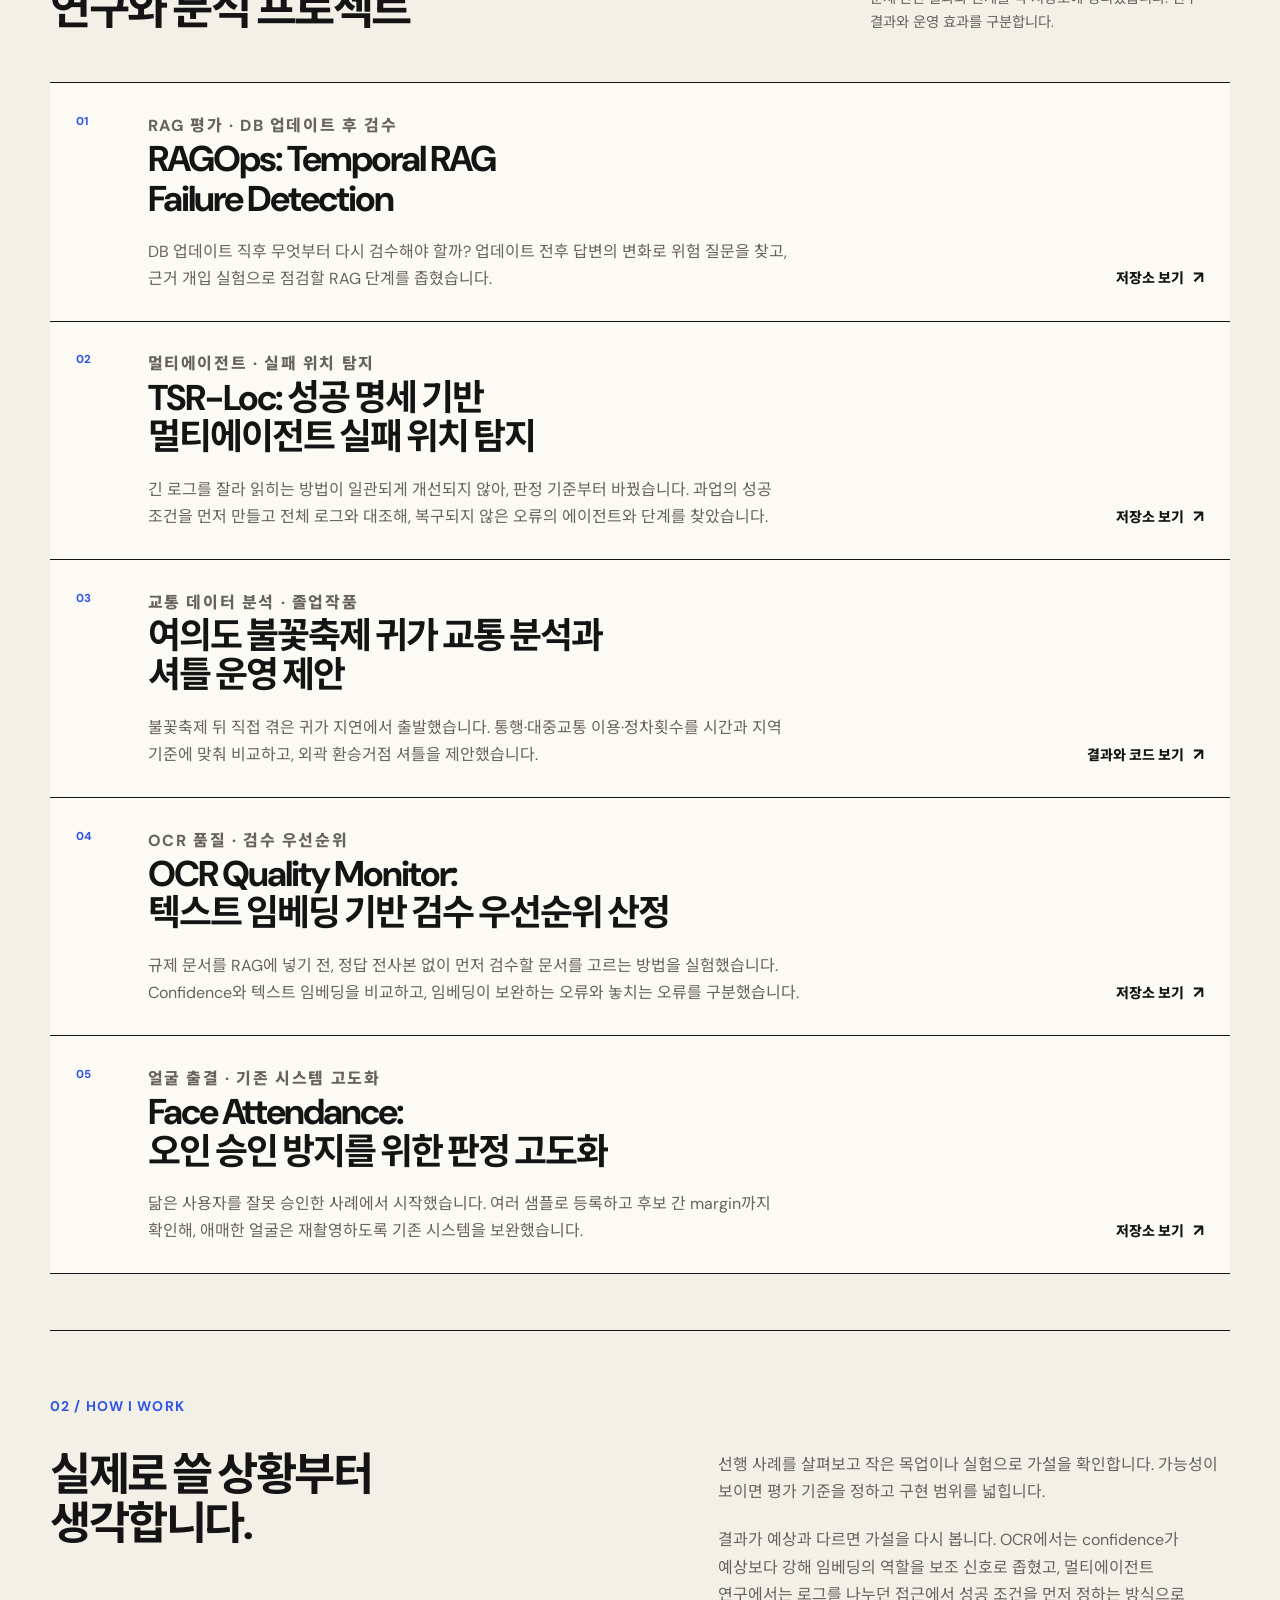
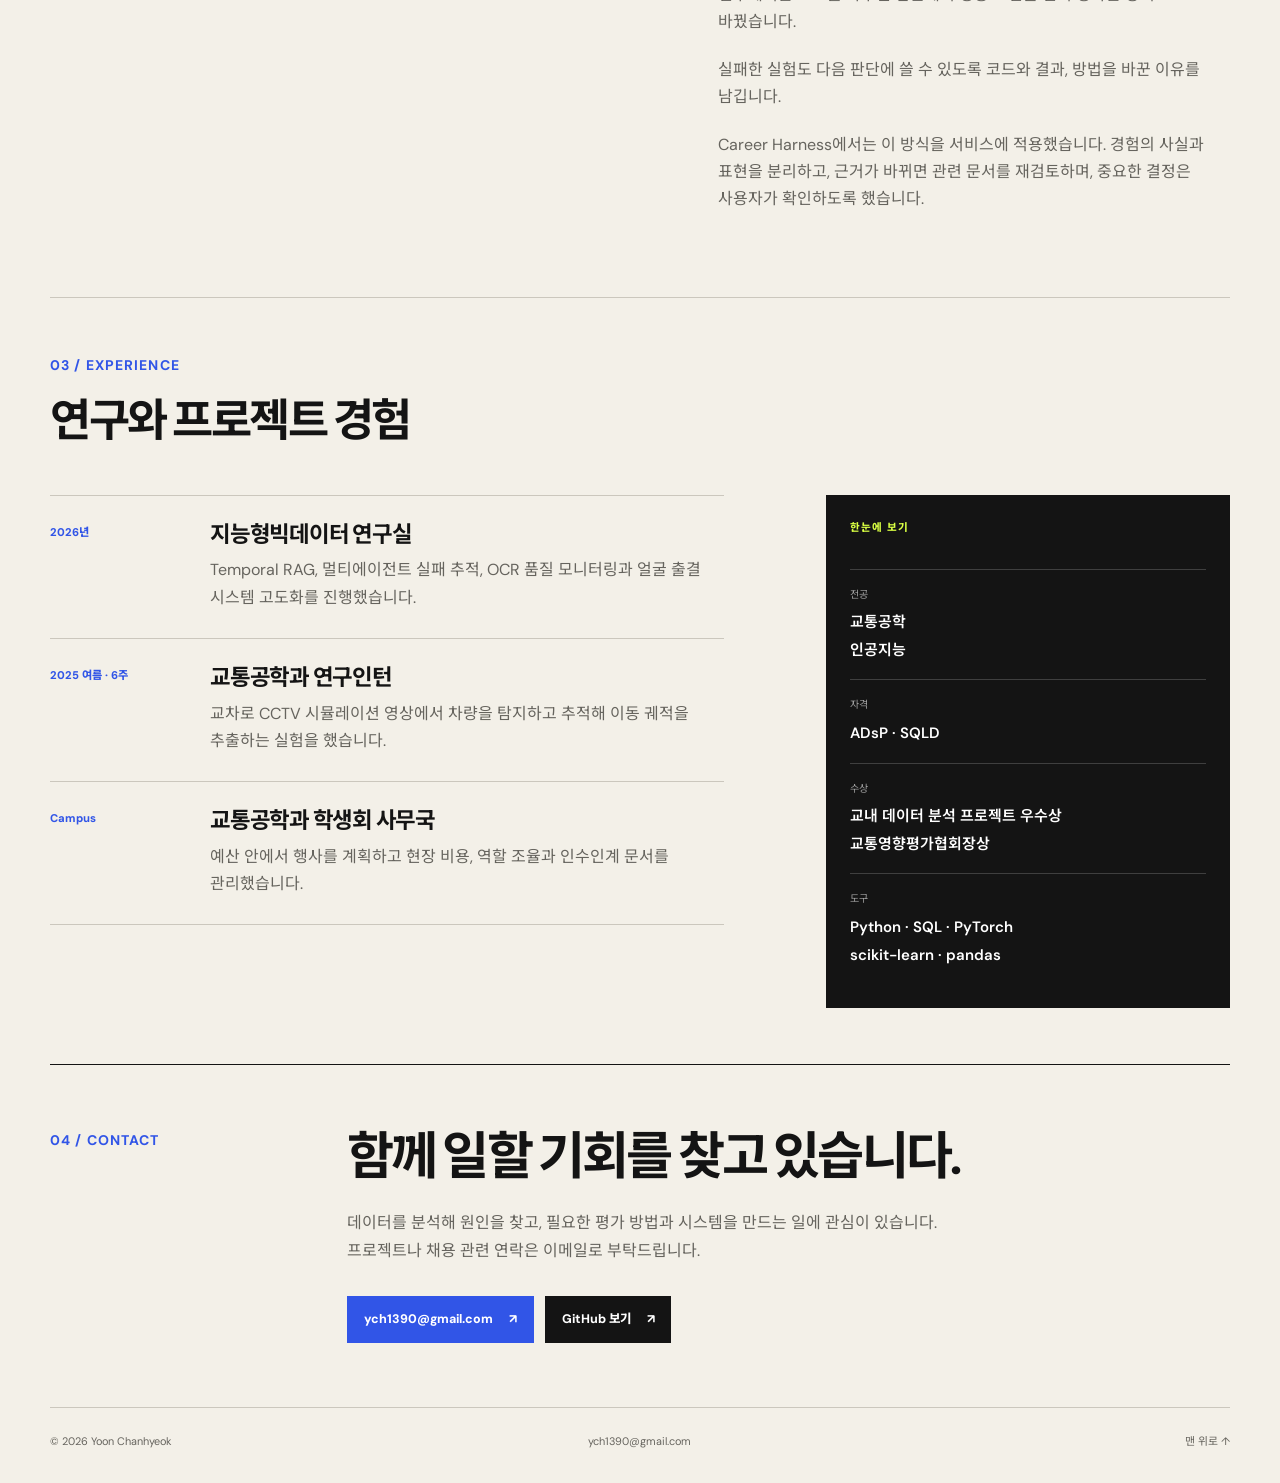
==== commit 3235bfc0: "Feature Career Harness service and real-case motion film" ====
--- a/index.html
+++ b/index.html
@@ -3,10 +3,10 @@
 <head>
   <meta charset="utf-8" />
   <meta name="viewport" content="width=device-width, initial-scale=1" />
-  <meta name="description" content="교통공학과 인공지능을 함께 공부하며 생활 속 교통 문제와 AI 시스템의 실패를 데이터와 실험으로 다뤄 온 윤찬혁의 포트폴리오." />
+  <meta name="description" content="AI 실패 평가와 데이터 분석에서 근거·승인 기반의 웹 서비스까지. 윤찬혁의 연구와 직접 만든 Career Harness를 살펴보세요." />
   <meta name="theme-color" content="#f3f0e8" />
   <meta property="og:title" content="윤찬혁 | AI/ML Engineer" />
-  <meta property="og:description" content="교통 데이터 분석, RAG 실패 탐지, 멀티에이전트 평가와 얼굴 출결 시스템 고도화 프로젝트." />
+  <meta property="og:description" content="Career Harness 공개 체험·실제 사례 영상과 RAG·멀티에이전트 평가, OCR·교통 분석 프로젝트." />
   <meta property="og:type" content="website" />
   <meta property="og:url" content="https://yoon-chan-hyeok.github.io/" />
   <meta property="og:image" content="https://yoon-chan-hyeok.github.io/og-v2.png" />
@@ -19,7 +19,7 @@
   <link rel="preconnect" href="https://fonts.googleapis.com" />
   <link rel="preconnect" href="https://fonts.gstatic.com" crossorigin />
   <link href="https://fonts.googleapis.com/css2?family=DM+Sans:wght@400;500;600;700&family=Noto+Sans+KR:wght@400;500;600;700;800&display=swap" rel="stylesheet" />
-  <link rel="stylesheet" href="styles.css?v=20260907-1" />
+  <link rel="stylesheet" href="styles.css?v=20261020-1" />
 </head>
 <body>
   <a class="skip-link" href="#main">본문으로 바로가기</a>
@@ -29,6 +29,7 @@
     <nav aria-label="주요 메뉴">
       <a href="#about">소개</a>
       <a href="#work">프로젝트</a>
+      <a href="#career-harness">서비스</a>
       <a href="#contact">연락</a>
       <a class="nav-github" href="https://github.com/yoon-chan-hyeok" target="_blank" rel="noreferrer">GitHub ↗</a>
     </nav>
@@ -39,10 +40,10 @@
       <div class="hero-main">
         <p class="kicker"><span>AI / ML ENGINEER</span><span>SEOUL, KR</span></p>
         <h1><span>안녕하세요.</span><strong>윤찬혁입니다.</strong></h1>
-        <p class="hero-lead">교통공학과 인공지능을 공부하고, 데이터 분석과 AI 시스템 구현을 해 왔습니다. 최근에는 RAG와 멀티에이전트 시스템의 실패를 찾아내고, 무엇을 점검할지 좁히는 평가 방법을 연구했습니다.</p>
+        <p class="hero-lead">데이터를 분석하고 AI의 실패를 살펴, 무엇을 확인하고 바꿔야 할지 정합니다. RAG·멀티에이전트 평가를 연구했고, 최근에는 취업 준비에서 반복하던 판단을 실제 웹 서비스로 옮겼습니다.</p>
         <div class="hero-actions">
-          <a class="button button-primary" href="#work">핵심 프로젝트 보기</a>
-          <a class="button button-quiet" href="mailto:ych1390@gmail.com">이메일 보내기 <span>↗</span></a>
+          <a class="button button-primary" href="#career-harness">만든 서비스 보기 <span>↓</span></a>
+          <a class="button button-quiet" href="#work">연구·분석 프로젝트</a>
         </div>
       </div>
 
@@ -64,11 +65,40 @@
       </aside>
     </section>
 
+    <section class="featured-service" id="career-harness" aria-labelledby="service-title">
+      <div class="service-copy">
+        <p class="service-eyebrow"><span class="live-dot" aria-hidden="true"></span> BUILT &amp; RUNNING / PUBLIC PREVIEW</p>
+        <h2 id="service-title">판단을 정리하고,<br />지원서를 만드는<br /><em>Career Harness.</em></h2>
+        <p class="service-intro">공고의 키워드만 보고 직무가 맞다고 하거나, 작성 중 수치와 본인 기여가 달라지는 문제에서 시작했습니다. 경험 근거·사용자 승인·문서 버전을 연결한 커리어 작업실입니다.</p>
+        <div class="service-actions">
+          <a class="button service-button" href="https://career-harness-web.vercel.app/" target="_blank" rel="noopener noreferrer">서비스 홈페이지 <span>↗</span></a>
+          <a class="service-source" href="https://github.com/yoon-chan-hyeok/career-harness" target="_blank" rel="noopener noreferrer">코드·설계 읽기 ↗</a>
+        </div>
+        <ol class="service-flow" aria-label="지원서 준비 흐름">
+          <li><span>01</span><strong>공고와 경험</strong><p>실제 업무와 직접 증명할 근거를 연결</p></li>
+          <li><span>02</span><strong>전략과 문항 설계</strong><p>메시지·경험·분량을 이해하고 승인</p></li>
+          <li><span>03</span><strong>작성과 검수</strong><p>사실·기여를 확인하며 자소서·이력서 작성</p></li>
+          <li><span>04</span><strong>최종본 보관</strong><p>버전과 당시 근거를 남기고 면접 준비</p></li>
+        </ol>
+        <p class="service-stack">Python · FastAPI · Next.js · TypeScript · PostgreSQL</p>
+        <p class="service-boundary">가입 없는 24시간 체험 · 무료 AI 한도 적용<br />개인 전체 자료로 지원서 한 건을 완성하는 품질은 검증 중입니다.</p>
+      </div>
+      <figure class="service-film">
+        <div class="film-label"><span>실제 제작 사례</span><span>00:38 / 60 FPS</span></div>
+        <video controls playsinline preload="none" poster="assets/career-harness-poster.jpg" aria-label="직무 해석 오판과 경험 범위 변경 문제를 어떻게 Career Harness로 바꿨는지 보여 주는 38초 소개 영상">
+          <source src="assets/career-harness-film.mp4" type="video/mp4" />
+          <track kind="captions" src="assets/career-harness-film.vtt" srclang="ko" label="한국어" default />
+          <p><a href="assets/career-harness-film.mp4">38초 소개 영상 내려받기</a></p>
+        </video>
+        <figcaption>실제 제작 경험과 연구의 판단 전환을 재구성했습니다. 제품 화면은 실제 앱에 합성 자료를 넣은 예시입니다.</figcaption>
+      </figure>
+    </section>
+
     <section class="work" id="work" data-reveal>
       <div class="section-heading work-heading">
         <p class="section-index">01 / SELECTED WORK</p>
-        <h2>주요 프로젝트</h2>
-        <p>자세한 과정과 결과는 각 GitHub 저장소에 정리했습니다.</p>
+        <h2>연구와 분석 프로젝트</h2>
+        <p>문제·판단·결과와 한계를 각 저장소에 정리했습니다. 연구 결과와 운영 효과를 구분합니다.</p>
       </div>
 
       <div class="project-list">
@@ -132,6 +162,7 @@
           <p>선행 사례를 살펴보고 작은 목업이나 실험으로 가설을 확인합니다. 가능성이 보이면 평가 기준을 정하고 구현 범위를 넓힙니다.</p>
           <p>결과가 예상과 다르면 가설을 다시 봅니다. OCR에서는 confidence가 예상보다 강해 임베딩의 역할을 보조 신호로 좁혔고, 멀티에이전트 연구에서는 로그를 나누던 접근에서 성공 조건을 먼저 정하는 방식으로 바꿨습니다.</p>
           <p>실패한 실험도 다음 판단에 쓸 수 있도록 코드와 결과, 방법을 바꾼 이유를 남깁니다.</p>
+          <p>Career Harness에서는 이 방식을 서비스에 적용했습니다. 경험의 사실과 표현을 분리하고, 근거가 바뀌면 관련 문서를 재검토하며, 중요한 결정은 사용자가 확인하도록 했습니다.</p>
         </div>
       </div>
     </section>
--- a/styles.css
+++ b/styles.css
@@ -181,6 +181,31 @@
   footer > a:first-of-type { grid-column: 1 / -1; grid-row: 2; justify-self: start; margin-top: .45rem; }
 }
 
+.featured-service { display: grid; grid-template-columns: minmax(0, 1.4fr) minmax(280px, .8fr); gap: clamp(2rem, 5vw, 5rem); padding: clamp(2rem, 4vw, 3.5rem); margin: 1rem 0 4rem; background: #211a30; color: #fbf9ff; border-radius: 4px; scroll-margin-top: 6rem; }
+.service-eyebrow { display: flex; align-items: center; gap: .65rem; margin: 0 0 2rem; font-size: .66rem; letter-spacing: .11em; color: #ccbae9; }
+.live-dot { flex: 0 0 7px; height: 7px; background: #c9efb2; border-radius: 50%; box-shadow: 0 0 0 4px #c9efb21c; }
+.featured-service h2 { margin: 0 0 1.5rem; font-size: clamp(2.1rem, 4vw, 3.5rem); line-height: 1.18; }
+.featured-service h2 em { color: #b99bf2; font-style: normal; }
+.service-intro { max-width: 580px; color: #d2c9df; font-size: 1rem; line-height: 1.9; }
+.service-actions { display: flex; align-items: center; gap: 1.4rem; flex-wrap: wrap; margin: 1.6rem 0 2.2rem; }
+.service-button { background: #bba0ed; color: #20162e; }
+.service-button:hover { background: #d1bdf5; }
+.service-source { font-size: .82rem; border-bottom: 1px solid #6b597e; padding: .35rem 0; }
+.service-source:hover { color: #d8bfff; }
+.service-flow { list-style: none; margin: 0; padding: 0; display: grid; grid-template-columns: 1fr 1fr; gap: 1.3rem 1.8rem; }
+.service-flow li { border-top: 1px solid #4a3e59; padding-top: .85rem; }
+.service-flow span { display: inline-block; margin-right: .5rem; font-size: .67rem; color: #b99bf2; }
+.service-flow strong { font-size: .9rem; }
+.service-flow p { margin: .35rem 0 0; font-size: .78rem; line-height: 1.75; color: #bfb2d0; }
+.service-stack { margin: 1.9rem 0 .9rem; font-size: .72rem; color: #bcacd2; }
+.service-boundary { margin: 0; padding-top: 1rem; border-top: 1px solid #4a3e59; font-size: .74rem; color: #c6bad7; line-height: 1.8; }
+.service-film { min-width: 0; width: 100%; max-width: 340px; justify-self: end; margin: 0; }
+.film-label { display: flex; justify-content: space-between; gap: .8rem; font-size: .65rem; letter-spacing: .06em; color: #beacd5; margin-bottom: .7rem; }
+.service-film video { display: block; width: 100%; aspect-ratio: 9 / 16; border: 1px solid #594770; border-radius: 14px; background: #171320; }
+.service-film figcaption { font-size: .7rem; line-height: 1.8; color: #bcafcd; margin: .9rem .2rem 0; }
+.featured-service a:focus-visible { outline-color: #d9ff43; }
+@media (max-width: 900px) { .featured-service { grid-template-columns: minmax(0, 1fr) minmax(230px, .7fr); gap: 1.5rem; } .service-flow { grid-template-columns: 1fr; gap: .6rem; } .featured-service h2 { font-size: 2.3rem; } }
+@media (max-width: 640px) { .featured-service { grid-template-columns: 1fr; padding: 1.5rem 1.1rem; margin-bottom: 2rem; gap: 2rem; } .service-film { justify-self: center; max-width: 300px; } .service-flow { grid-template-columns: 1fr 1fr; gap: 1rem; } .service-eyebrow { font-size: .55rem; letter-spacing: .04em; } .service-actions { gap: 1rem; } .service-intro { font-size: .95rem; } }
 @media (prefers-reduced-motion: reduce) {
   html { scroll-behavior: auto; }
   *, *::before, *::after { transition: none !important; }
